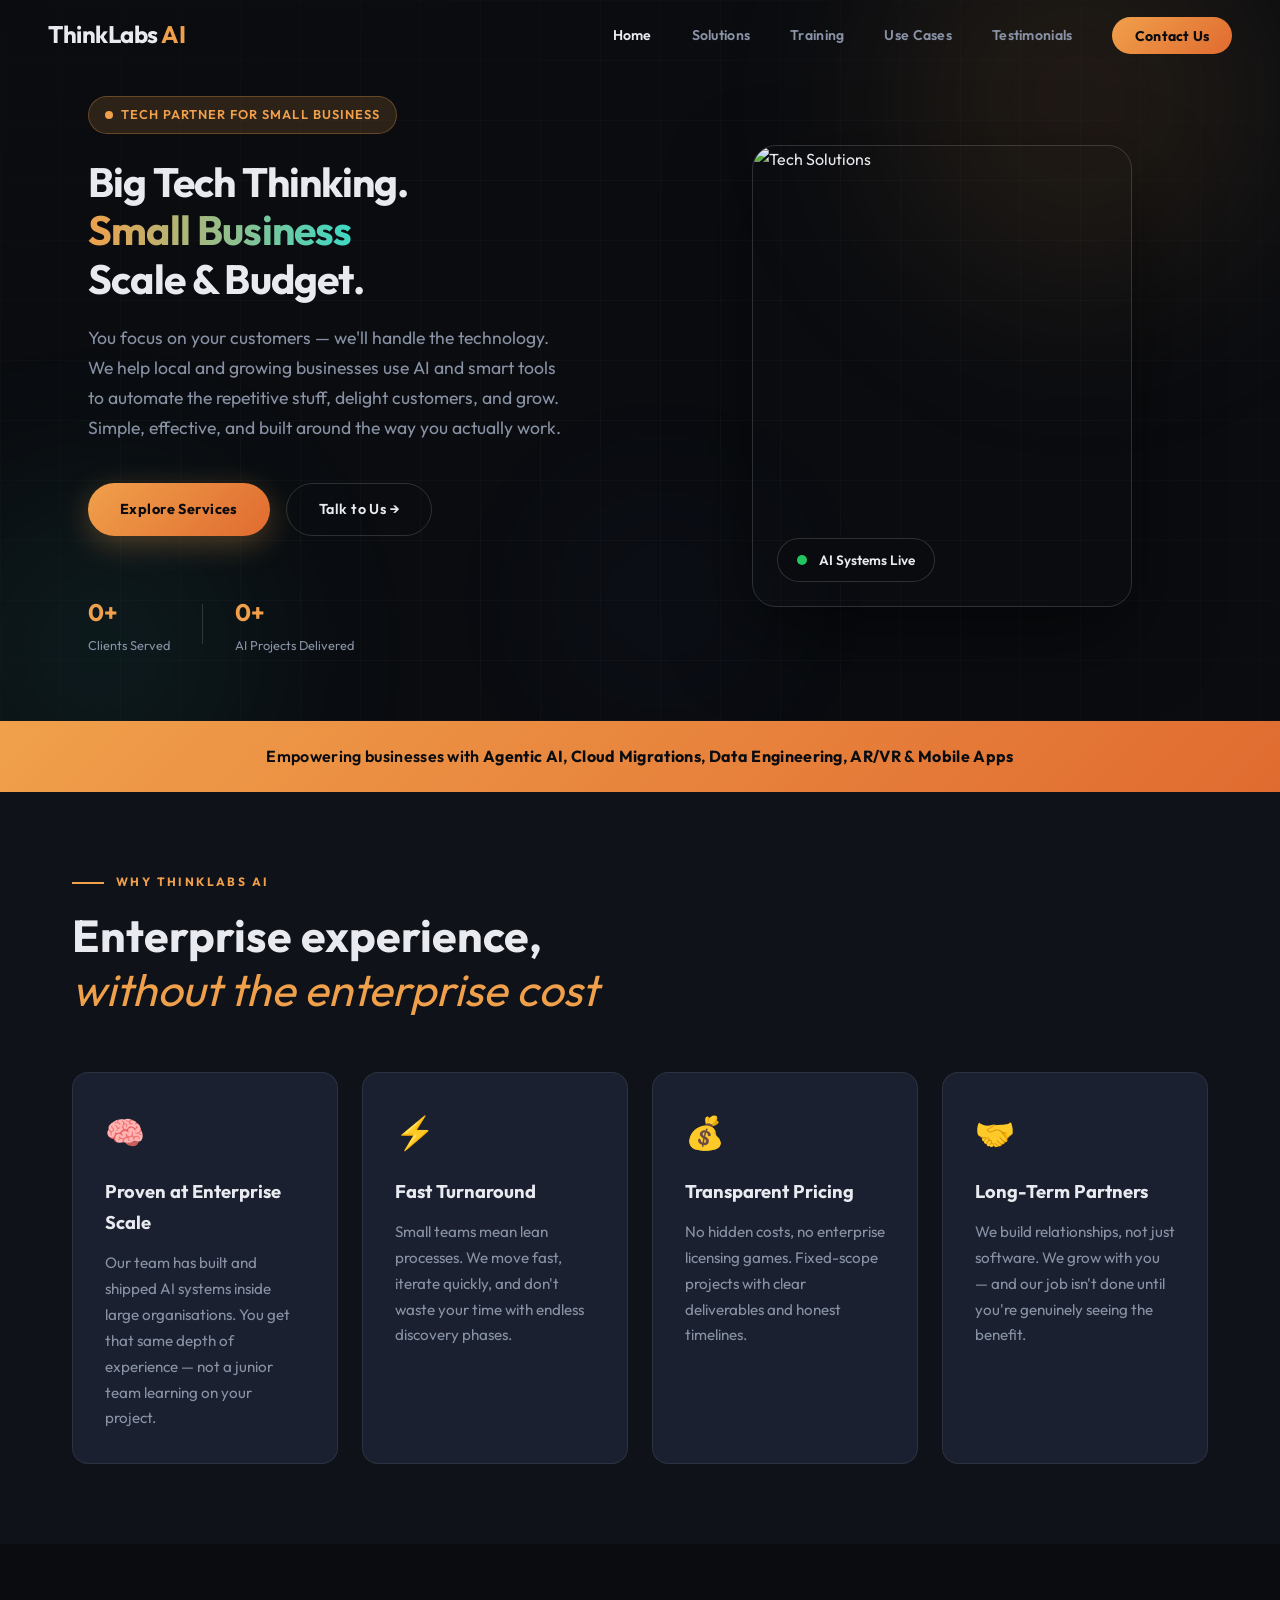
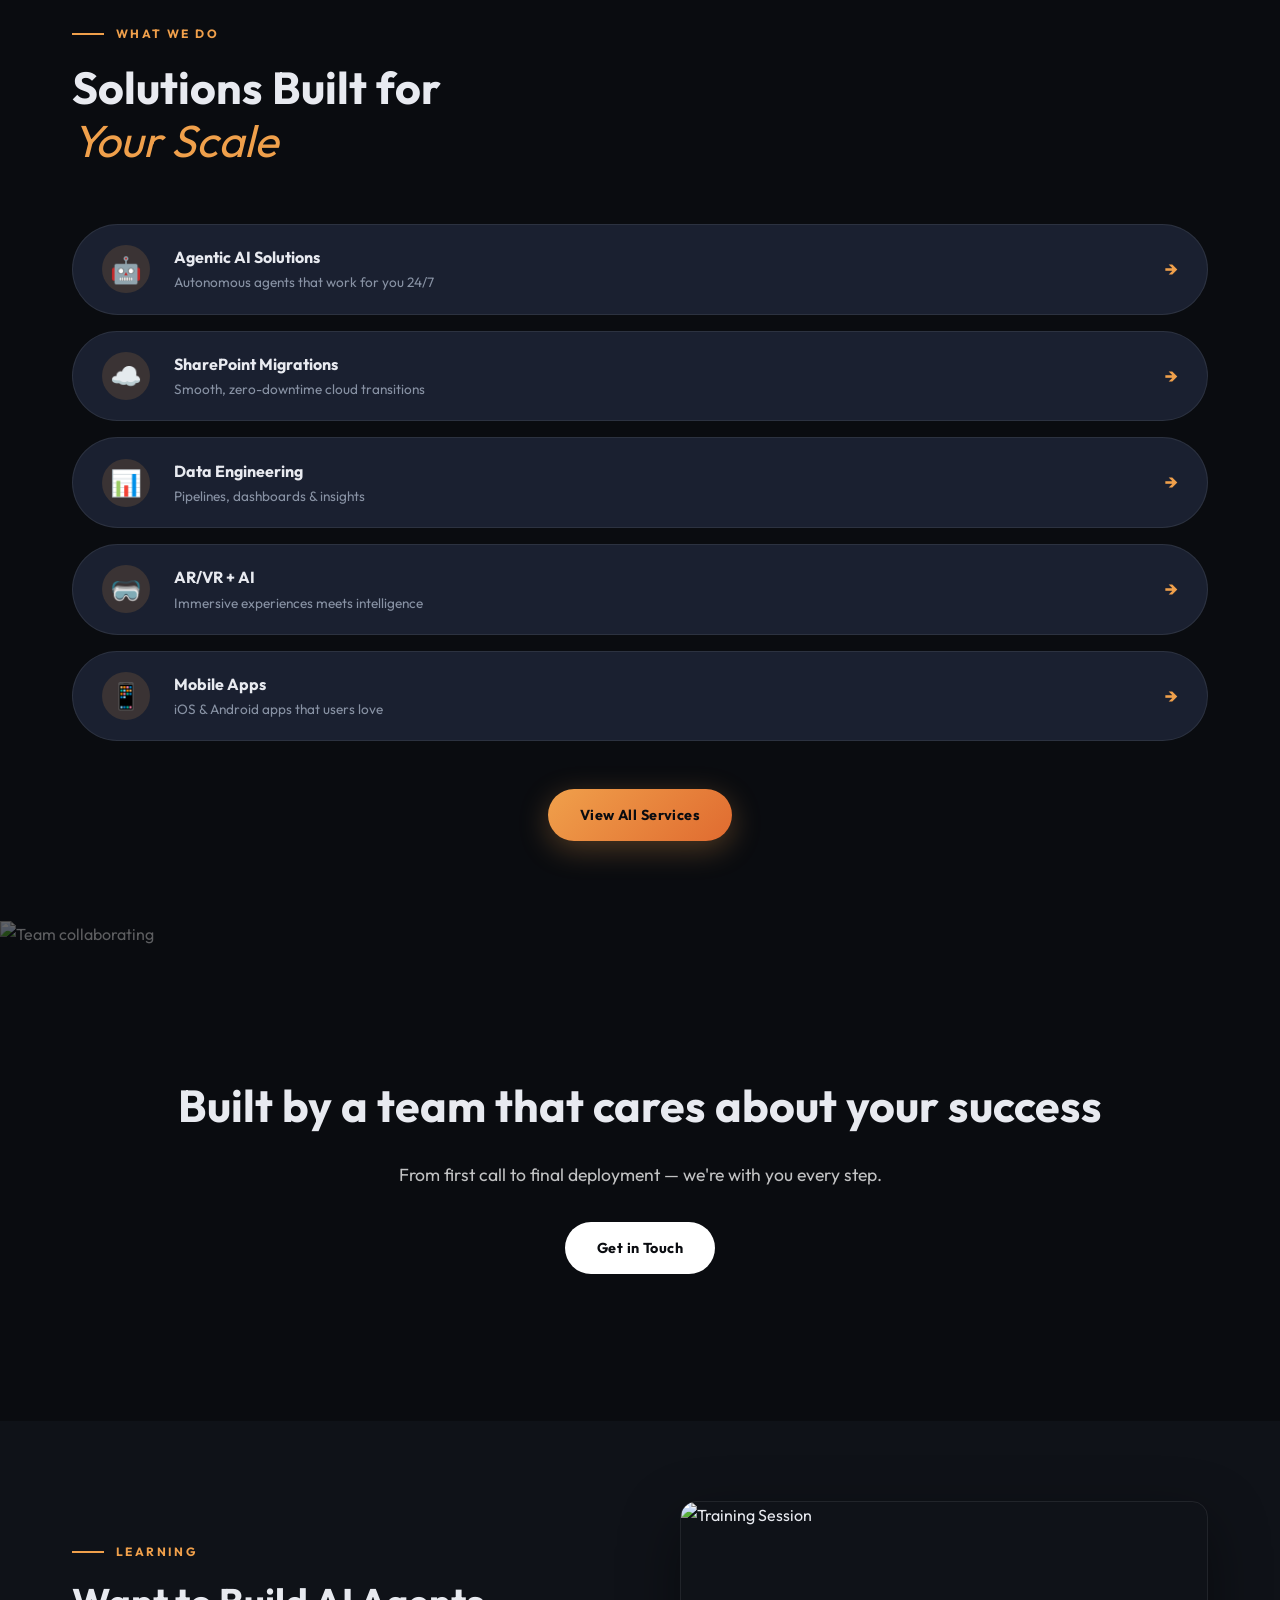
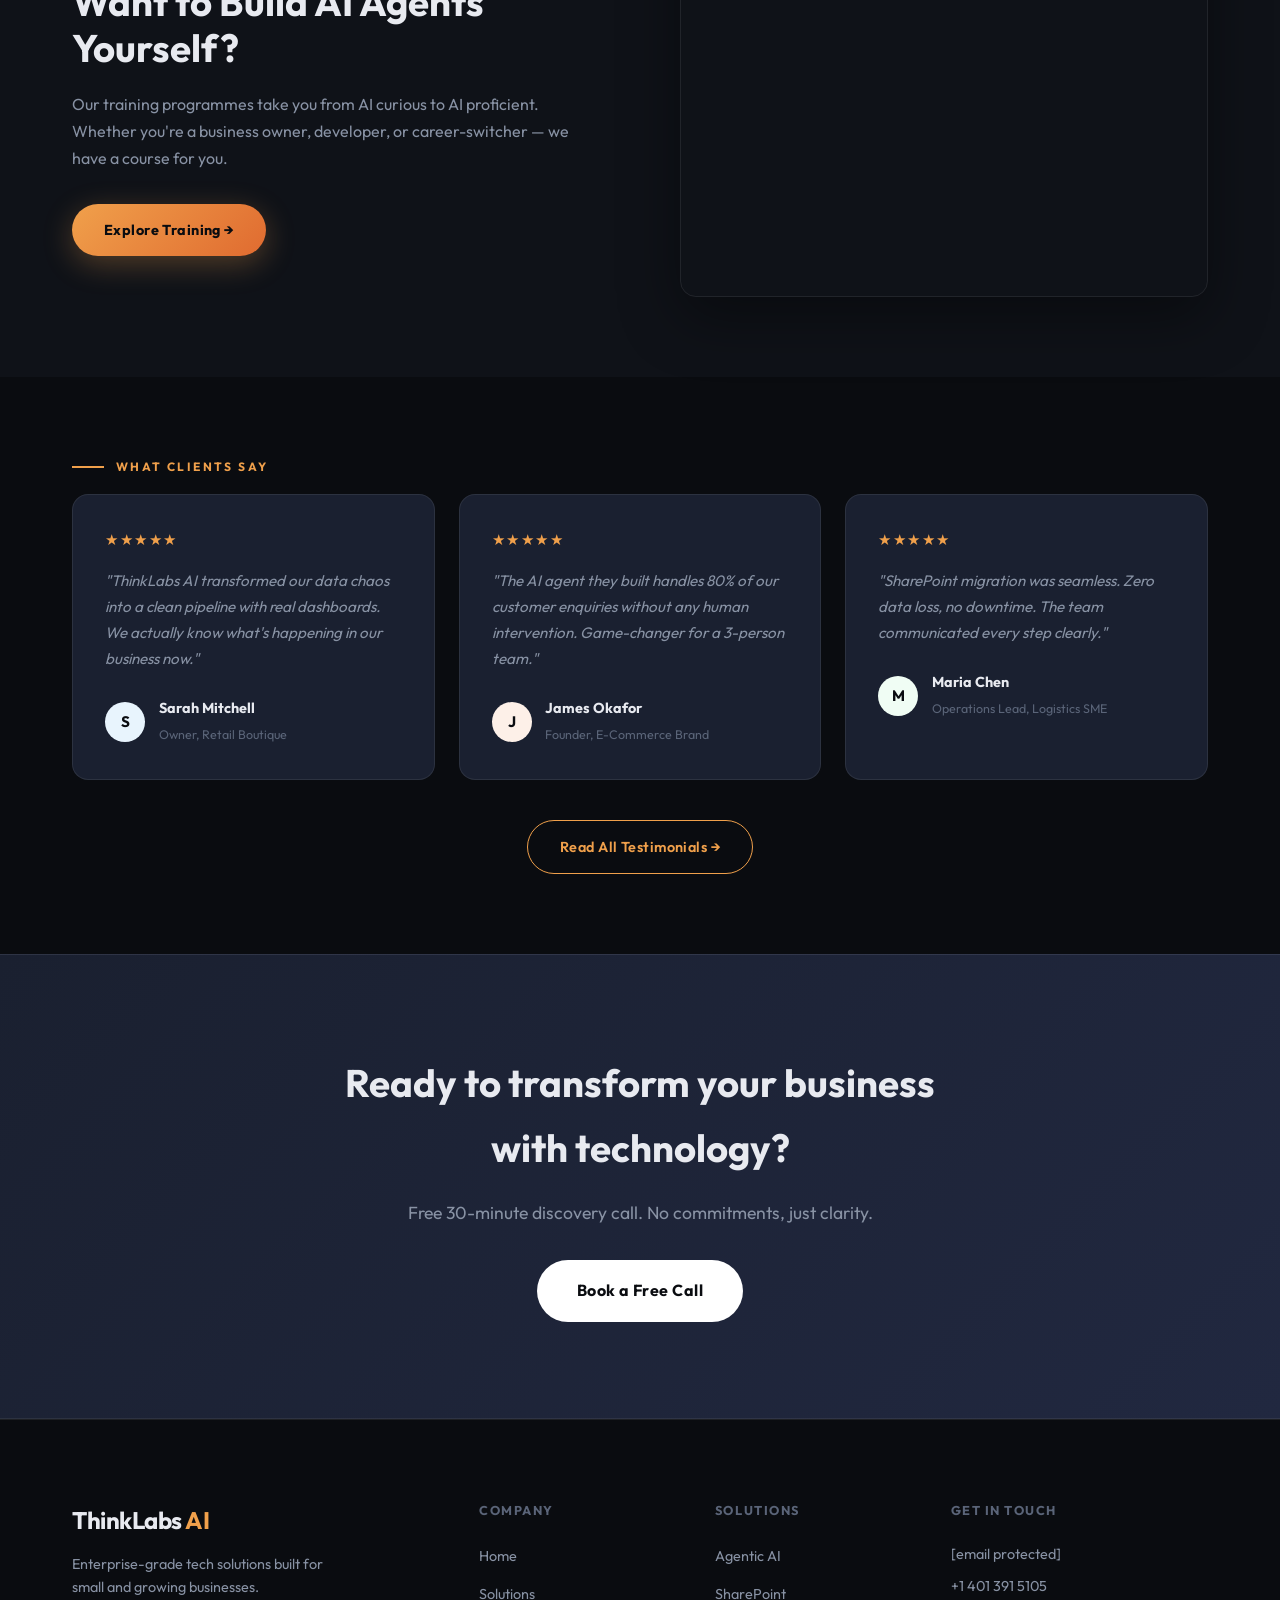
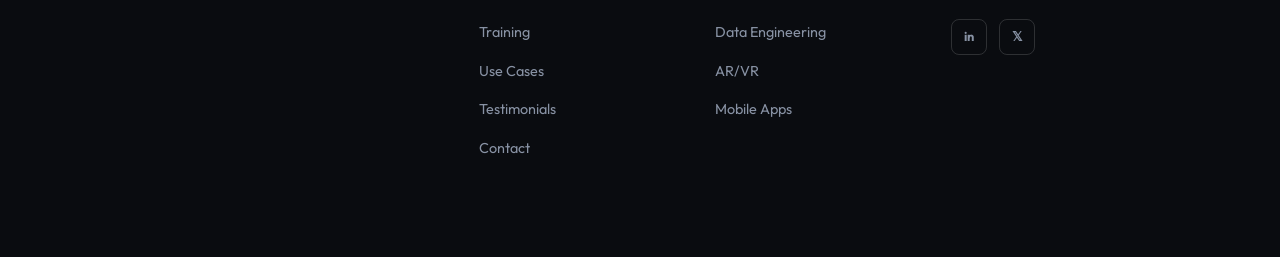
==== index.html @ 2f1c20bd "Add files via upload" ====
<!DOCTYPE html>
<html lang="en">
<head>
  <meta charset="UTF-8" />
  <meta name="viewport" content="width=device-width, initial-scale=1.0" />
  <title>ThinkLabs AI — Smart Solutions for Growing Businesses</title>
  <link rel="stylesheet" href="style.css" />
  
  
  <link rel="preconnect" href="https://fonts.googleapis.com">
  <link rel="preconnect" href="https://fonts.gstatic.com" crossorigin>
  <link href="https://fonts.googleapis.com/css2?family=Outfit:wght@300;400;500;600;700&display=swap" rel="stylesheet">
</head>
<body>

  <!-- NAV -->
  <nav class="nav" id="mainNav">
    <a href="index.html" class="nav-logo">ThinkLabs <span>AI</span></a>
    <button class="hamburger" id="hamburger" aria-label="Menu">
      <span></span><span></span><span></span>
    </button>
    <ul class="nav-links" id="navLinks">
      <li><a href="index.html" class="active">Home</a></li>
      <li><a href="services.html">Solutions</a></li>
      <li><a href="training.html">Training</a></li>
      <li><a href="usecases.html">Use Cases</a></li>
      <li><a href="testimonials.html">Testimonials</a></li>
      <li><a href="contact.html" class="nav-cta">Contact Us</a></li>
    </ul>
  </nav>

  <!-- HERO -->
  <section class="hero">
    <div class="hero-bg">
      <div class="orb orb-1"></div>
      <div class="orb orb-2"></div>
      <div class="orb orb-3"></div>
      <div class="grid-overlay"></div>
    </div>
    <div class="hero-content">
      <div class="hero-badge reveal">Tech Partner for Small Business</div>
      <h1 class="hero-title reveal delay-1">
        Big Tech Thinking.<br/>
        <span class="gradient-text">Small Business</span><br/>
        Scale & Budget.
      </h1>
      <p class="hero-subtitle reveal delay-2">
        You focus on your customers — we'll handle the technology. We help local and growing businesses use AI and smart tools to automate the repetitive stuff, delight customers, and grow. Simple, effective, and built around the way you actually work.
      </p>
      <div class="hero-actions reveal delay-3">
        <a href="services.html" class="btn btn-primary">Explore Services</a>
        <a href="contact.html" class="btn btn-ghost">Talk to Us →</a>
      </div>
      <div class="hero-stats reveal delay-4">
        <div class="stat"><span class="stat-num" data-target="120">0</span><span>+</span><p>Clients Served</p></div>
        <div class="stat-divider"></div>
        <div class="stat"><span class="stat-num" data-target="50">0</span><span>+</span><p>AI Projects Delivered</p></div>
      </div>
    </div>
    <div class="hero-visual reveal delay-2">
      <div class="hero-card floating">
        <img src="https://images.unsplash.com/photo-1518770660439-4636190af475?w=500&q=80" alt="Tech Solutions" />
        <div class="hero-card-overlay">
          <div class="pulse-dot"></div>
          <span>AI Systems Live</span>
        </div>
      </div>
    </div>
  </section>

  <!-- INTRO BAND -->
  <section class="intro-band">
    <div class="container">
      <p class="intro-band-text">Empowering businesses with <strong>Agentic AI</strong>, <strong>Cloud Migrations</strong>, <strong>Data Engineering</strong>, <strong>AR/VR</strong> & <strong>Mobile Apps</strong></p>
    </div>
  </section>

  <!-- WHY US -->
  <section class="why-us section">
    <div class="container">
      <div class="section-label reveal">Why ThinkLabs AI</div>
      <h2 class="section-title reveal delay-1">Enterprise experience,<br/><em>without the enterprise cost</em></h2>
      <div class="why-grid">
        <div class="why-card reveal delay-1">
          <div class="why-icon">🧠</div>
          <h3>Proven at Enterprise Scale</h3>
          <p>Our team has built and shipped AI systems inside large organisations. You get that same depth of experience — not a junior team learning on your project.</p>
        </div>
        <div class="why-card reveal delay-2">
          <div class="why-icon">⚡</div>
          <h3>Fast Turnaround</h3>
          <p>Small teams mean lean processes. We move fast, iterate quickly, and don't waste your time with endless discovery phases.</p>
        </div>
        <div class="why-card reveal delay-3">
          <div class="why-icon">💰</div>
          <h3>Transparent Pricing</h3>
          <p>No hidden costs, no enterprise licensing games. Fixed-scope projects with clear deliverables and honest timelines.</p>
        </div>
        <div class="why-card reveal delay-4">
          <div class="why-icon">🤝</div>
          <h3>Long-Term Partners</h3>
          <p>We build relationships, not just software. We grow with you — and our job isn't done until you're genuinely seeing the benefit.</p>
        </div>
      </div>
    </div>
  </section>

  <!-- SERVICES PREVIEW -->
  <section class="services-preview section">
    <div class="container">
      <div class="section-label reveal">What We Do</div>
      <h2 class="section-title reveal delay-1">Solutions Built for<br/><em>Your Scale</em></h2>
      <div class="services-scroll">
        <div class="service-pill reveal delay-1">
          <span class="pill-icon">🤖</span>
          <div>
            <strong>Agentic AI Solutions</strong>
            <p>Autonomous agents that work for you 24/7</p>
          </div>
          <a href="services.html#ai" class="pill-arrow">→</a>
        </div>
        <div class="service-pill reveal delay-2">
          <span class="pill-icon">☁️</span>
          <div>
            <strong>SharePoint Migrations</strong>
            <p>Smooth, zero-downtime cloud transitions</p>
          </div>
          <a href="services.html#sharepoint" class="pill-arrow">→</a>
        </div>
        <div class="service-pill reveal delay-3">
          <span class="pill-icon">📊</span>
          <div>
            <strong>Data Engineering</strong>
            <p>Pipelines, dashboards & insights</p>
          </div>
          <a href="services.html#data" class="pill-arrow">→</a>
        </div>
        <div class="service-pill reveal delay-4">
          <span class="pill-icon">🥽</span>
          <div>
            <strong>AR/VR + AI</strong>
            <p>Immersive experiences meets intelligence</p>
          </div>
          <a href="services.html#arvr" class="pill-arrow">→</a>
        </div>
        <div class="service-pill reveal delay-1">
          <span class="pill-icon">📱</span>
          <div>
            <strong>Mobile Apps</strong>
            <p>iOS & Android apps that users love</p>
          </div>
          <a href="services.html#mobile" class="pill-arrow">→</a>
        </div>
      </div>
      <div class="text-center reveal delay-3 section-cta">
        <a href="services.html" class="btn btn-primary">View All Services</a>
      </div>
    </div>
  </section>

  <!-- FEATURED IMAGE -->
  <section class="feature-image-section">
    <div class="feature-img-wrap">
      <img src="https://images.unsplash.com/photo-1531482615713-2afd69097998?w=1400&q=80" alt="Team collaborating" />
      <div class="feature-img-text">
        <h3>Built by a team that cares about your success</h3>
        <p>From first call to final deployment — we're with you every step.</p>
        <a href="contact.html" class="btn btn-white">Get in Touch</a>
      </div>
    </div>
  </section>

  <!-- TRAINING TEASER -->
  <section class="training-teaser section">
    <div class="container">
      <div class="training-teaser-inner reveal">
        <div class="training-teaser-content">
          <div class="section-label">Learning</div>
          <h2>Want to Build AI Agents<br/>Yourself?</h2>
          <p>Our training programmes take you from AI curious to AI proficient. Whether you're a business owner, developer, or career-switcher — we have a course for you.</p>
          <a href="training.html" class="btn btn-primary">Explore Training →</a>
        </div>
        <div class="training-teaser-image">
          <img src="https://images.unsplash.com/photo-1522202176988-66273c2fd55f?w=600&q=80" alt="Training Session" />
        </div>
      </div>
    </div>
  </section>

  <!-- TESTIMONIAL SNIPPET -->
  <section class="testimonial-snippet section">
    <div class="container">
      <div class="section-label reveal">What Clients Say</div>
      <div class="snippet-grid">
        <div class="snippet-card reveal delay-1">
          <div class="stars">★★★★★</div>
          <p>"ThinkLabs AI transformed our data chaos into a clean pipeline with real dashboards. We actually know what's happening in our business now."</p>
          <div class="snippet-author">
            <div class="author-avatar avatar-ice">S</div>
            <div><strong>Sarah Mitchell</strong><span>Owner, Retail Boutique</span></div>
          </div>
        </div>
        <div class="snippet-card reveal delay-2">
          <div class="stars">★★★★★</div>
          <p>"The AI agent they built handles 80% of our customer enquiries without any human intervention. Game-changer for a 3-person team."</p>
          <div class="snippet-author">
            <div class="author-avatar avatar-peach">J</div>
            <div><strong>James Okafor</strong><span>Founder, E-Commerce Brand</span></div>
          </div>
        </div>
        <div class="snippet-card reveal delay-3">
          <div class="stars">★★★★★</div>
          <p>"SharePoint migration was seamless. Zero data loss, no downtime. The team communicated every step clearly."</p>
          <div class="snippet-author">
            <div class="author-avatar avatar-sage">M</div>
            <div><strong>Maria Chen</strong><span>Operations Lead, Logistics SME</span></div>
          </div>
        </div>
      </div>
      <div class="text-center reveal delay-3 section-cta-sm">
        <a href="testimonials.html" class="btn btn-outline">Read All Testimonials →</a>
      </div>
    </div>
  </section>

  <!-- CTA BANNER -->
  <section class="cta-banner">
    <div class="container">
      <div class="cta-banner-inner reveal">
        <h2>Ready to transform your business with technology?</h2>
        <p>Free 30-minute discovery call. No commitments, just clarity.</p>
        <a href="contact.html" class="btn btn-white btn-lg">Book a Free Call</a>
      </div>
    </div>
  </section>

  <!-- FOOTER -->
  <footer class="footer">
    <div class="container">
      <div class="footer-grid">
        <div class="footer-brand">
          <a href="index.html" class="nav-logo">ThinkLabs <span>AI</span></a>
          <p>Enterprise-grade tech solutions built for small and growing businesses.</p>
        </div>
        <div class="footer-links">
          <h4>Company</h4>
          <ul>
            <li><a href="index.html">Home</a></li>
            <li><a href="services.html">Solutions</a></li>
            <li><a href="training.html">Training</a></li>
            <li><a href="usecases.html">Use Cases</a></li>
            <li><a href="testimonials.html">Testimonials</a></li>
            <li><a href="contact.html">Contact</a></li>
          </ul>
        </div>
        <div class="footer-links">
          <h4>Solutions</h4>
          <ul>
            <li><a href="services.html#ai">Agentic AI</a></li>
            <li><a href="services.html#sharepoint">SharePoint</a></li>
            <li><a href="services.html#data">Data Engineering</a></li>
            <li><a href="services.html#arvr">AR/VR</a></li>
            <li><a href="services.html#mobile">Mobile Apps</a></li>
          </ul>
        </div>
        <div class="footer-contact">
          <h4>Get In Touch</h4>
          <p><a href="/cdn-cgi/l/email-protection" class="__cf_email__" data-cfemail="7b2f13121510171a19084b4b423b1c161a121755181416">[email&#160;protected]</a></p>
          <p>+1 401 391 5105</p>
          <div class="social-links">
            <a href="#" aria-label="LinkedIn">in</a>
            <a href="#" aria-label="Twitter">𝕏</a>
            <a href="#" aria-
---- style.css ----
/* ============================================
   NEXGEN TECH — GLOBAL STYLES
   Aesthetic: Refined Dark Luxury with Warm Accents
   ============================================ */

:root {
  --bg: #0a0c10;
  --bg-2: #0f1218;
  --bg-3: #151a22;
  --surface: #1a2030;
  --surface-2: #212840;
  --border: rgba(255,255,255,0.08);
  --border-bright: rgba(255,255,255,0.15);
  --text: #e8eaf0;
  --text-muted: #8892a4;
  --text-dim: #5a6478;
  --accent: #f0a04b;
  --accent-2: #e06b30;
  --accent-glow: rgba(240,160,75,0.15);
  --teal: #3dd9c5;
  --teal-glow: rgba(61,217,197,0.12);
  --radius: 16px;
  --radius-sm: 8px;
  --transition: 0.35s cubic-bezier(0.4, 0, 0.2, 1);
  --font-display: 'Outfit', sans-serif;
  --font-body: 'Outfit', sans-serif;
  --max-w: 1200px;
}

*, *::before, *::after { box-sizing: border-box; margin: 0; padding: 0; }

html { scroll-behavior: smooth; }

body {
  background: var(--bg);
  color: var(--text);
  font-family: var(--font-body);
  font-size: 16px;
  line-height: 1.7;
  overflow-x: hidden;
}

img { max-width: 100%; display: block; }
a { color: inherit; text-decoration: none; }
ul { list-style: none; }

.container {
  max-width: var(--max-w);
  margin: 0 auto;
  padding: 0 2rem;
}

.section { padding: 5rem 0; }
.text-center { text-align: center; }

/* ============================================
   TYPOGRAPHY
   ============================================ */

.section-label {
  font-family: var(--font-display);
  font-size: 0.75rem;
  font-weight: 700;
  letter-spacing: 0.2em;
  text-transform: uppercase;
  color: var(--accent);
  margin-bottom: 1rem;
  display: flex;
  align-items: center;
  gap: 0.75rem;
}
.section-label::before {
  content: '';
  display: block;
  width: 2rem;
  height: 2px;
  background: var(--accent);
  flex-shrink: 0;
}

.section-title {
  font-family: var(--font-display);
  font-size: clamp(1.8rem, 3.5vw, 2.8rem);
  font-weight: 700;
  line-height: 1.2;
  margin-bottom: 3.5rem;
  color: var(--text);
}
.section-title em {
  font-style: italic;
  font-weight: 400;
  color: var(--accent);
}

.gradient-text {
  background: linear-gradient(90deg, var(--accent) 0%, var(--teal) 100%);
  -webkit-background-clip: text;
  -webkit-text-fill-color: transparent;
  background-clip: text;
  display: inline;
}

/* ============================================
   BUTTONS
   ============================================ */

.btn {
  display: inline-flex;
  align-items: center;
  gap: 0.5rem;
  padding: 0.85rem 2rem;
  border-radius: 50px;
  font-family: var(--font-display);
  font-size: 0.9rem;
  font-weight: 600;
  letter-spacing: 0.03em;
  cursor: pointer;
  border: none;
  transition: var(--transition);
  position: relative;
  overflow: hidden;
}
.btn::before {
  content: '';
  position: absolute;
  inset: 0;
  background: rgba(255,255,255,0);
  transition: background 0.3s;
}
.btn:hover::before { background: rgba(255,255,255,0.07); }

.btn-primary {
  background: linear-gradient(135deg, var(--accent), var(--accent-2));
  color: #0a0c10;
  font-weight: 700;
  box-shadow: 0 8px 30px rgba(240,160,75,0.3);
}
.btn-primary:hover {
  transform: translateY(-2px);
  box-shadow: 0 12px 40px rgba(240,160,75,0.45);
}

.btn-ghost {
  background: transparent;
  color: var(--text);
  border: 1.5px solid var(--border-bright);
}
.btn-ghost:hover {
  border-color: var(--accent);
  color: var(--accent);
  transform: translateY(-2px);
}

.btn-outline {
  background: transparent;
  color: var(--accent);
  border: 1.5px solid var(--accent);
}
.btn-outline:hover {
  background: var(--accent-glow);
  transform: translateY(-2px);
}

.btn-white {
  background: #fff;
  color: #0a0c10;
  font-weight: 700;
}
.btn-white:hover {
  background: var(--text);
  transform: translateY(-2px);
}

.btn-lg {
  padding: 1.1rem 2.5rem;
  font-size: 1rem;
}

/* ============================================
   NAVIGATION
   ============================================ */

.nav {
  position: fixed;
  top: 0; left: 0; right: 0;
  z-index: 1000;
  display: flex;
  align-items: center;
  justify-content: space-between;
  padding: 0.9rem 3rem;
  transition: var(--transition);
}
.nav.scrolled {
  background: rgba(10,12,16,0.92);
  backdrop-filter: blur(20px);
  border-bottom: 1px solid var(--border);
  padding: 0.65rem 3rem;
}

.nav-logo {
  font-family: var(--font-display);
  font-size: 1.5rem;
  font-weight: 700;
  color: var(--text);
  letter-spacing: -0.02em;
}
.nav-logo span { color: var(--accent); }

.nav-links {
  display: flex;
  align-items: center;
  gap: 2.5rem;
}
.nav-links li a {
  font-family: var(--font-display);
  font-size: 0.88rem;
  font-weight: 600;
  color: var(--text-muted);
  letter-spacing: 0.02em;
  transition: color 0.25s;
}
.nav-links li a:hover,
.nav-links li a.active { color: var(--text); }

.nav-cta {
  background: linear-gradient(135deg, var(--accent), var(--accent-2)) !important;
  color: #0a0c10 !important;
  padding: 0.6rem 1.4rem;
  border-radius: 50px;
  font-weight: 700 !important;
  transition: transform 0.25s, box-shadow 0.25s !important;
}
.nav-cta:hover {
  transform: translateY(-1px);
  box-shadow: 0 6px 20px rgba(240,160,75,0.35);
}

.hamburger {
  display: none;
  flex-direction: column;
  gap: 5px;
  background: none;
  border: none;
  cursor: pointer;
  padding: 0.5rem;
}
.hamburger span {
  display: block;
  width: 24px;
  height: 2px;
  background: var(--text);
  border-radius: 2px;
  transition: var(--transition);
}

/* ============================================
   HERO
   ============================================ */

.hero {
  min-height: auto;
  display: flex;
  align-items: center;
  padding: 6rem 3rem 4rem;
  position: relative;
  overflow: hidden;
  max-width: var(--max-w);
  margin: 0 auto;
  gap: 4rem;
}

.hero-bg {
  position: fixed;
  inset: 0;
  z-index: -1;
  pointer-events: none;
}

.orb {
  position: absolute;
  border-radius: 50%;
  filter: blur(80px);
  opacity: 0.35;
  animation: orbFloat 10s ease-in-out infinite;
}
.orb-1 {
  width: 600px; height: 600px;
  background: radial-gradient(circle, rgba(240,160,75,0.4), transparent 70%);
  top: -200px; right: -100px;
  animation-delay: 0s;
}
.orb-2 {
  width: 500px; height: 500px;
  background: radial-gradient(circle, rgba(61,217,197,0.3), transparent 70%);
  bottom: 0; left: -150px;
  animation-delay: -4s;
}
.orb-3 {
  width: 300px; height: 300px;
  background: radial-gradient(circle, rgba(100,130,230,0.2), transparent 70%);
  top: 50%; left: 40%;
  animation-delay: -7s;
}

@keyframes orbFloat {
  0%, 100% { transform: translate(0, 0) scale(1); }
  33% { transform: translate(30px, -30px) scale(1.05); }
  66% { transform: translate(-20px, 20px) scale(0.95); }
}

.grid-overlay {
  position: absolute;
  inset: 0;
  background-image:
    linear-gradient(rgba(255,255,255,0.025) 1px, transparent 1px),
    linear-gradient(90deg, rgba(255,255,255,0.025) 1px, transparent 1px);
  background-size: 60px 60px;
  mask-image: radial-gradient(ellipse 80% 80% at 50% 50%, black 40%, transparent 100%);
}

.hero-content {
  flex: 1;
  max-width: 600px;
}

.hero-badge {
  display: inline-flex;
  align-items: center;
  gap: 0.5rem;
  background: var(--accent-glow);
  border: 1px solid rgba(240,160,75,0.3);
  color: var(--accent);
  font-size: 0.8rem;
  font-weight: 600;
  letter-spacing: 0.08em;
  text-transform: uppercase;
  padding: 0.45rem 1rem;
  border-radius: 50px;
  margin-bottom: 1.5rem;
}
.hero-badge::before {
  content: '';
  display: block;
  width: 8px; height: 8px;
  border-radius: 50%;
  background: var(--accent);
  animation: pulse 2s infinite;
}

@keyframes pulse {
  0%, 100% { opacity: 1; transform: scale(1); }
  50% { opacity: 0.5; transform: scale(0.85); }
}

.hero-title {
  font-family: var(--font-display);
  font-size: clamp(1.8rem, 3.2vw, 3rem);
  font-weight: 700;
  line-height: 1.18;
  margin-bottom: 1.25rem;
  letter-spacing: -0.02em;
}

.hero-subtitle {
  font-size: 1.1rem;
  color: var(--text-muted);
  line-height: 1.7;
  margin-bottom: 2.5rem;
  max-width: 480px;
}

.hero-actions {
  display: flex;
  gap: 1rem;
  flex-wrap: wrap;
  margin-bottom: 3.5rem;
}

.hero-stats {
  display: flex;
  align-items: center;
  gap: 2rem;
  flex-wrap: wrap;
}
.stat-divider {
  width: 1px; height: 2.5rem;
  background: var(--border-bright);
}
.stat { text-align: left; }
.stat-num {
  font-family: var(--font-display);
  font-size: 2rem;
  font-weight: 700;
  color: var(--text);
}
.stat span { color: var(--accent); font-size: 1.5rem; font-weight: 700; }
.stat p {
  font-size: 0.8rem;
  color: var(--text-muted);
  margin-top: 0.1rem;
}

.hero-visual {
  flex: 0 0 380px;
}

.hero-card {
  position: relative;
  border-radius: 24px;
  overflow: hidden;
  border: 1px solid var(--border-bright);
  box-shadow: 0 30px 80px rgba(0,0,0,0.5);
}
.hero-card img {
  width: 100%;
  height: 460px;
  object-fit: cover;
}
.hero-card-overlay {
  position: absolute;
  bottom: 1.5rem; left: 1.5rem;
  display: flex;
  align-items: center;
  gap: 0.75rem;
  background: rgba(10,12,16,0.85);
  backdrop-filter: blur(10px);
  border: 1px solid var(--border-bright);
  border-radius: 50px;
  padding: 0.6rem 1.2rem;
  font-size: 0.85rem;
  font-weight: 600;
}
.pulse-dot {
  width: 10px; height: 10px;
  border-radius: 50%;
  background: #22c55e;
  animation: pulse 2s infinite;
}

.floating {
  animation: floatCard 6s ease-in-out infinite;
}
@keyframes floatCard {
  0%, 100% { transform: translateY(0); }
  50% { transform: translateY(-16px); }
}

/* ============================================
   INTRO BAND
   ============================================ */

.intro-band {
  background: linear-gradient(135deg, var(--accent), var(--accent-2));
  padding: 1.4rem 0;
  overflow: hidden;
}
.intro-band-text {
  font-family: var(--font-display);
  font-size: 1rem;
  font-weight: 600;
  color: #0a0c10;
  text-align: center;
  letter-spacing: 0.02em;
}
.intro-band-text strong {
  font-weight: 700;
}

/* ============================================
   WHY US
   ============================================ */

.why-us { background: var(--bg-2); }

.why-grid {
  display: grid;
  grid-template-columns: repeat(auto-fit, minmax(250px, 1fr));
  gap: 1.5rem;
}

.why-card {
  background: var(--surface);
  border: 1px solid var(--border);
  border-radius: var(--radius);
  padding: 2rem;
  transition: var(--transition);
  position: relative;
  overflow: hidden;
}
.why-card::before {
  content: '';
  position: absolute;
  top: 0; left: 0; right: 0;
  height: 3px;
  background: linear-gradient(90deg, var(--accent), var(--teal));
  transform: scaleX(0);
  transform-origin: left;
  transition: transform 0.4s ease;
}
.why-card:hover::before { transform: scaleX(1); }
.why-card:hover {
  border-color: var(--border-bright);
  transform: translateY(-4px);
  box-shadow: 0 20px 60px rgba(0,0,0,0.35);
}
.why-icon {
  font-size: 2rem;
  margin-bottom: 1rem;
}
.why-card h3 {
  font-family: var(--font-display);
  font-size: 1.15rem;
  font-weight: 700;
  margin-bottom: 0.75rem;
}
.why-card p { color: var(--text-muted); font-size: 0.95rem; }

/* ============================================
   SERVICES PREVIEW
   ============================================ */

.services-preview { background: var(--bg); }

.services-scroll {
  display: flex;
  flex-direction: column;
  gap: 1rem;
}

.service-pill {
  display: flex;
  align-items: center;
  gap: 1.5rem;
  background: var(--surface);
  border: 1px solid var(--border);
  border-radius: 80px;
  padding: 1.2rem 1.8rem;
  transition: var(--transition);
  cursor: pointer;
}
.service-pill:hover {
  background: var(--surface-2);
  border-color: var(--accent);
  transform: translateX(8px);
}
.pill-icon {
  font-size: 1.6rem;
  flex-shrink: 0;
  width: 48px;
  height: 48px;
  display: flex;
  align-items: center;
  justify-content: center;
  background: var(--accent-glow);
  border-radius: 50%;
}
.service-pill > div { flex: 1; }
.service-pill strong {
  display: block;
  font-family: var(--font-display);
  font-weight: 700;
  font-size: 1rem;
}
.service-pill p {
  font-size: 0.85rem;
  color: var(--text-muted);
  margin: 0;
}
.pill-arrow {
  font-size: 1.2rem;
  color: var(--accent);
  font-weight: 700;
  flex-shrink: 0;
  transition: transform 0.25s;
}
.service-pill:hover .pill-arrow { transform: translateX(4px); }

/* ============================================
   FEATURE IMAGE
   ============================================ */

.feature-image-section {
  position: relative;
  overflow: hidden;
}
.feature-img-wrap {
  position: relative;
  height: 500px;
}
.feature-img-wrap img {
  width: 100%;
  height: 100%;
  object-fit: cover;
  filter: brightness(0.4);
}
.feature-img-text {
  position: absolute;
  inset: 0;
  display: flex;
  flex-direction: column;
  align-items: center;
  justify-content: center;
  text-align: center;
  padding: 2rem;
}
.feature-img-text h3 {
  font-family: var(--font-display);
  font-size: clamp(1.8rem, 3.5vw, 2.8rem);
  font-weight: 700;
  margin-bottom: 1rem;
}
.feature-img-text p {
  color: rgba(255,255,255,0.75);
  font-size: 1.1rem;
  margin-bottom: 2rem;
}

/* ============================================
   TRAINING TEASER
   ============================================ */

.training-teaser { background: var(--bg-2); }
.training-teaser-inner {
  display: grid;
  grid-template-columns: 1fr 1fr;
  gap: 5rem;
  align-items: center;
}
.training-teaser-content .section-label { margin-bottom: 1rem; }
.training-teaser-content h2 {
  font-family: var(--font-display);
  font-size: clamp(1.8rem, 3vw, 2.8rem);
  font-weight: 700;
  line-height: 1.2;
  margin-bottom: 1.25rem;
}
.training-teaser-content p {
  color: var(--text-muted);
  font-size: 1rem;
  margin-bottom: 2rem;
}
.training-teaser-image {
  position: relative;
}
.training-teaser-image img {
  border-radius: var(--radius);
  width: 100%;
  aspect-ratio: 4/3;
  object-fit: cover;
  border: 1px solid var(--border);
  box-shadow: 0 20px 60px rgba(0,0,0,0.4);
}

/* ============================================
   TESTIMONIAL SNIPPET
   ============================================ */

.testimonial-snippet { background: var(--bg); }
.snippet-grid {
  display: grid;
  grid-template-columns: repeat(auto-fit, minmax(280px, 1fr));
  gap: 1.5rem;
}
.snippet-card {
  background: var(--surface);
  border: 1px solid var(--border);
  border-radius: var(--radius);
  padding: 2rem;
  transition: var(--transition);
}
.snippet-card:hover {
  border-color: var(--border-bright);
  transform: translateY(-4px);
  box-shadow: 0 15px 45px rgba(0,0,0,0.3);
}
.stars {
  color: var(--accent);
  font-size: 0.95rem;
  letter-spacing: 0.1em;
  margin-bottom: 1rem;
}
.snippet-card > p {
  font-size: 0.95rem;
  color: var(--text-muted);
  font-style: italic;
  line-height: 1.7;
  margin-bottom: 1.5rem;
}
.snippet-author {
  display: flex;
  align-items: center;
  gap: 0.85rem;
}
.author-avatar {
  width: 40px; height: 40px;
  border-radius: 50%;
  display: flex;
  align-items: center;
  justify-content: center;
  font-weight: 700;
  color: #0a0c10;
  font-size: 0.95rem;
  flex-shrink: 0;
}
.snippet-author strong {
  display: block;
  font-size: 0.9rem;
  font-weight: 700;
}
.snippet-author span {
  font-size: 0.78rem;
  color: var(--text-dim);
}

/* ============================================
   CTA BANNER
   ============================================ */

.cta-banner {
  background: linear-gradient(135deg, #1a2030, #212840);
  border-top: 1px solid var(--border);
  border-bottom: 1px solid var(--border);
  padding: 6rem 0;
}
.cta-banner-inner {
  text-align: center;
  max-width: 600px;
  margin: 0 auto;
}
.cta-banner-inner h2 {
  font-family: var(--font-display);
  font-size: clamp(1.8rem, 3vw, 2.8rem);
  font-weight: 700;
  margin-bottom: 1rem;
}
.cta-banner-inner p {
  color: var(--text-muted);
  font-size: 1.1rem;
  margin-bottom: 2rem;
}

/* ============================================
   FOOTER
   ============================================ */

.footer {
  background: var(--bg);
  border-top: 1px solid var(--border);
  padding: 5rem 0 2rem;
}
.footer-grid {
  display: grid;
  grid-template-columns: 2fr 1fr 1fr 1.5fr;
  gap: 4rem;
  margin-bottom: 4rem;
}
.footer-brand p {
  color: var(--text-muted);
  font-size: 0.9rem;
  margin-top: 0.75rem;
  max-width: 260px;
  line-height: 1.6;
}
.footer-links h4, .footer-contact h4 {
  font-family: var(--font-display);
  font-size: 0.8rem;
  font-weight: 700;
  text-transform: uppercase;
  letter-spacing: 0.12em;
  color: var(--text-dim);
  margin-bottom: 1.25rem;
}
.footer-links ul { display: flex; flex-direction: column; gap: 0.7rem; }
.footer-links li a {
  font-size: 0.9rem;
  color: var(--text-muted);
  transition: color 0.2s;
}
.footer-links li a:hover { color: var(--accent); }
.footer-contact p {
  font-size: 0.9rem;
  color: var(--text-muted);
  margin-bottom: 0.5rem;
}
.social-links {
  display: flex;
  gap: 0.75rem;
  margin-top: 1.25rem;
}
.social-links a {
  width: 36px; height: 36px;
  border: 1px solid var(--border-bright);
  border-radius: 8px;
  display: flex;
  align-items: center;
  justify-content: center;
  font-size: 0.8rem;
  font-weight: 700;
  color: var(--text-muted);
  transition: var(--transition);
}
.social-links a:hover {
  border-color: var(--accent);
  color: var(--accent);
  background: var(--accent-glow);
}
.footer-bottom {
  border-top: 1px solid var(--border);
  padding-top: 2rem;
  text-align: center;
}
.footer-bottom p {
  font-size: 0.85rem;
  color: var(--text-dim);
}

/* ============================================
   PAGE HERO (inner pages)
   ============================================ */

.page-hero {
  padding: 6rem 2rem 3rem;
  text-align: center;
  position: relative;
  overflow: hidden;
}
.page-hero::before {
  content: '';
  position: absolute;
  inset: 0;
  background: radial-gradient(ellipse 60% 50% at 50% 100%, rgba(240,160,75,0.1), transparent);
}
.page-hero .section-label { justify-content: center; }
.page-hero-title {
  font-family: var(--font-display);
  font-size: clamp(1.8rem, 3.5vw, 2.8rem);
  font-weight: 700;
  line-height: 1.15;
  max-width: 700px;
  margin: 0 auto 1rem;
  letter-spacing: -0.02em;
}
.page-hero-subtitle {
  font-size: 1rem;
  color: var(--text-muted);
  max-width: 560px;
  margin: 0 auto;
  line-height: 1.7;
}

/* ============================================
   SERVICES PAGE
   ============================================ */

.services-grid {
  display: grid;
  grid-template-columns: repeat(auto-fit, minmax(340px, 1fr));
  gap: 2rem;
  padding: 5rem 0;
}

.service-card {
  background: var(--surface);
  border: 1px solid var(--border);
  border-radius: var(--radius);
  overflow: hidden;
  transition: var(--transition);
}
.service-card:hover {
  border-color: var(--border-bright);
  transform: translateY(-6px);
  box-shadow: 0 25px 70px rgba(0,0,0,0.4);
}
.service-card-image {
  position: relative;
  height: 220px;
  overflow: hidden;
}
.service-card-image img {
  width: 100%;
  height: 100%;
  object-fit: cover;
  transition: transform 0.6s ease;
}
.service-card:hover .service-card-image img {
  transform: scale(1.05);
}
.service-card-badge {
  position: absolute;
  top: 1rem; left: 1rem;
  background: rgba(10,12,16,0.85);
  backdrop-filter: blur(10px);
  border: 1px solid var(--border-bright);
  border-radius: 50px;
  padding: 0.35rem 0.9rem;
  font-size: 0.75rem;
  font-weight: 600;
  font-family: var(--font-display);
  color: var(--accent);
  letter-spacing: 0.05em;
}
.service-card-body {
  padding: 2rem;
}
.service-card-icon {
  font-size: 2rem;
  margin-bottom: 0.75rem;
}
.service-card-body h3 {
  font-family: var(--font-display);
  font-size: 1.25rem;
  font-weight: 700;
  margin-bottom: 0.75rem;
}
.service-card-body p {
  font-size: 0.93rem;
  color: var(--text-muted);
  line-height: 1.7;
  margin-bottom: 1.5rem;
}
.service-features {
  display: flex;
  flex-wrap: wrap;
  gap: 0.5rem;
}
.feature-tag {
  background: var(--bg-3);
  border: 1px solid var(--border);
  border-radius: 50px;
  padding: 0.3rem 0.85rem;
  font-size: 0.78rem;
  font-weight: 500;
  color: var(--text-muted);
}

/* ============================================
   TRAINING PAGE
   ============================================ */

.training-grid {
  display: grid;
  grid-template-columns: repeat(auto-fit, minmax(320px, 1fr));
  gap: 2rem;
  padding: 5rem 0;
}

.training-card {
  background: var(--surface);
  border: 1px solid var(--border);
  border-radius: var(--radius);
  padding: 2.5rem;
  transition: var(--transition);
  position: relative;
  overflow: hidden;
}
.training-card::after {
  content: '';
  position: absolute;
  bottom: 0; left: 0; right: 0;
  height: 3px;
  background: linear-gradient(90deg, var(--accent), var(--teal));
  transform: scaleX(0);
  transform-origin: left;
  transition: transform 0.5s ease;
}
.training-card:hover::after { transform: scaleX(1); }
.training-card:hover {
  border-color: var(--border-bright);
  transform: translateY(-5px);
  box-shadow: 0 20px 60px rgba(0,0,0,0.35);
}
.training-card.featured {
  border-color: rgba(240,160,75,0.3);
  background: linear-gradient(160deg, var(--surface), rgba(240,160,75,0.05));
}
.training-badge {
  display: inline-block;
  background: var(--accent);
  color: #0a0c10;
  font-size: 0.7rem;
  font-weight: 700;
  letter-spacing: 0.1em;
  text-transform: uppercase;
  padding: 0.3rem 0.8rem;
  border-radius: 50px;
  margin-bottom: 1.25rem;
  font-family: var(--font-display);
}
.training-card .level-badge {
  background: var(--teal-glow);
  color: var(--teal);
  border: 1px solid rgba(61,217,197,0.3);
}
.training-icon { font-size: 2.5rem; margin-bottom: 1rem; }
.training-card h3 {
  font-family: var(--font-display);
  font-size: 1.3rem;
  font-weight: 700;
  margin-bottom: 0.75rem;
  line-height: 1.3;
}
.training-card p {
  font-size: 0.93rem;
  color: var(--text-muted);
  line-height: 1.7;
  margin-bottom: 1.5rem;
}
.training-meta {
  display: flex;
  gap: 1rem;
  flex-wrap: wrap;
  margin-bottom: 1.5rem;
}
.meta-item {
  display: flex;
  align-items: center;
  gap: 0.4rem;
  font-size: 0.82rem;
  color: var(--text-dim);
  font-weight: 500;
}

/* ============================================
   TESTIMONIALS PAGE
   ============================================ */

.testimonials-grid {
  display: grid;
  grid-template-columns: repeat(auto-fit, minmax(320px, 1fr));
  gap: 2rem;
  padding: 5rem 0;
}

.testimonial-card {
  background: var(--surface);
  border: 1px solid var(--border);
  border-radius: var(--radius);
  padding: 2.5rem;
  transition: var(--transition);
  position: relative;
}
.testimonial-card::before {
  content: '"';
  position: absolute;
  top: -0.5rem; left: 1.5rem;
  font-family: Georgia, serif;
  font-size: 6rem;
  color: var(--accent);
  opacity: 0.2;
  line-height: 1;
}
.testimonial-card:hover {
  border-color: var(--border-bright);
  transform: translateY(-4px);
  box-shadow: 0 15px 50px rgba(0,0,0,0.35);
}
.testimonial-card .stars {
  margin-bottom: 1rem;
}
.testimonial-card blockquote {
  font-size: 0.98rem;
  color: var(--text-muted);
  font-style: italic;
  line-height: 1.8;
  margin-bottom: 1.75rem;
}
.testimonial-author {
  display: flex;
  align-items: center;
  gap: 1rem;
}
.author-img {
  width: 48px; height: 48px;
  border-radius: 50%;
  object-fit: cover;
  border: 2px solid var(--border-bright);
  flex-shrink: 0;
}
.author-info strong {
  display: block;
  font-size: 0.95rem;
  font-weight: 700;
}
.author-info span {
  font-size: 0.82rem;
  color: var(--text-dim);
}
.author-avatar-letter {
  width: 48px; height: 48px;
  border-radius: 50%;
  display: flex;
  align-items: center;
  justify-content: center;
  font-weight: 700;
  font-size: 1.1rem;
  color: #0a0c10;
  flex-shrink: 0;
}

/* ============================================
   CONTACT PAGE
   ============================================ */

.contact-section {
  padding: 5rem 0 7rem;
}
.contact-grid {
  display: grid;
  grid-template-columns: 1fr 1.6fr;
  gap: 5rem;
  align-items: start;
}
.contact-info h2 {
  font-family: var(--font-display);
  font-size: 2rem;
  font-weight: 700;
  margin-bottom: 1rem;
}
.contact-info p {
  color: var(--text-muted);
  font-size: 0.98rem;
  margin-bottom: 2.5rem;
  line-height: 1.7;
}
.contact-detail {
  display: flex;
  align-items: flex-start;
  gap: 1rem;
  margin-bottom: 1.5rem;
}
.contact-detail-icon {
  width: 44px; height: 44px;
  background: var(--accent-glow);
  border: 1px solid rgba(240,160,75,0.25);
  border-radius: 10px;
  display: flex;
  align-items: center;
  justify-content: center;
  font-size: 1.2rem;
  flex-shrink: 0;
}
.contact-detail strong {
  display: block;
  font-size: 0.88rem;
  font-weight: 700;
  text-transform: uppercase;
  letter-spacing: 0.08em;
  color: var(--text-dim);
  margin-bottom: 0.25rem;
}
.contact-detail span {
  font-size: 0.95rem;
  color: var(--text);
}

.contact-form {
  background: var(--surface);
  border: 1px solid var(--border);
  border-radius: var(--radius);
  padding: 3rem;
}
.form-row {
  display: grid;
  grid-template-columns: 1fr 1fr;
  gap: 1.25rem;
}
.form-group {
  margin-bottom: 1.5rem;
}
.form-group label {
  display: block;
  font-size: 0.82rem;
  font-weight: 600;
  text-transform: uppercase;
  letter-spacing: 0.08em;
  color: var(--text-muted);
  margin-bottom: 0.5rem;
  font-family: var(--font-display);
}
.form-group input,
.form-group select,
.form-group textarea {
  width: 100%;
  background: var(--bg-3);
  border: 1px solid var(--border-bright);
  border-radius: var(--radius-sm);
  padding: 0.9rem 1.1rem;
  font-family: var(--font-body);
  font-size: 0.95rem;
  color: var(--text);
  transition: border-color 0.25s, box-shadow 0.25s;
  outline: none;
}
.form-group input:focus,
.form-group select:focus,
.form-group textarea:focus {
  border-color: var(--accent);
  box-shadow: 0 0 0 3px var(--accent-glow);
}
.form-group textarea { min-height: 130px; resize: vertical; }
.form-group select option { background: var(--bg-3); }

.form-success {
  display: none;
  text-align: center;
  padding: 3rem;
}
.form-success .success-icon {
  font-size: 3rem;
  margin-bottom: 1rem;
}
.form-success h3 {
  font-family: var(--font-display);
  font-size: 1.5rem;
  font-weight: 700;
  margin-bottom: 0.5rem;
  color: #22c55e;
}
.form-success p { color: var(--text-muted); }

/* ============================================
   ANIMATIONS
   ============================================ */

.reveal {
  opacity: 1;
  transform: none;
}
.js-ready .reveal {
  opacity: 0;
  transform: translateY(24px);
  transition: opacity 0.65s ease, transform 0.65s ease;
}
.js-ready .reveal.visible {
  opacity: 1;
  transform: none;
}
.delay-1 { transition-delay: 0.1s; }
.delay-2 { transition-delay: 0.2s; }
.delay-3 { transition-delay: 0.3s; }
.delay-4 { transition-delay: 0.4s; }
.delay-5 { transition-delay: 0.5s; }

/* ============================================
   RESPONSIVE
   ============================================ */

@media (max-width: 1024px) {
  .hero { flex-direction: column; text-align: center; padding: 8rem 2rem 4rem; }
  .hero-content { max-width: 100%; }
  .hero-subtitle { margin: 0 auto 2.5rem; }
  .hero-actions { justify-content: center; }
  .hero-stats { justify-content: center; }
  .hero-visual { flex: none; width: 100%; max-width: 400px; }
  .training-teaser-inner { grid-template-columns: 1fr; gap: 3rem; }
  .contact-grid { grid-template-columns: 1fr; }
  .footer-grid { grid-template-columns: 1fr 1fr; gap: 3rem; }
}

@media (max-width: 768px) {
  .nav { padding: 1rem 1.5rem; }
  .nav.scrolled { padding: 0.7rem 1.5rem; }
  .nav-links { display: none; flex-direction: column; position: fixed; top: 0; left: 0; right: 0; bottom: 0; background: var(--bg); align-items: center; justify-content: center; gap: 2.5rem; z-index: 999; }
  .nav-links.open { display: flex; }
  .nav-links li a { font-size: 1.2rem; }
  .hamburger { display: flex; z-index: 1001; }
  .hamburger.active span:nth-child(1) { transform: rotate(45deg) translate(5px, 5px); }
  .hamburger.active span:nth-child(2) { opacity: 0; }
  .hamburger.active span:nth-child(3) { transform: rotate(-45deg) translate(5px, -5px); }

  .section { padding: 5rem 0; }
  .form-row { grid-template-columns: 1fr; }
  .footer-grid { grid-template-columns: 1fr; }
  .contact-form { padding: 2rem; }
  .services-grid { grid-template-columns: 1fr; }
}
/* append to style.css */

/* ============================================
   PROCESS STEPS
   ============================================ */

.process-steps {
  display: flex;
  align-items: flex-start;
  gap: 0;
  flex-wrap: wrap;
}
.process-step {
  flex: 1;
  min-width: 200px;
  background: var(--surface);
  border: 1px solid var(--border);
  border-radius: var(--radius);
  padding: 2rem;
  transition: var(--transition);
}
.process-step:hover {
  border-color: var(--accent);
  transform: translateY(-4px);
  box-shadow: 0 15px 40px rgba(0,0,0,0.3);
}
.process-num {
  font-family: var(--font-display);
  font-size: 2.5rem;
  font-weight: 700;
  color: var(--accent);
  opacity: 0.3;
  margin-bottom: 0.75rem;
  line-height: 1;
}
.process-step h3 {
  font-family: var(--font-display);
  font-size: 1.1rem;
  font-weight: 700;
  margin-bottom: 0.6rem;
}
.process-step p {
  font-size: 0.9rem;
  color: var(--text-muted);
  line-height: 1.6;
}
.process-arrow {
  display: flex;
  align-items: center;
  padding: 0 0.5rem;
  font-size: 1.5rem;
  color: var(--accent);
  opacity: 0.5;
  padding-top: 2.5rem;
  flex-shrink: 0;
}

@media (max-width: 768px) {
  .process-steps { flex-direction: column; }
  .process-arrow { transform: rotate(90deg); align-self: center; padding: 0; }
}

/* ============================================
   FEATURED TESTIMONIAL
   ============================================ */

.featured-testimonial {
  max-width: 860px;
  margin: 0 auto;
  text-align: center;
  padding: 3rem 2rem;
  position: relative;
}
.featured-quote {
  font-family: Georgia, serif;
  font-size: 8rem;
  line-height: 0.5;
  color: var(--accent);
  opacity: 0.2;
  margin-bottom: 2rem;
}
.featured-testimonial blockquote {
  font-family: var(--font-display);
  font-size: clamp(1.1rem, 2.5vw, 1.5rem);
  font-weight: 600;
  line-height: 1.6;
  color: var(--text);
  font-style: italic;
  margin-bottom: 2.5rem;
}
.featured-author {
  display: flex;
  align-items: center;
  gap: 1.25rem;
  justify-content: center;
}
.featured-author strong {
  display: block;
  font-size: 1rem;
  font-weight: 700;
}
.featured-author span {
  font-size: 0.85rem;
  color: var(--text-dim);
}

/* ============================================
   FAQ
   ============================================ */

.faq-list {
  max-width: 760px;
  margin: 0 auto;
  display: flex;
  flex-direction: column;
  gap: 0.75rem;
}
.faq-item {
  background: var(--surface);
  border: 1px solid var(--border);
  border-radius: var(--radius-sm);
  overflow: hidden;
  transition: border-color 0.25s;
}
.faq-item.open {
  border-color: var(--accent);
}
.faq-q {
  width: 100%;
  background: none;
  border: none;
  color: var(--text);
  font-family: var(--font-display);
  font-size: 1rem;
  font-weight: 600;
  text-align: left;
  padding: 1.25rem 1.5rem;
  cursor: pointer;
  display: flex;
  justify-content: space-between;
  align-items: center;
  gap: 1rem;
  transition: color 0.25s;
}
.faq-q span {
  flex-shrink: 0;
  font-size: 1.3rem;
  color: var(--accent);
  font-weight: 300;
  transition: transform 0.3s;
}
.faq-item.open .faq-q span {
  transform: rotate(45deg);
}
.faq-a {
  display: none;
  padding: 0 1.5rem 1.25rem;
  font-size: 0.95rem;
  color: var(--text-muted);
  line-height: 1.7;
  border-top: 1px solid var(--border);
  padding-top: 1rem;
}
.faq-item.open .faq-a {
  display: block;
}

/* ============================================
   CONTACT GUARANTEE
   ============================================ */

.contact-guarantee {
  display: flex;
  align-items: flex-start;
  gap: 0.85rem;
  background: var(--surface);
  border: 1px solid var(--border);
  border-radius: var(--radius-sm);
  padding: 1.25rem;
  margin-top: 2.5rem;
}
.guarantee-icon { font-size: 1.3rem; flex-shrink: 0; }
.contact-guarantee p {
  font-size: 0.85rem;
  color: var(--text-muted) !important;
  margin: 0 !important;
  line-height: 1.6;
}

/* ============================================
   UTILITY CLASSES (replaces all inline styles)
   ============================================ */

/* Section background variants */
.section-dark   { background: var(--bg); }
.section-darker { background: var(--bg-2); }

/* Section CTA spacing */
.section-cta { margin-top: 3rem; }
.section-cta-sm { margin-top: 2.5rem; }

/* Avatar colour variants */
.avatar-blue   { background: #dbeafe; }
.avatar-yellow { background: #fef3c7; }
.avatar-green  { background: #d1fae5; }
.avatar-pink   { background: #fce7f3; }
.avatar-purple { background: #ede9fe; }
.avatar-lime   { background: #fef9c3; }
.avatar-red    { background: #fee2e2; }
.avatar-mint   { background: #ecfdf5; }
.avatar-sky    { background: #e0f2fe; }
.avatar-peach  { background: #fdf0e8; }
.avatar-ice    { background: #e8f4fd; }
.avatar-sage   { background: #f0fdf4; }
.avatar-featured {
  background: linear-gradient(135deg, var(--accent), var(--accent-2));
  width: 60px;
  height: 60px;
  font-size: 1.3rem;
}

/* Testimonials page hero stats */
.hero-stats-centered {
  justify-content: center;
  margin-top: 2.5rem;
}

/* Featured author stars */
.featured-stars {
  margin-top: 0.25rem;
  font-size: 0.85rem;
}

/* Training card service features spacing */
.training-features {
  margin-bottom: 1.5rem;
}

/* Contact social links spacing */
.contact-social {
  margin-top: 2rem;
}

/* Consent checkbox row */
.form-consent-row {
  display: flex;
  align-items: flex-start;
  gap: 0.75rem;
  margin-bottom: 2rem;
}
.form-consent-row input[type="checkbox"] {
  width: auto;
  margin-top: 3px;
  flex-shrink: 0;
}
.form-consent-row label {
  font-size: 0.82rem;
  color: var(--text-muted);
  text-transform: none;
  letter-spacing: 0;
  font-weight: 400;
}

/* Full-width submit button */
.btn-full {
  width: 100%;
  justify-content: center;
}

/* ============================================
   MOTTO BLOCK
   ============================================ */

.motto-block {
  max-width: 780px;
  margin: 0 auto;
  text-align: center;
  padding: 2rem 0;
}
.motto-label {
  font-family: var(--font-display);
  font-size: 0.75rem;
  font-weight: 700;
  letter-spacing: 0.2em;
  text-transform: uppercase;
  color: var(--accent);
  margin-bottom: 1.25rem;
}
.motto-heading {
  font-family: var(--font-display);
  font-size: clamp(2rem, 4vw, 3rem);
  font-weight: 700;
  line-height: 1.2;
  margin-bottom: 1.75rem;
}
.motto-body {
  font-size: 1.05rem;
  color: var(--text-muted);
  line-height: 1.8;
  margin-bottom: 1.25rem;
  max-width: 660px;
  margin-left: auto;
  margin-right: auto;
}
.motto-body:last-of-type {
  margin-bottom: 2.5rem;
}

/* ============================================
   MVP BANNER
   ============================================ */

.mvp-banner {
  background: linear-gradient(135deg, var(--surface), var(--surface-2));
  border-top: 1px solid var(--border);
  border-bottom: 1px solid var(--border);
  padding: 3.5rem 0;
}
.mvp-banner-inner {
  display: flex;
  flex-direction: column;
  align-items: center;
  gap: 2.5rem;
}
.mvp-steps {
  display: flex;
  align-items: flex-start;
  gap: 0;
  flex-wrap: wrap;
  justify-content: center;
  width: 100%;
  max-width: 900px;
}
.mvp-step {
  flex: 1;
  min-width: 200px;
  text-align: center;
  padding: 0 1.5rem;
}
.mvp-day {
  display: inline-block;
  font-family: var(--font-display);
  font-size: 0.75rem;
  font-weight: 700;
  letter-spacing: 0.12em;
  text-transform: uppercase;
  color: var(--accent);
  background: var(--accent-glow);
  border: 1px solid rgba(240,160,75,0.25);
  border-radius: 50px;
  padding: 0.3rem 0.9rem;
  margin-bottom: 0.75rem;
}
.mvp-step p {
  font-size: 0.92rem;
  color: var(--text-muted);
  line-height: 1.6;
}
.mvp-arrow {
  font-size: 1.5rem;
  color: var(--accent);
  opacity: 0.4;
  padding-top: 0.5rem;
  flex-shrink: 0;
}
.mvp-cta { text-align: center; }

/* ============================================
   USE CASE BLOCKS
   ============================================ */

.usecase-block {
  margin-bottom: 5rem;
  padding-bottom: 5rem;
  border-bottom: 1px solid var(--border);
}
.usecase-block:last-child {
  border-bottom: none;
  margin-bottom: 0;
  padding-bottom: 0;
}
.usecase-header {
  display: flex;
  align-items: flex-start;
  gap: 1.5rem;
  margin-bottom: 2.5rem;
}
.usecase-icon {
  font-size: 2.5rem;
  width: 64px;
  height: 64px;
  background: var(--accent-glow);
  border: 1px solid rgba(240,160,75,0.2);
  border-radius: var(--radius);
  display: flex;
  align-items: center;
  justify-content: center;
  flex-shrink: 0;
}
.usecase-header h3 {
  font-family: var(--font-display);
  font-size: 1.7rem;
  font-weight: 700;
  margin-bottom: 0.35rem;
}
.usecase-tagline {
  font-size: 0.98rem;
  color: var(--text-muted);
  margin: 0;
}
.usecase-grid {
  display: grid;
  grid-template-columns: repeat(auto-fit, minmax(280px, 1fr));
  gap: 1.5rem;
}
.usecase-card {
  background: var(--surface);
  border: 1px solid var(--border);
  border-radius: var(--radius);
  padding: 1.75rem;
  display: flex;
  flex-direction: column;
  gap: 0.75rem;
  transition: var(--transition);
}
.usecase-card:hover {
  border-color: var(--border-bright);
  transform: translateY(-4px);
  box-shadow: 0 16px 48px rgba(0,0,0,0.35);
}
.usecase-card-top {
  display: flex;
  flex-direction: column;
  gap: 0.5rem;
}
.uc-tag {
  display: inline-block;
  font-size: 0.7rem;
  font-weight: 700;
  letter-spacing: 0.1em;
  text-transform: uppercase;
  font-family: var(--font-display);
  color: var(--teal);
  background: var(--teal-glow);
  border: 1px solid rgba(61,217,197,0.2);
  border-radius: 50px;
  padding: 0.25rem 0.75rem;
  width: fit-content;
}
.usecase-card h4 {
  font-family: var(--font-display);
  font-size: 1.05rem;
  font-weight: 700;
}
.usecase-card p {
  font-size: 0.91rem;
  color: var(--text-muted);
  line-height: 1.7;
  flex: 1;
}
.usecase-outcome {
  margin-top: 0.5rem;
  padding-top: 1rem;
  border-top: 1px solid var(--border);
  display: flex;
  flex-direction: column;
  gap: 0.2rem;
}
.outcome-label {
  font-size: 0.72rem;
  font-weight: 700;
  letter-spacing: 0.08em;
  text-transform: uppercase;
  color: var(--text-dim);
  font-family: var(--font-display);
}
.usecase-outcome span:last-child {
  font-size: 0.88rem;
  color: var(--accent);
  font-weight: 600;
}

/* ============================================
   RAG EXPLAINER
   ============================================ */

.rag-explainer {
  display: grid;
  grid-template-columns: 1fr auto;
  gap: 3rem;
  align-items: center;
  background: var(--surface);
  border: 1px solid var(--border);
  border-radius: var(--radius);
  padding: 2.5rem;
  margin-bottom: 2rem;
}
.rag-explainer-text h4 {
  font-family: var(--font-display);
  font-size: 1.15rem;
  font-weight: 700;
  margin-bottom: 0.75rem;
  color: var(--accent);
}
.rag-explainer-text p {
  font-size: 0.95rem;
  color: var(--text-muted);
  line-height: 1.75;
  margin-bottom: 0.75rem;
}
.rag-explainer-text em { color: var(--text); font-style: normal; font-weight: 600; }
.rag-explainer-diagram {
  display: flex;
  flex-direction: column;
  align-items: center;
  gap: 0.5rem;
  min-width: 200px;
}
.rag-step {
  background: var(--bg-3);
  border: 1px solid var(--border-bright);
  border-radius: var(--radius-sm);
  padding: 0.85rem 1.25rem;
  text-align: center;
  width: 100%;
  display: flex;
  flex-direction: column;
  align-items: center;
  gap: 0.2rem;
}
.rag-step-accent {
  border-color: rgba(240,160,75,0.4);
  background: var(--accent-glow);
}
.rag-step-icon { font-size: 1.3rem; }
.rag-step span {
  font-size: 0.85rem;
  font-weight: 600;
  font-family: var(--font-display);
}
.rag-step small {
  font-size: 0.72rem;
  color: var(--text-dim);
}
.rag-arrow-down {
  font-size: 1.2rem;
  color: var(--accent);
  opacity: 0.5;
}

/* ============================================
   TECH STACK GRID
   ============================================ */

.tech-grid {
  display: flex;
  flex-wrap: wrap;
  gap: 0.75rem;
}
.tech-pill {
  background: var(--surface);
  border: 1px solid var(--border-bright);
  border-radius: 50px;
  padding: 0.55rem 1.25rem;
  font-size: 0.88rem;
  font-weight: 500;
  color: var(--text-muted);
  transition: var(--transition);
}
.tech-pill:hover {
  border-color: var(--accent);
  color: var(--accent);
  background: var(--accent-glow);
}

@media (max-width: 768px) {
  .mvp-steps { flex-direction: column; align-items: center; }
  .mvp-arrow { transform: rotate(90deg); }
  .rag-explainer { grid-template-columns: 1fr; }
  .usecase-header { flex-direction: column; }
}

/* ============================================
   TESTIMONIALS MARQUEE
   ============================================ */

.testimonials-marquee-section { overflow: hidden; padding-bottom: 5rem; }
.testimonials-marquee-section .container { margin-bottom: 3rem; }

.marquee-wrapper {
  overflow: hidden;
  position: relative;
  width: 100%;
  /* Fade edges */
  -webkit-mask-image: linear-gradient(90deg, transparent 0%, black 8%, black 92%, transparent 100%);
  mask-image: linear-gradient(90deg, transparent 0%, black 8%, black 92%, transparent 100%);
}

.marquee-track {
  display: flex;
  gap: 1.5rem;
  width: max-content;
}

.marquee-left {
  animation: scrollLeft 35s linear infinite;
}
.marquee-right {
  animation: scrollRight 40s linear infinite;
}

/* Pause on hover */
.marquee-wrapper:hover .marquee-track {
  animation-play-state: paused;
}

@keyframes scrollLeft {
  0%   { transform: translateX(0); }
  100% { transform: translateX(-50%); }
}
@keyframes scrollRight {
  0%   { transform: translateX(-50%); }
  100% { transform: translateX(0); }
}

.marquee-card {
  background: var(--surface);
  border: 1px solid var(--border);
  border-radius: var(--radius);
  padding: 1.75rem;
  width: 320px;
  flex-shrink: 0;
  display: flex;
  flex-direction: column;
  gap: 0.75rem;
  transition: border-color 0.3s, box-shadow 0.3s;
}
.marquee-card:hover {
  border-color: var(--accent);
  box-shadow: 0 12px 40px rgba(0,0,0,0.35);
}
.marquee-card .stars {
  color: var(--accent);
  font-size: 0.9rem;
  letter-spacing: 0.08em;
}
.marquee-card p {
  font-size: 0.93rem;
  color: var(--text-muted);
  font-style: italic;
  line-height: 1.7;
  flex: 1;
}
.marquee-author {
  display: flex;
  align-items: center;
  gap: 0.75rem;
  padding-top: 0.75rem;
  border-top: 1px solid var(--border);
}
.marquee-author .author-avatar-letter {
  width: 36px;
  height: 36px;
  font-size: 0.85rem;
  flex-shrink: 0;
}
.marquee-author strong {
  display: block;
  font-size: 0.88rem;
  font-weight: 700;
}
.marquee-author span {
  font-size: 0.75rem;
  color: var(--text-dim);
}
.marquee-row-2 { margin-top: 1.5rem; }
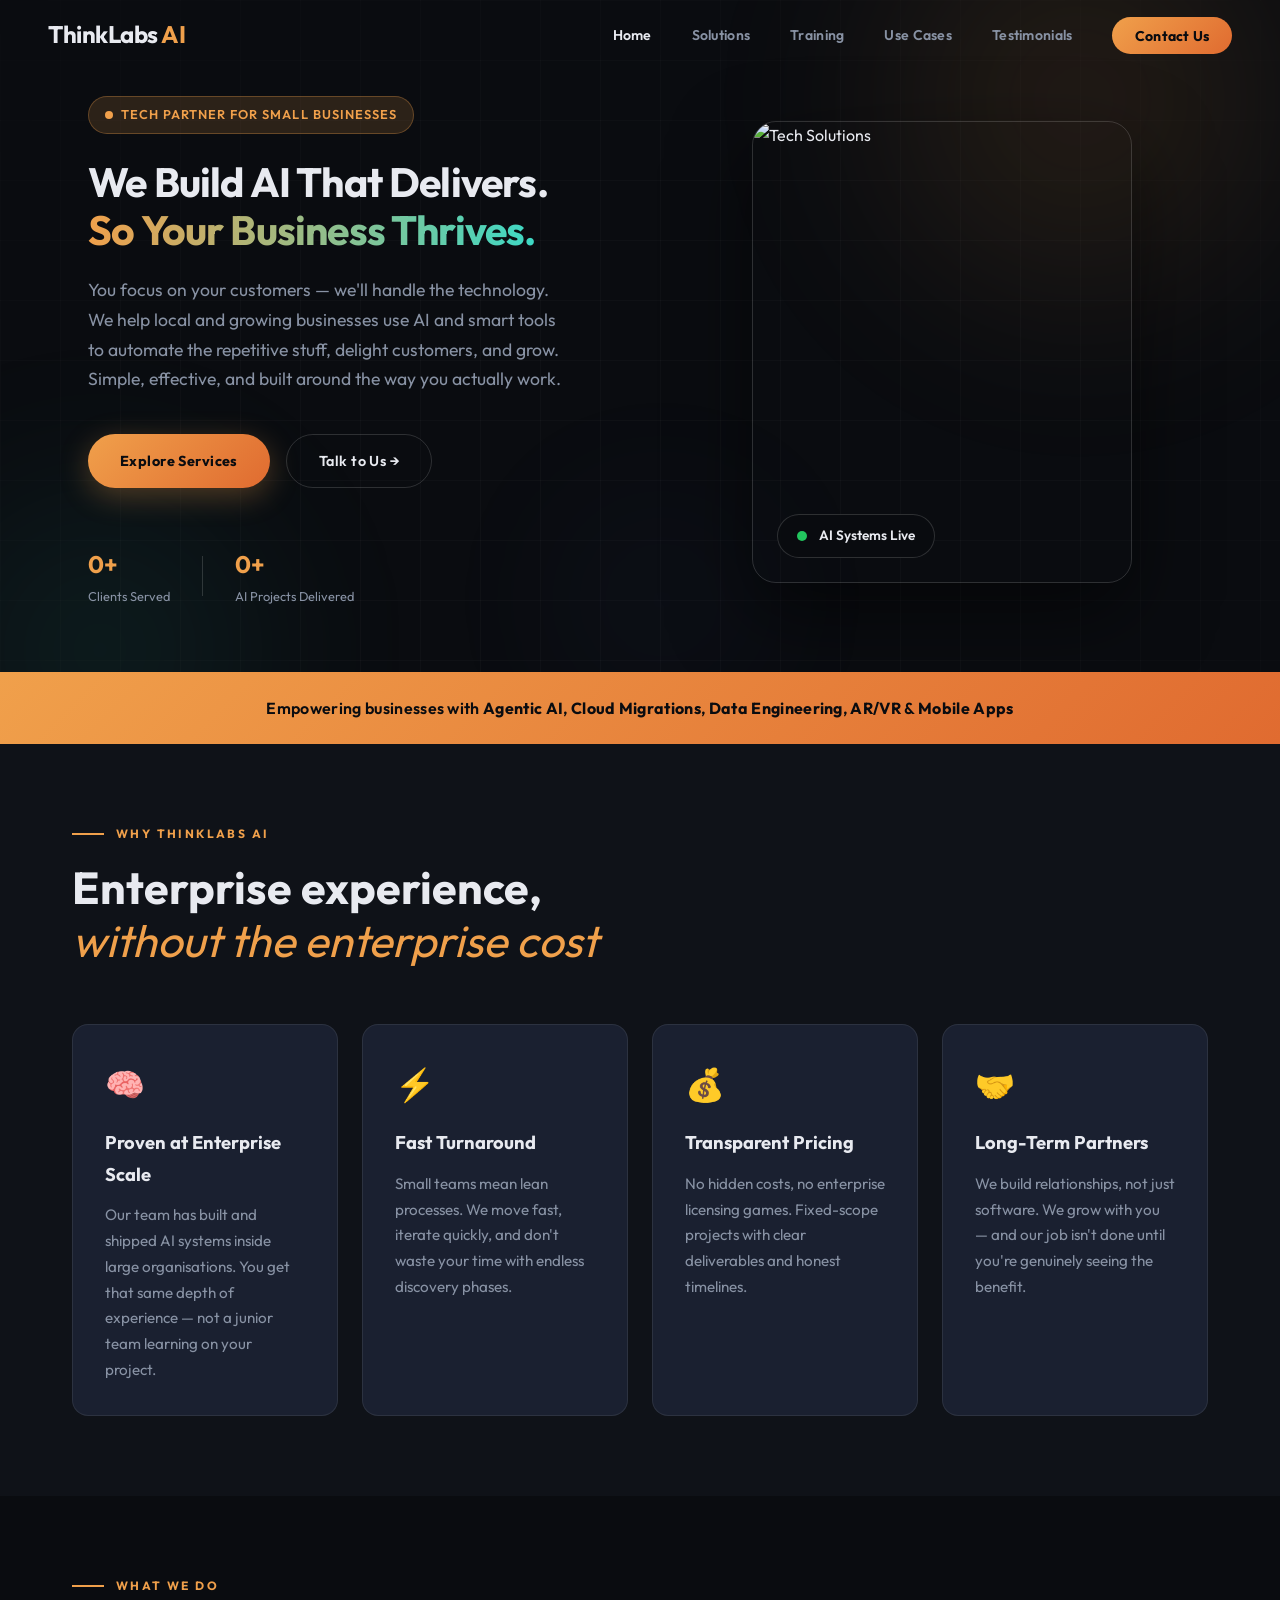
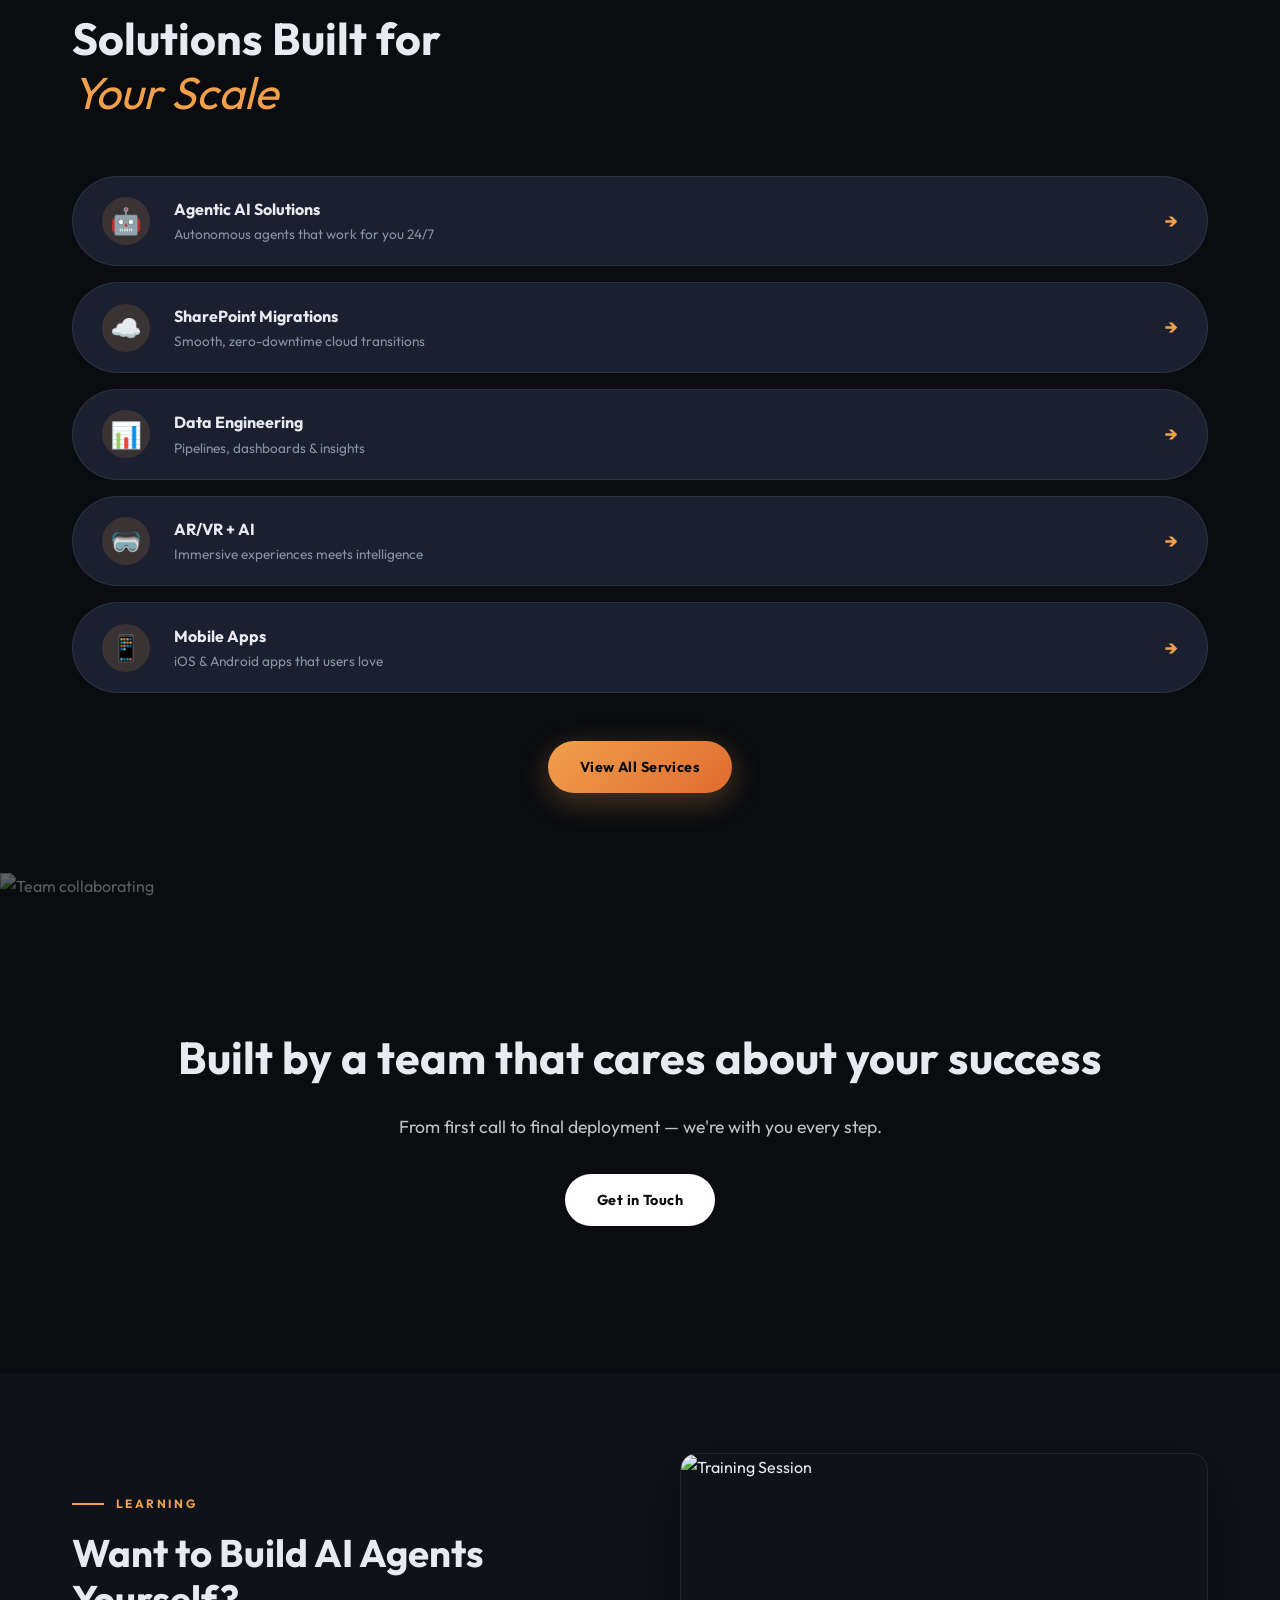
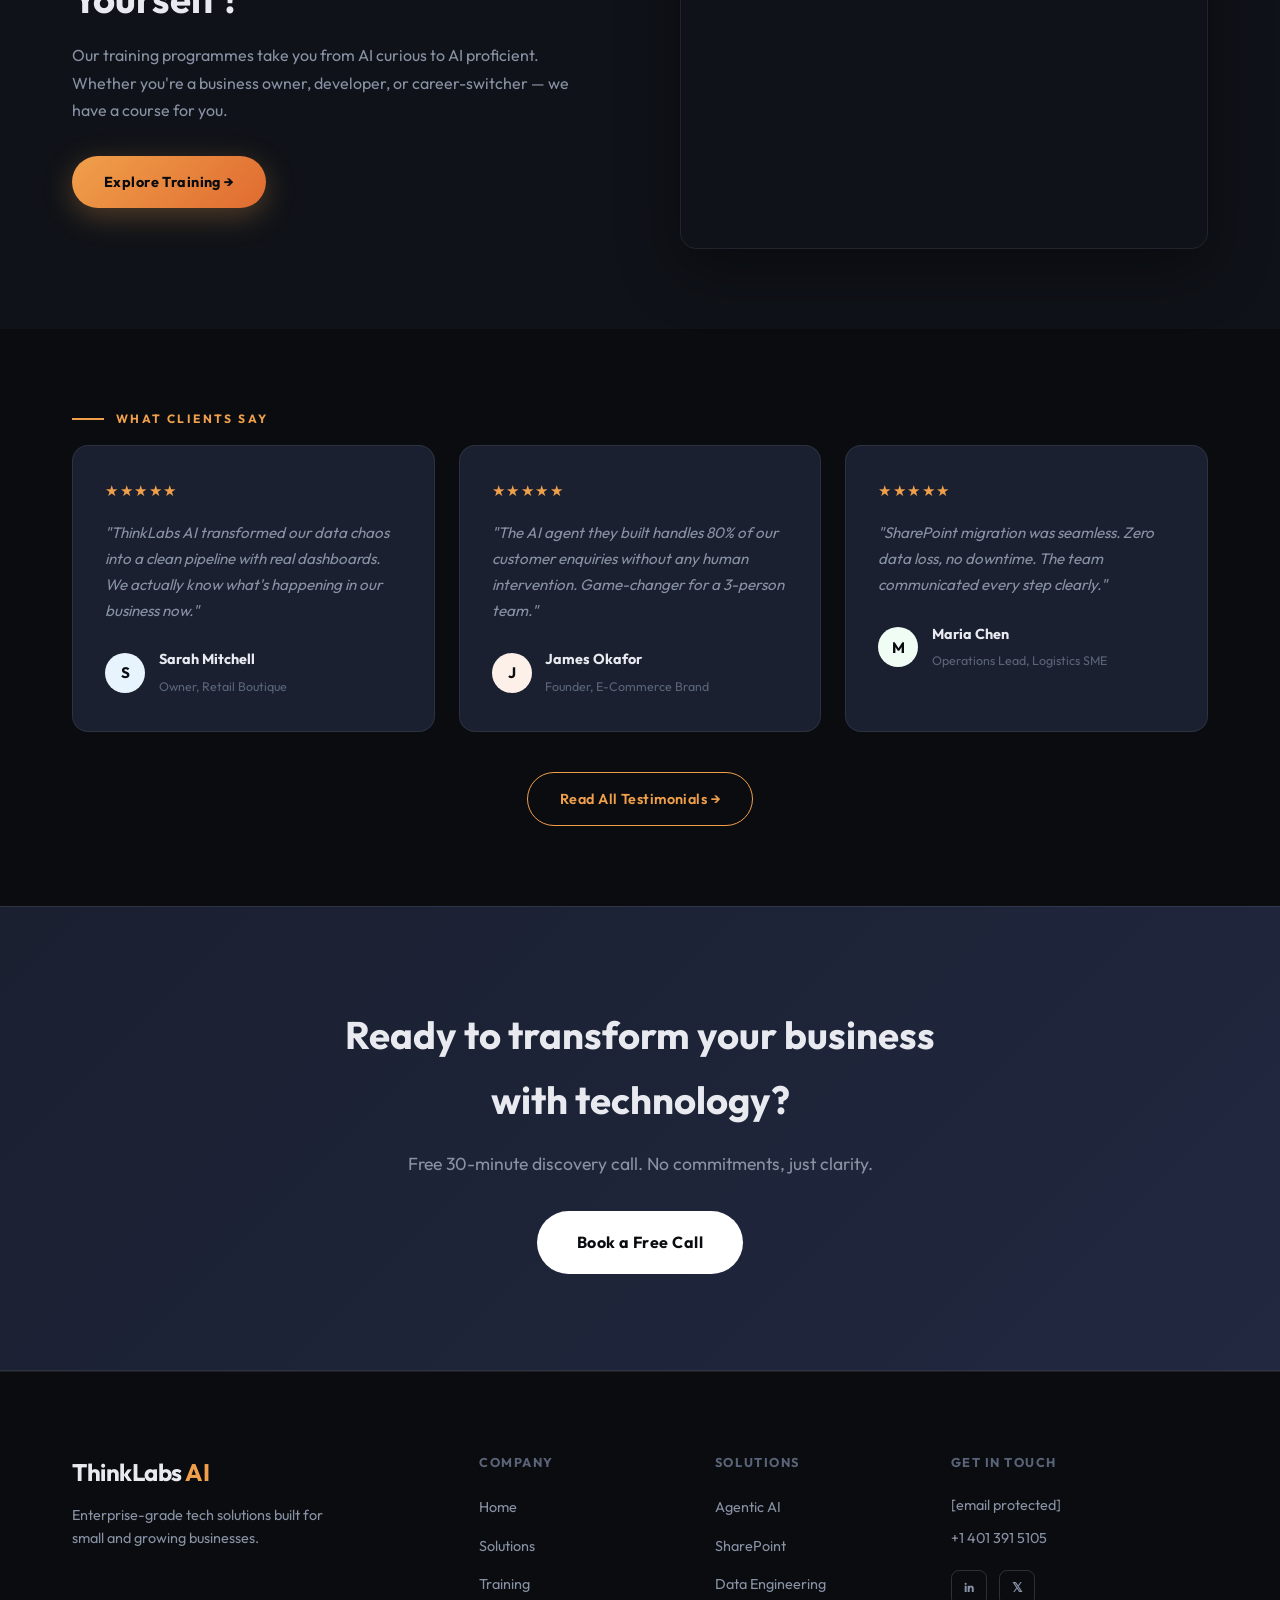
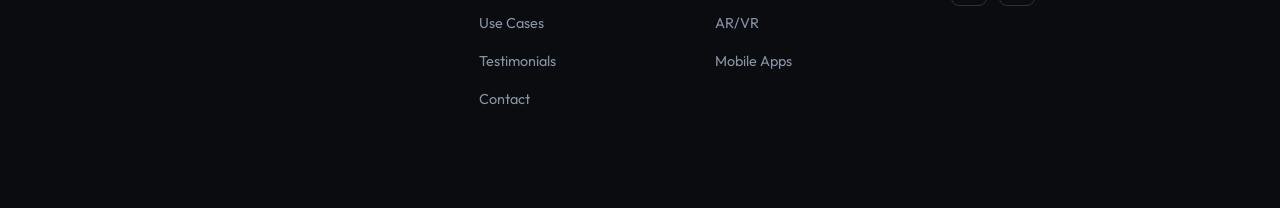
==== commit adf68d90: "Add files via upload" ====
--- a/index.html
+++ b/index.html
@@ -38,11 +38,10 @@
       <div class="grid-overlay"></div>
     </div>
     <div class="hero-content">
-      <div class="hero-badge reveal">Tech Partner for Small Business</div>
+      <div class="hero-badge reveal">Tech Partner for Small Businesses</div>
       <h1 class="hero-title reveal delay-1">
-        Big Tech Thinking.<br/>
-        <span class="gradient-text">Small Business</span><br/>
-        Scale & Budget.
+        We Build AI That Delivers.<br/>
+        <span class="gradient-text">So Your Business Thrives.</span>
       </h1>
       <p class="hero-subtitle reveal delay-2">
         You focus on your customers — we'll handle the technology. We help local and growing businesses use AI and smart tools to automate the repetitive stuff, delight customers, and grow. Simple, effective, and built around the way you actually work.
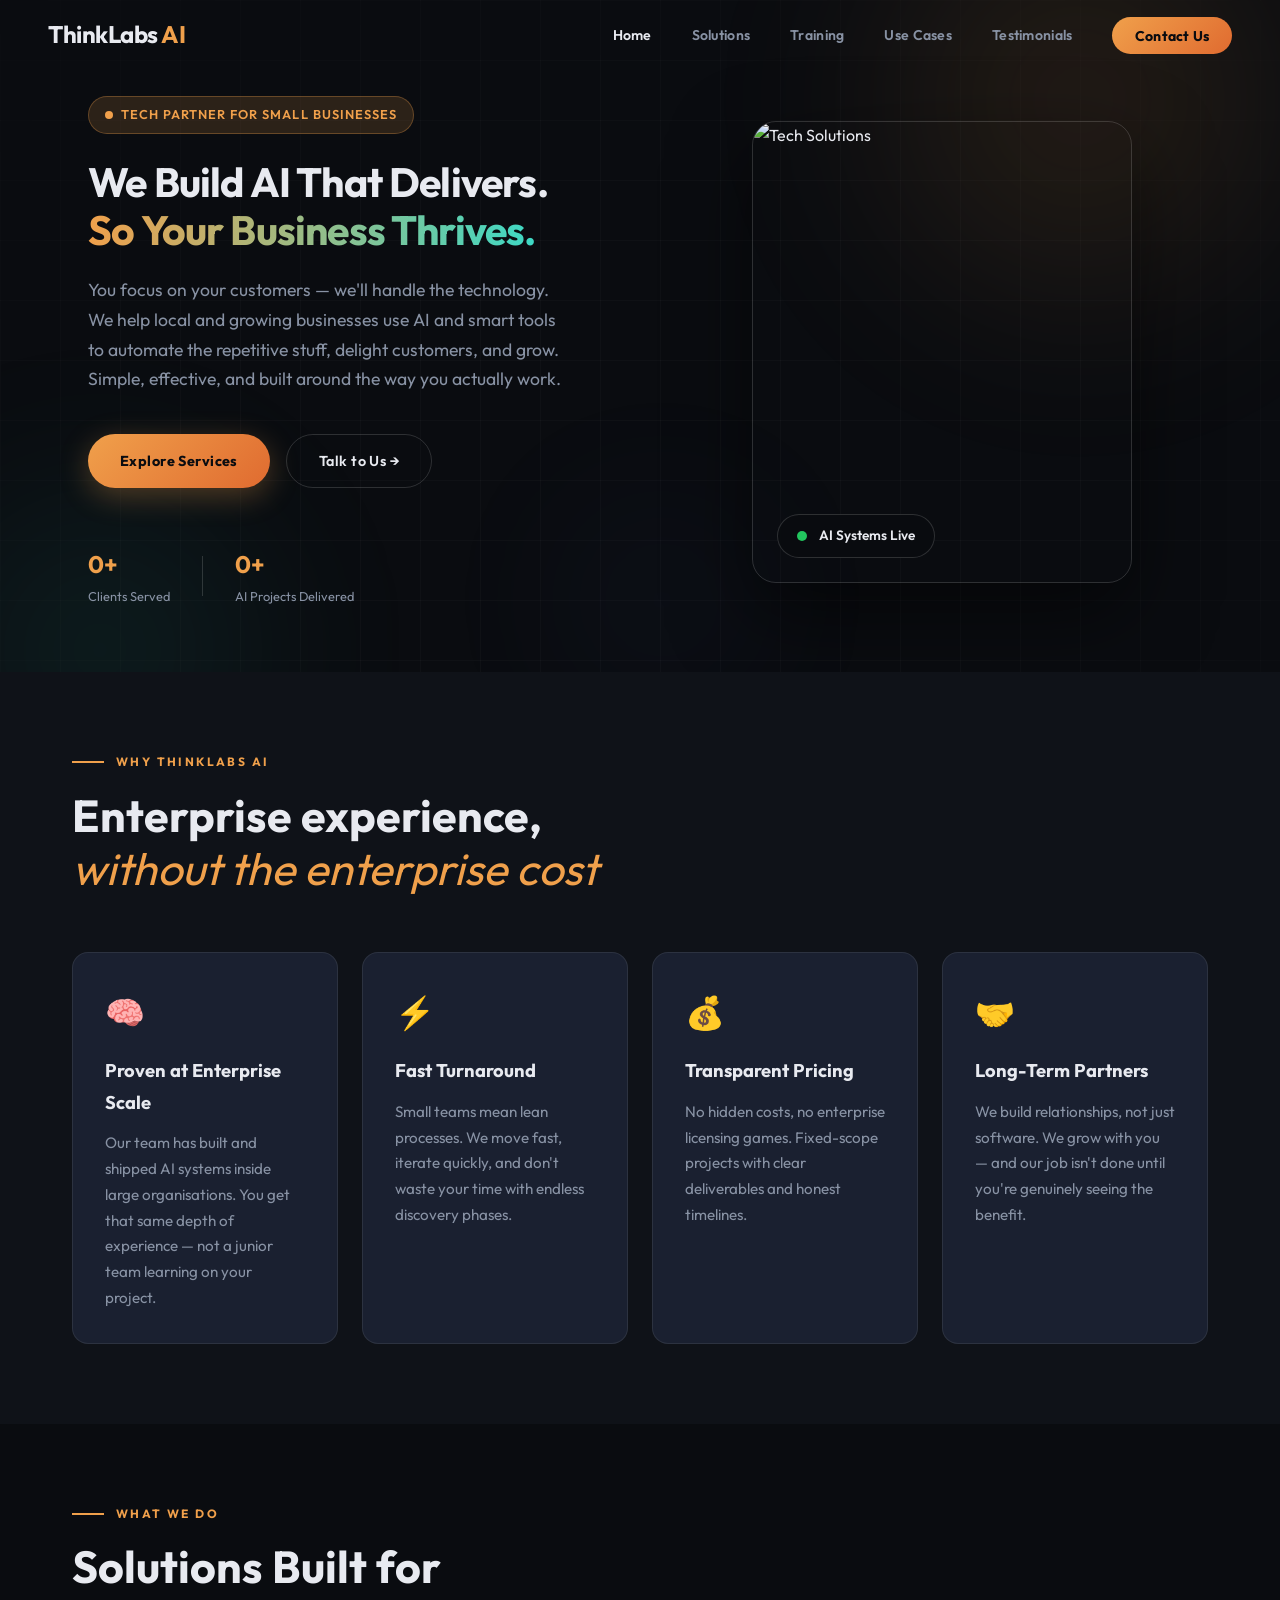
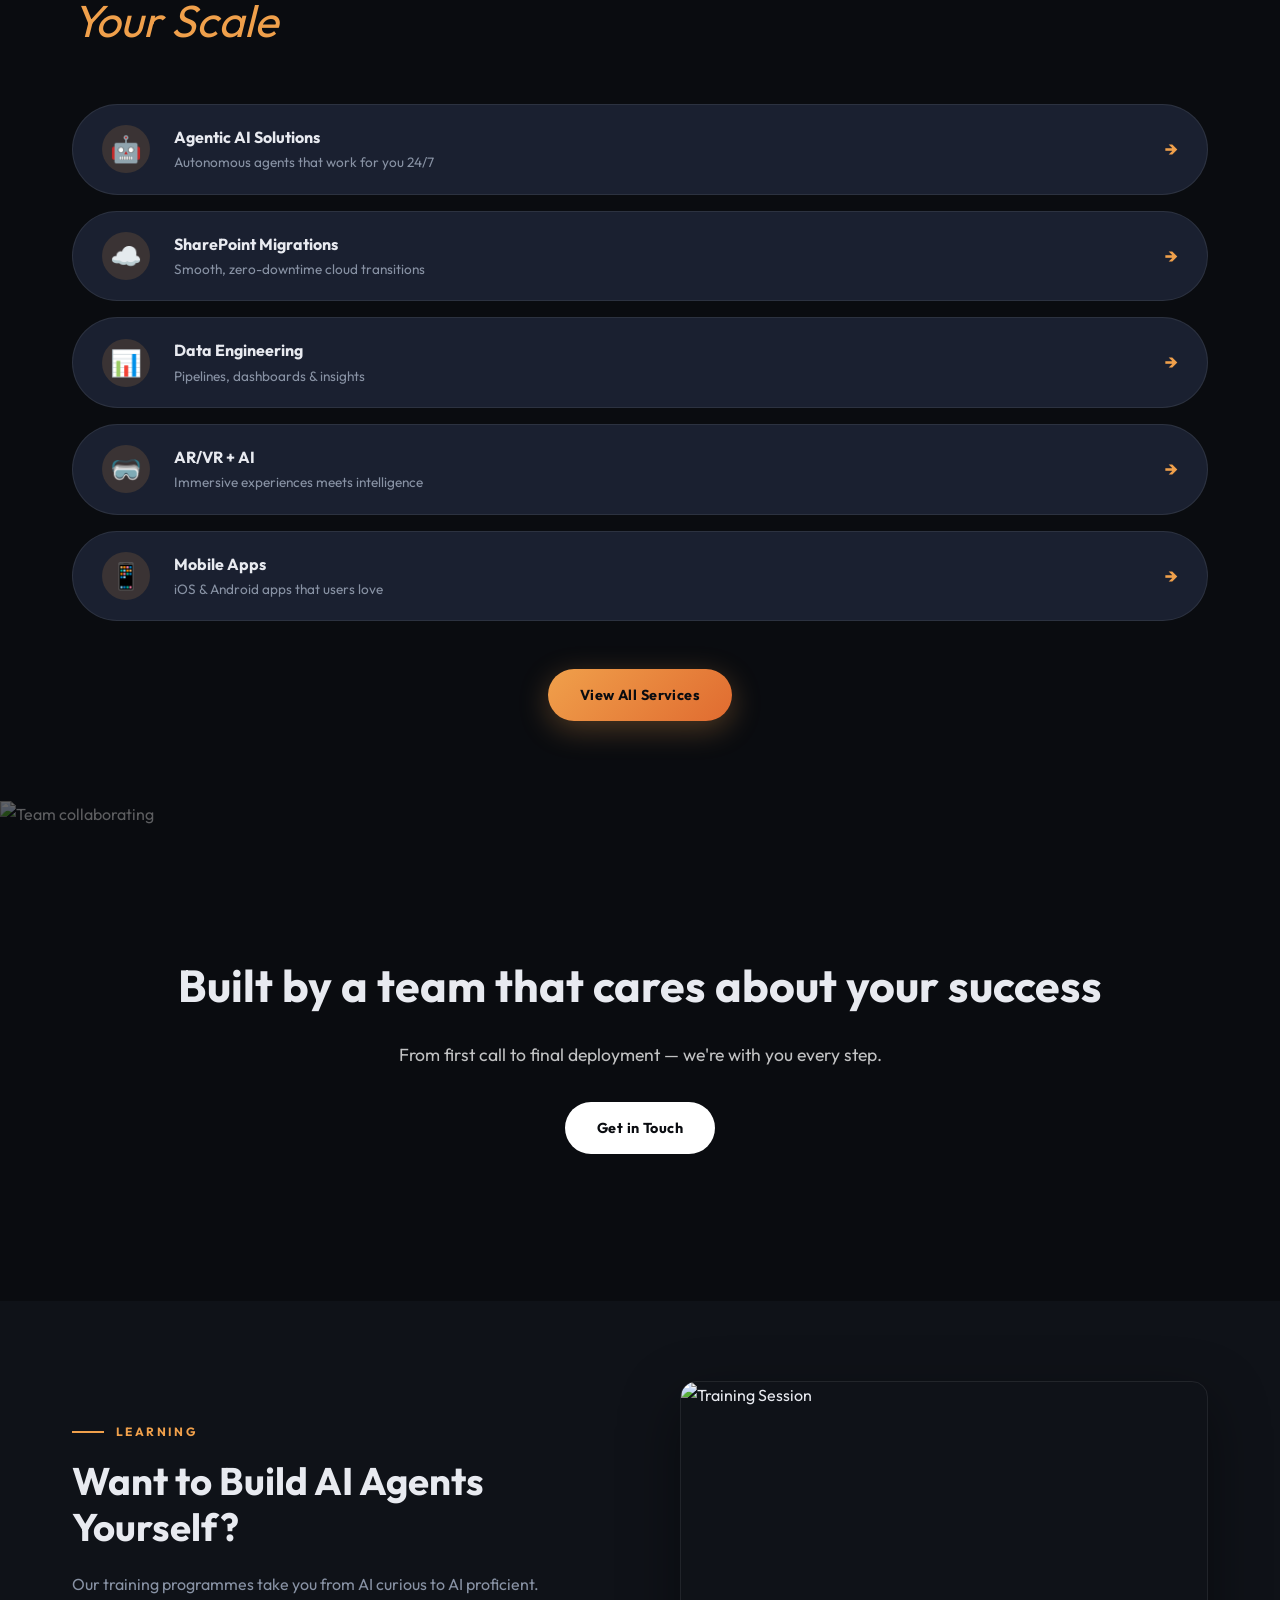
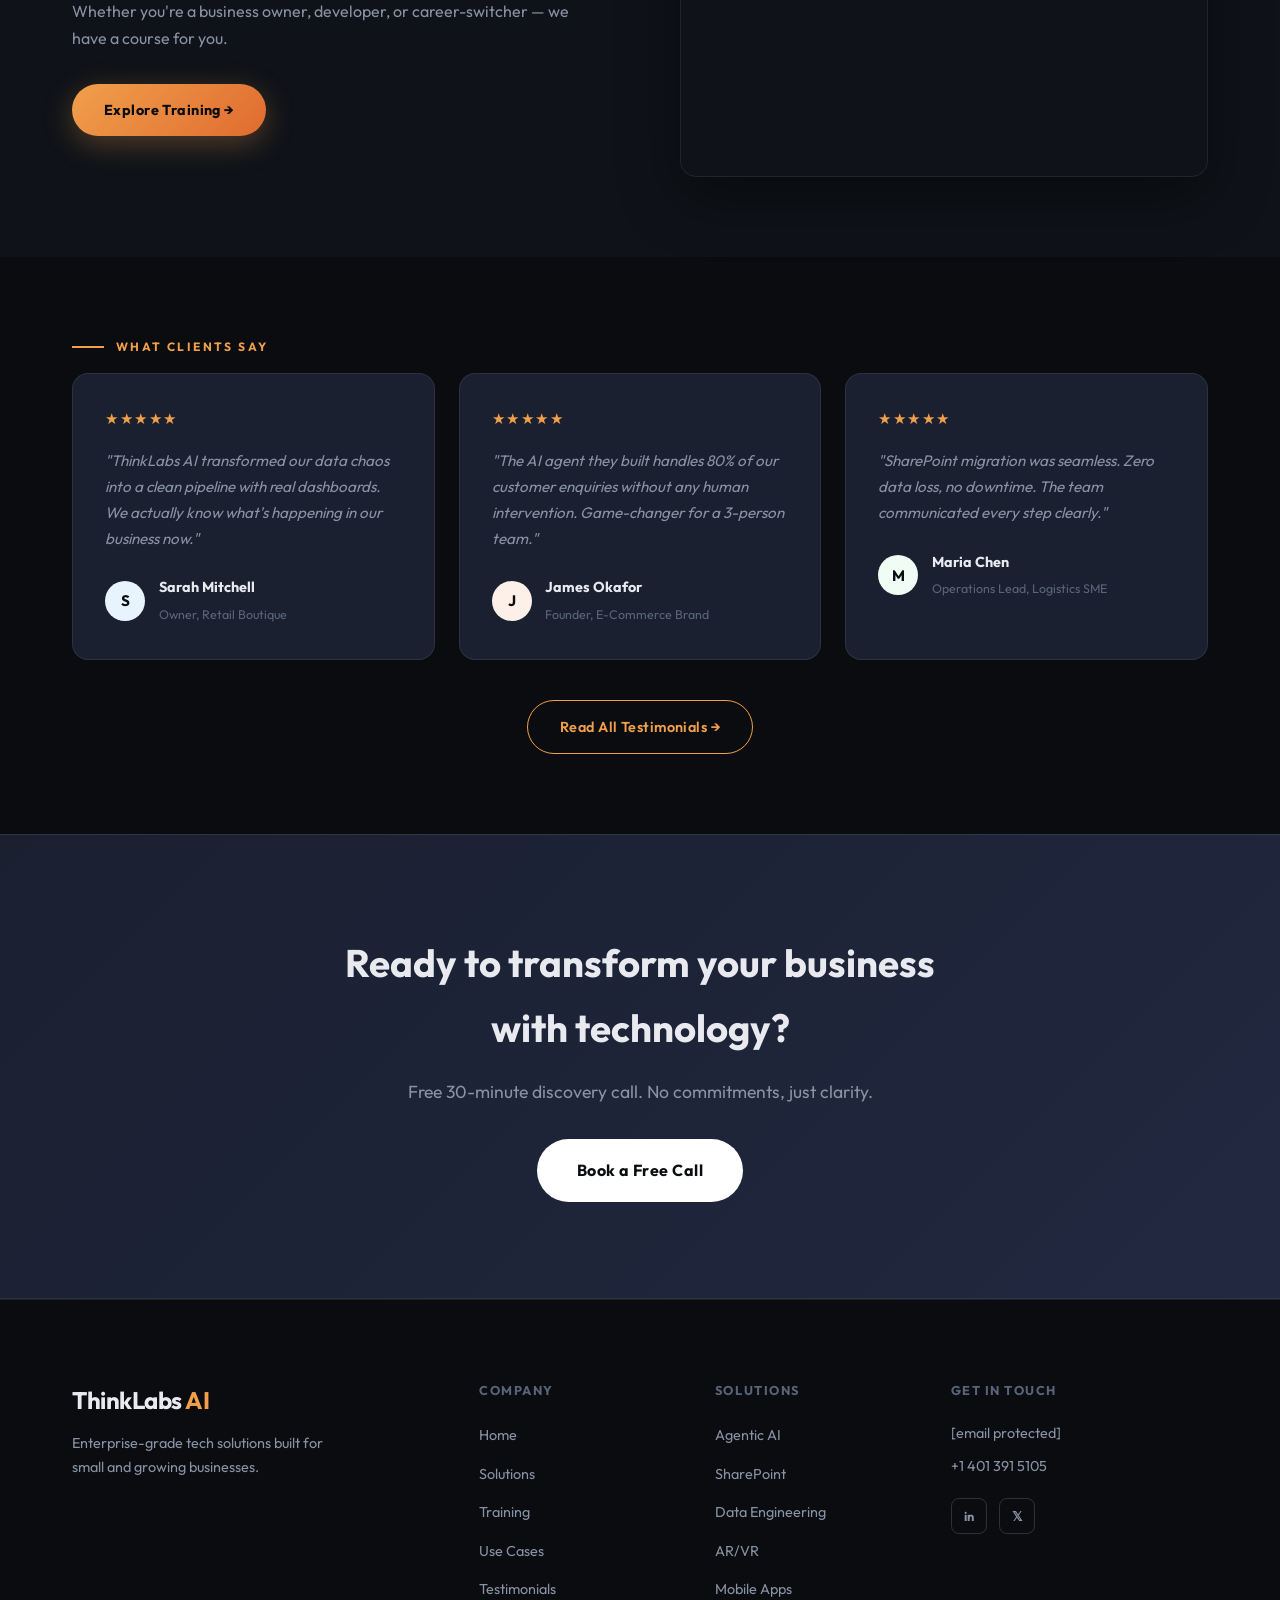
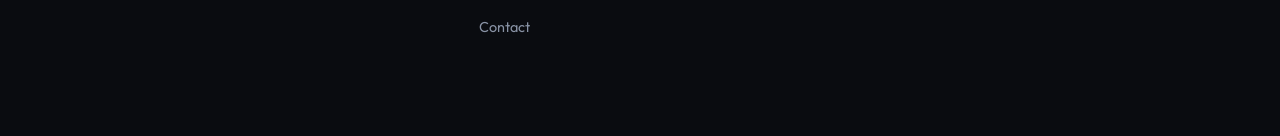
==== commit 8fe49490: "Comment out INTRO BAND section Commented out the 'INTRO BAND' section in index.html." ====
--- a/index.html
+++ b/index.html
@@ -67,12 +67,12 @@
     </div>
   </section>
 
-  <!-- INTRO BAND -->
+  <!-- INTRO BAND
   <section class="intro-band">
     <div class="container">
       <p class="intro-band-text">Empowering businesses with <strong>Agentic AI</strong>, <strong>Cloud Migrations</strong>, <strong>Data Engineering</strong>, <strong>AR/VR</strong> & <strong>Mobile Apps</strong></p>
     </div>
-  </section>
+  </section> -->
 
   <!-- WHY US -->
   <section class="why-us section">
@@ -269,4 +269,4 @@
           <div class="social-links">
             <a href="#" aria-label="LinkedIn">in</a>
             <a href="#" aria-label="Twitter">𝕏</a>
-            <a href="#" aria-+            <a href="#" aria-
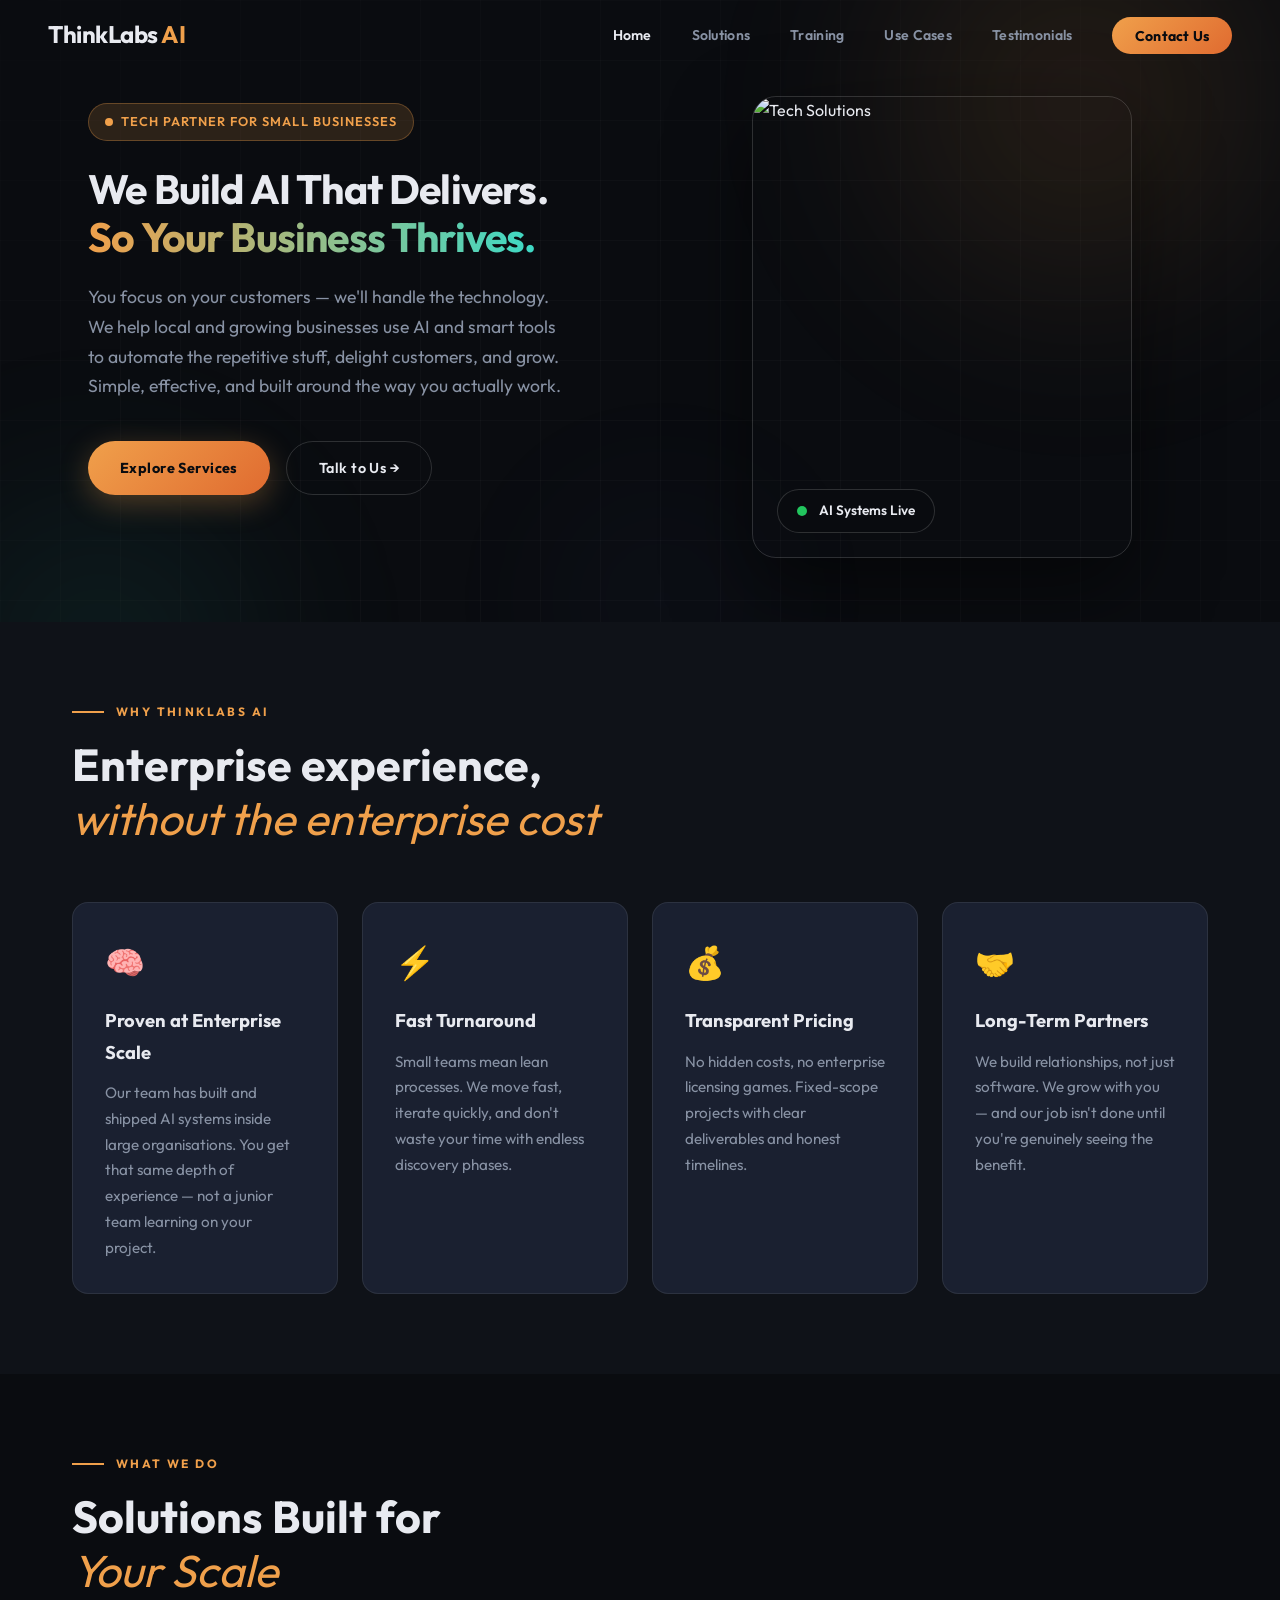
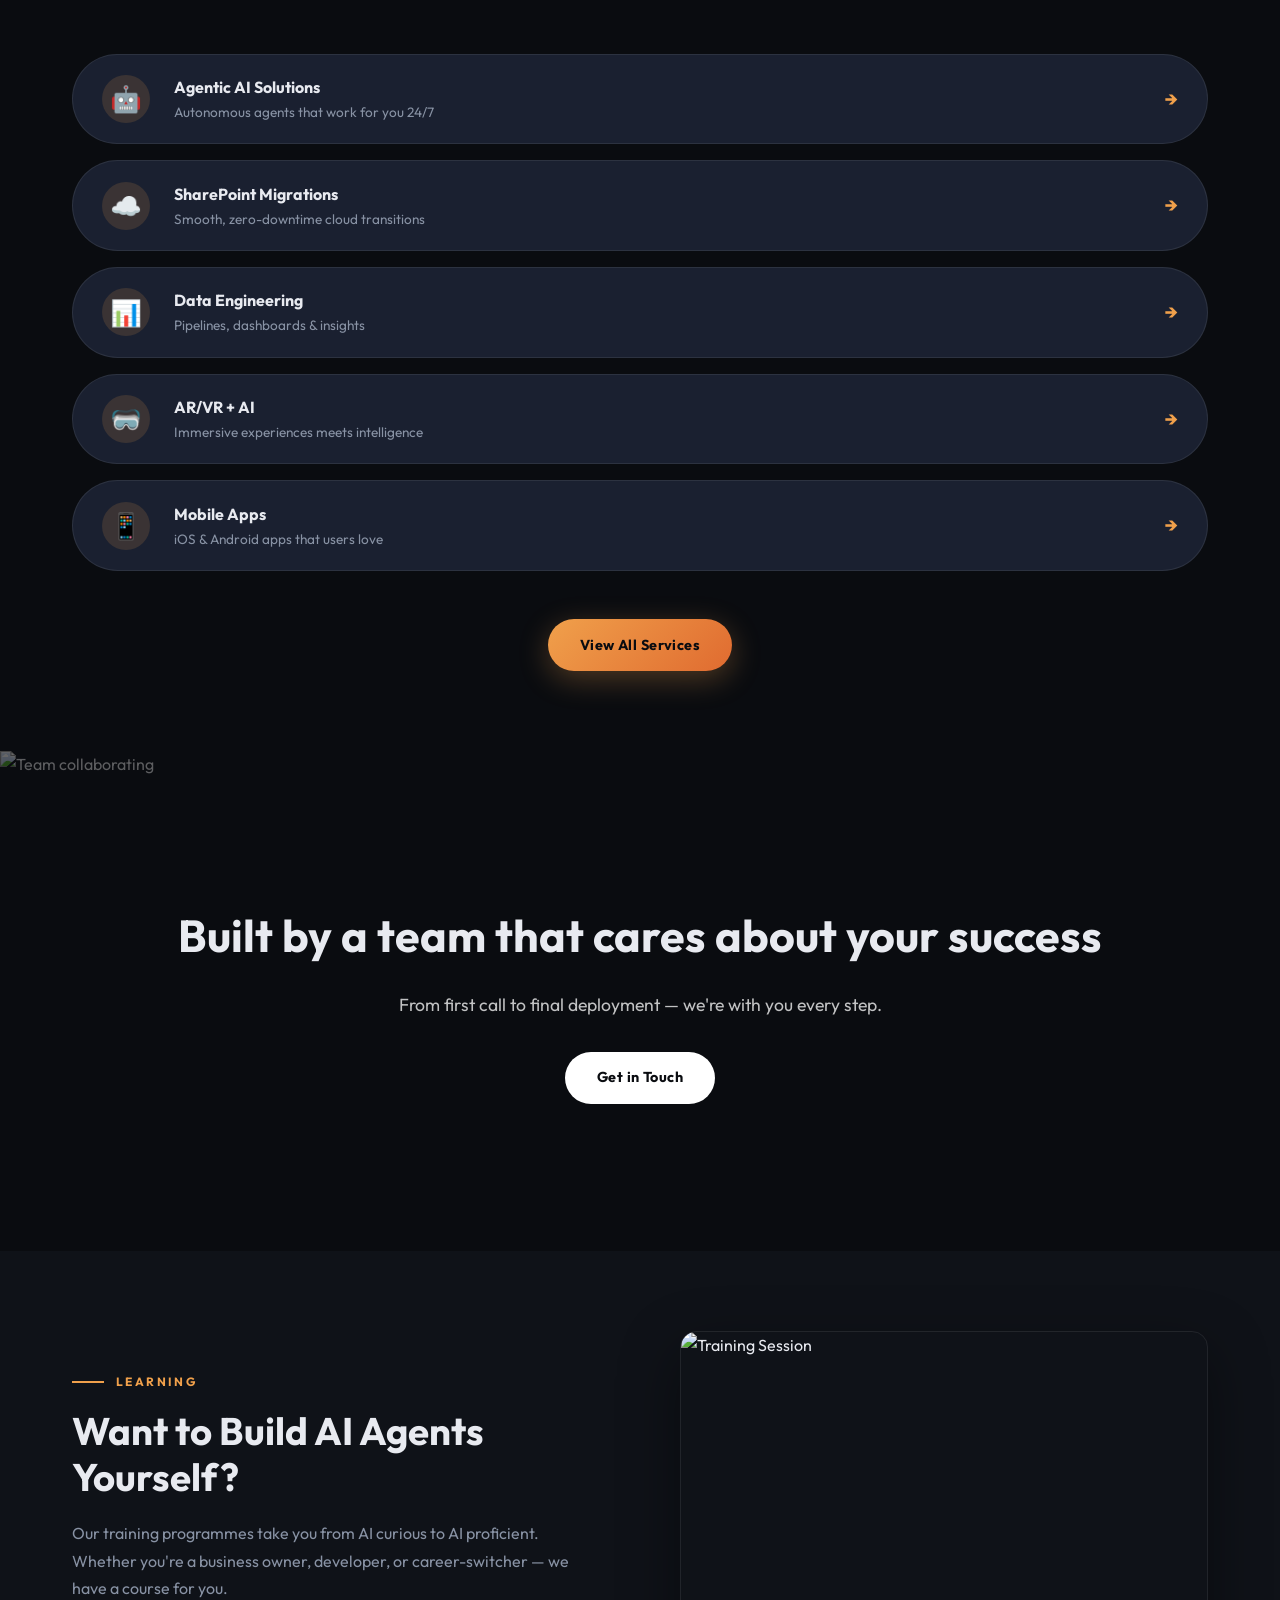
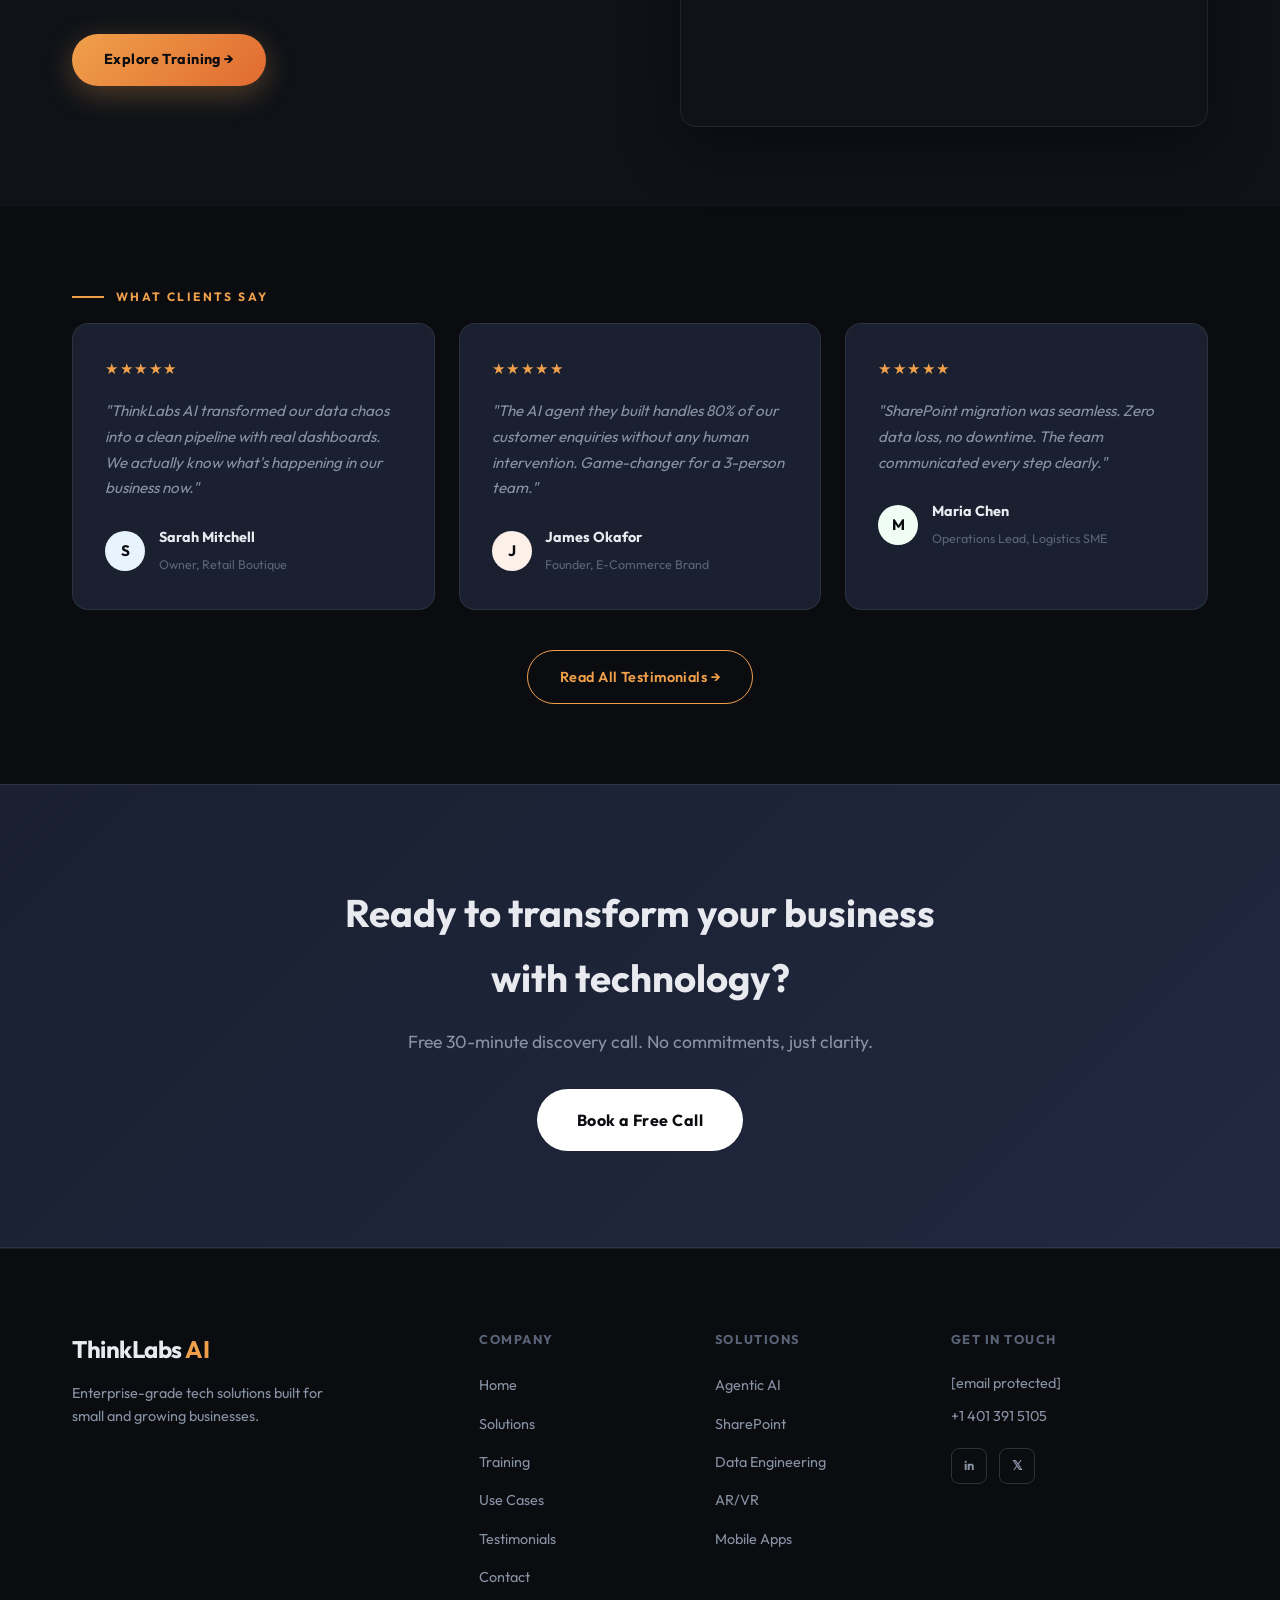
==== commit 01090ce3: "Remove hero stats section from index.html Removed the hero stats section that displayed client and p" ====
--- a/index.html
+++ b/index.html
@@ -50,11 +50,7 @@
         <a href="services.html" class="btn btn-primary">Explore Services</a>
         <a href="contact.html" class="btn btn-ghost">Talk to Us →</a>
       </div>
-      <div class="hero-stats reveal delay-4">
-        <div class="stat"><span class="stat-num" data-target="120">0</span><span>+</span><p>Clients Served</p></div>
-        <div class="stat-divider"></div>
-        <div class="stat"><span class="stat-num" data-target="50">0</span><span>+</span><p>AI Projects Delivered</p></div>
-      </div>
+     
     </div>
     <div class="hero-visual reveal delay-2">
       <div class="hero-card floating">
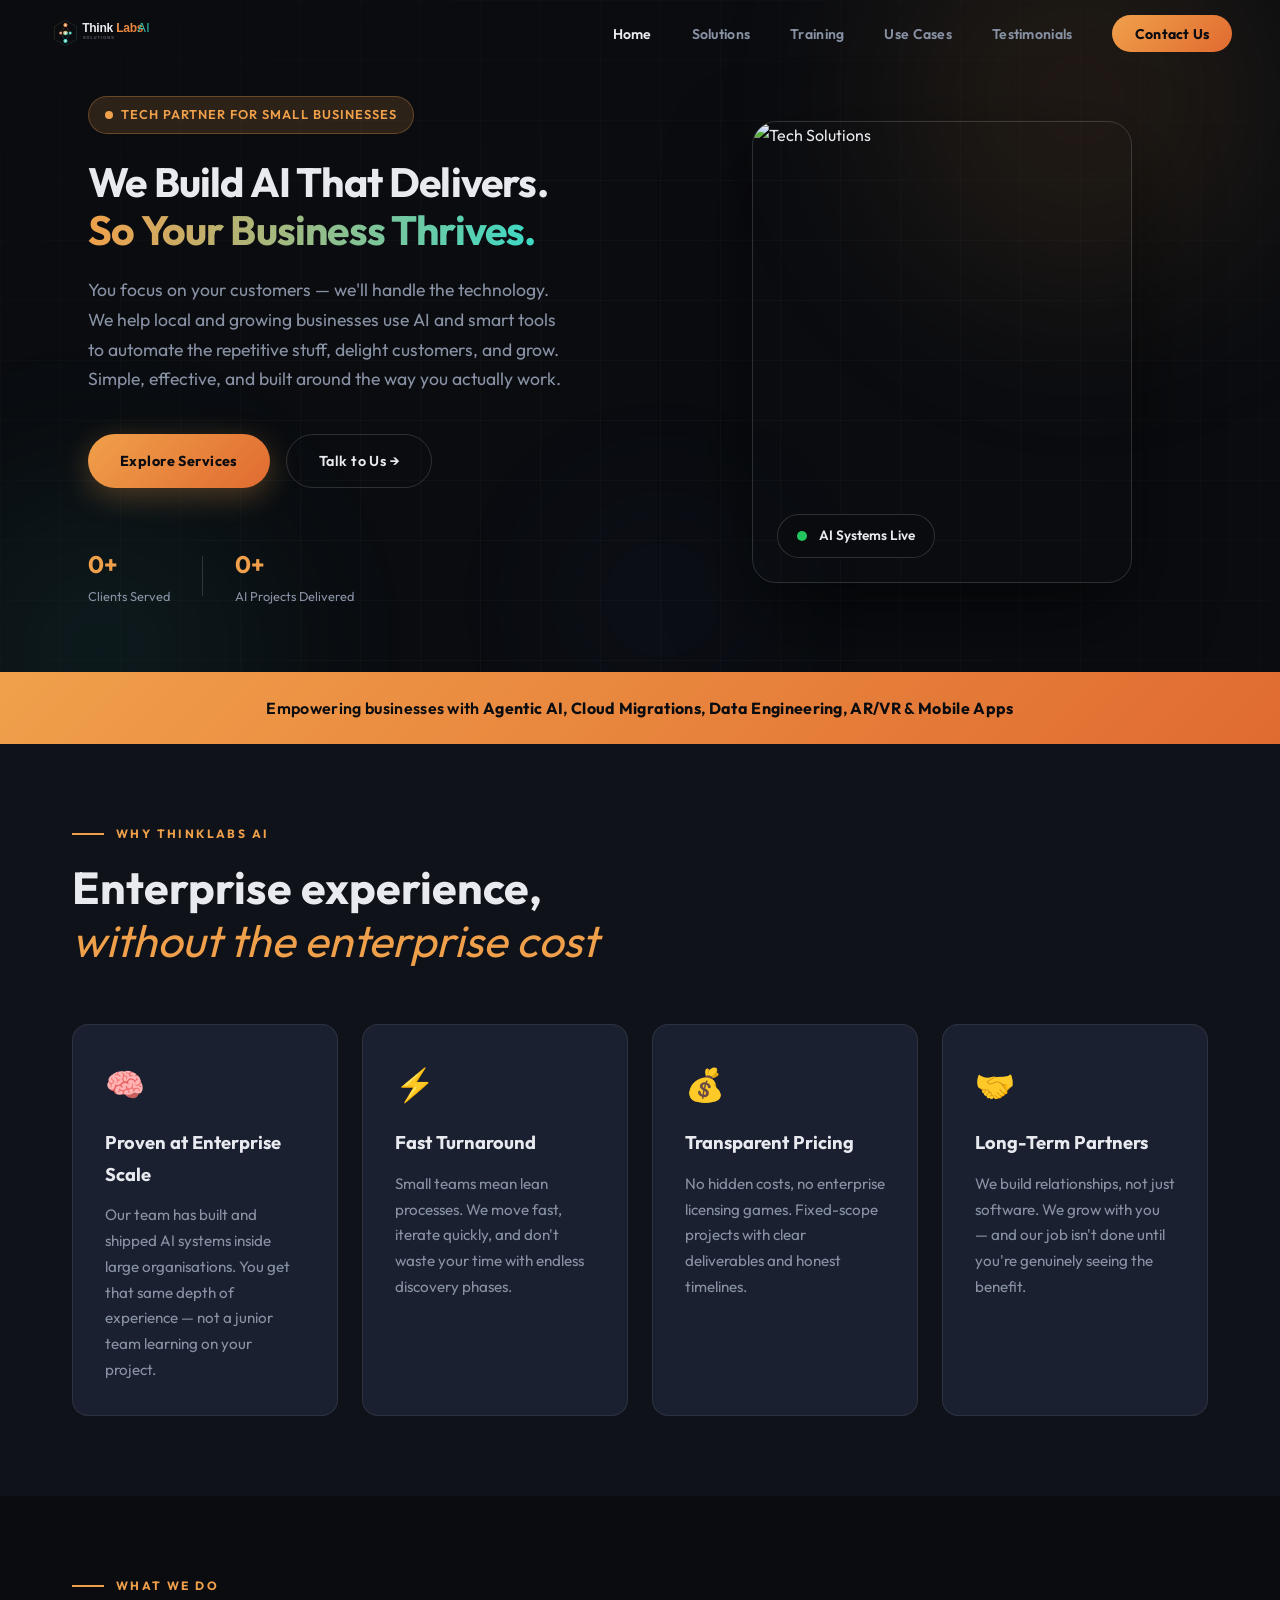
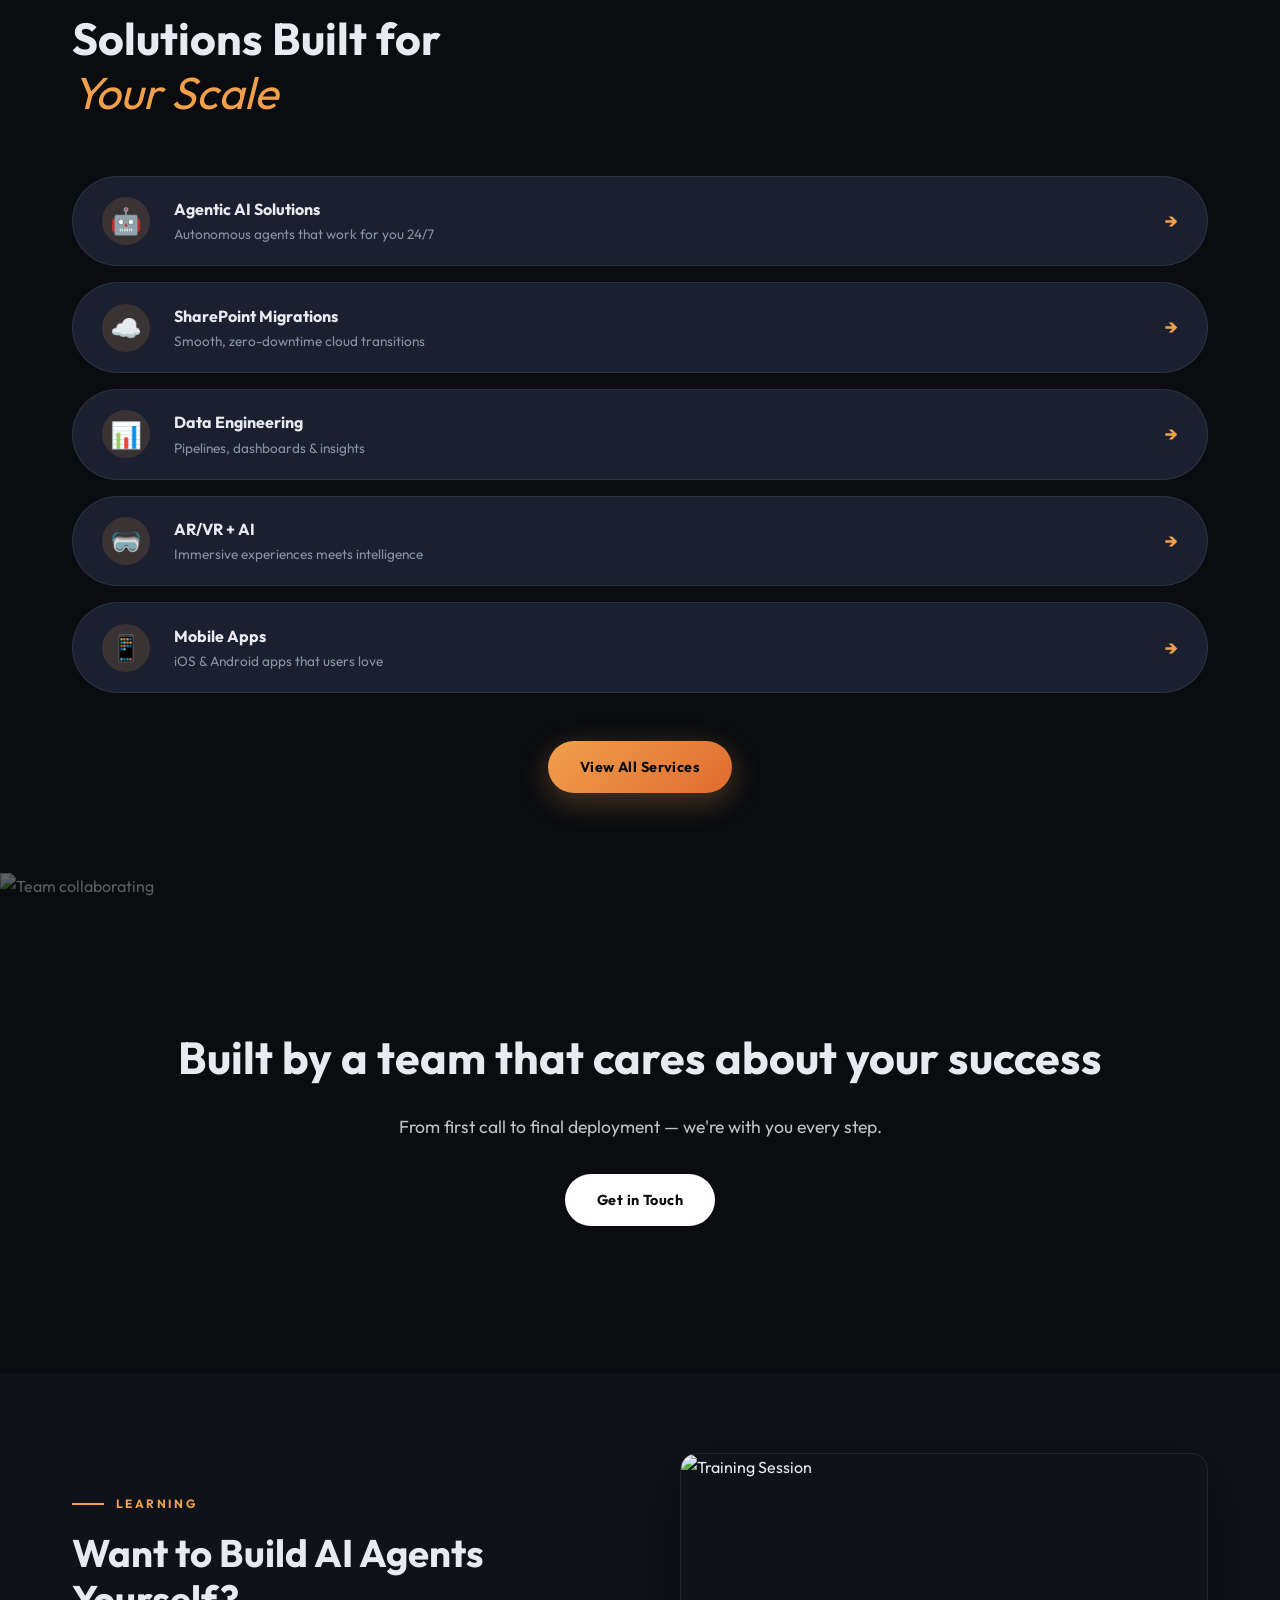
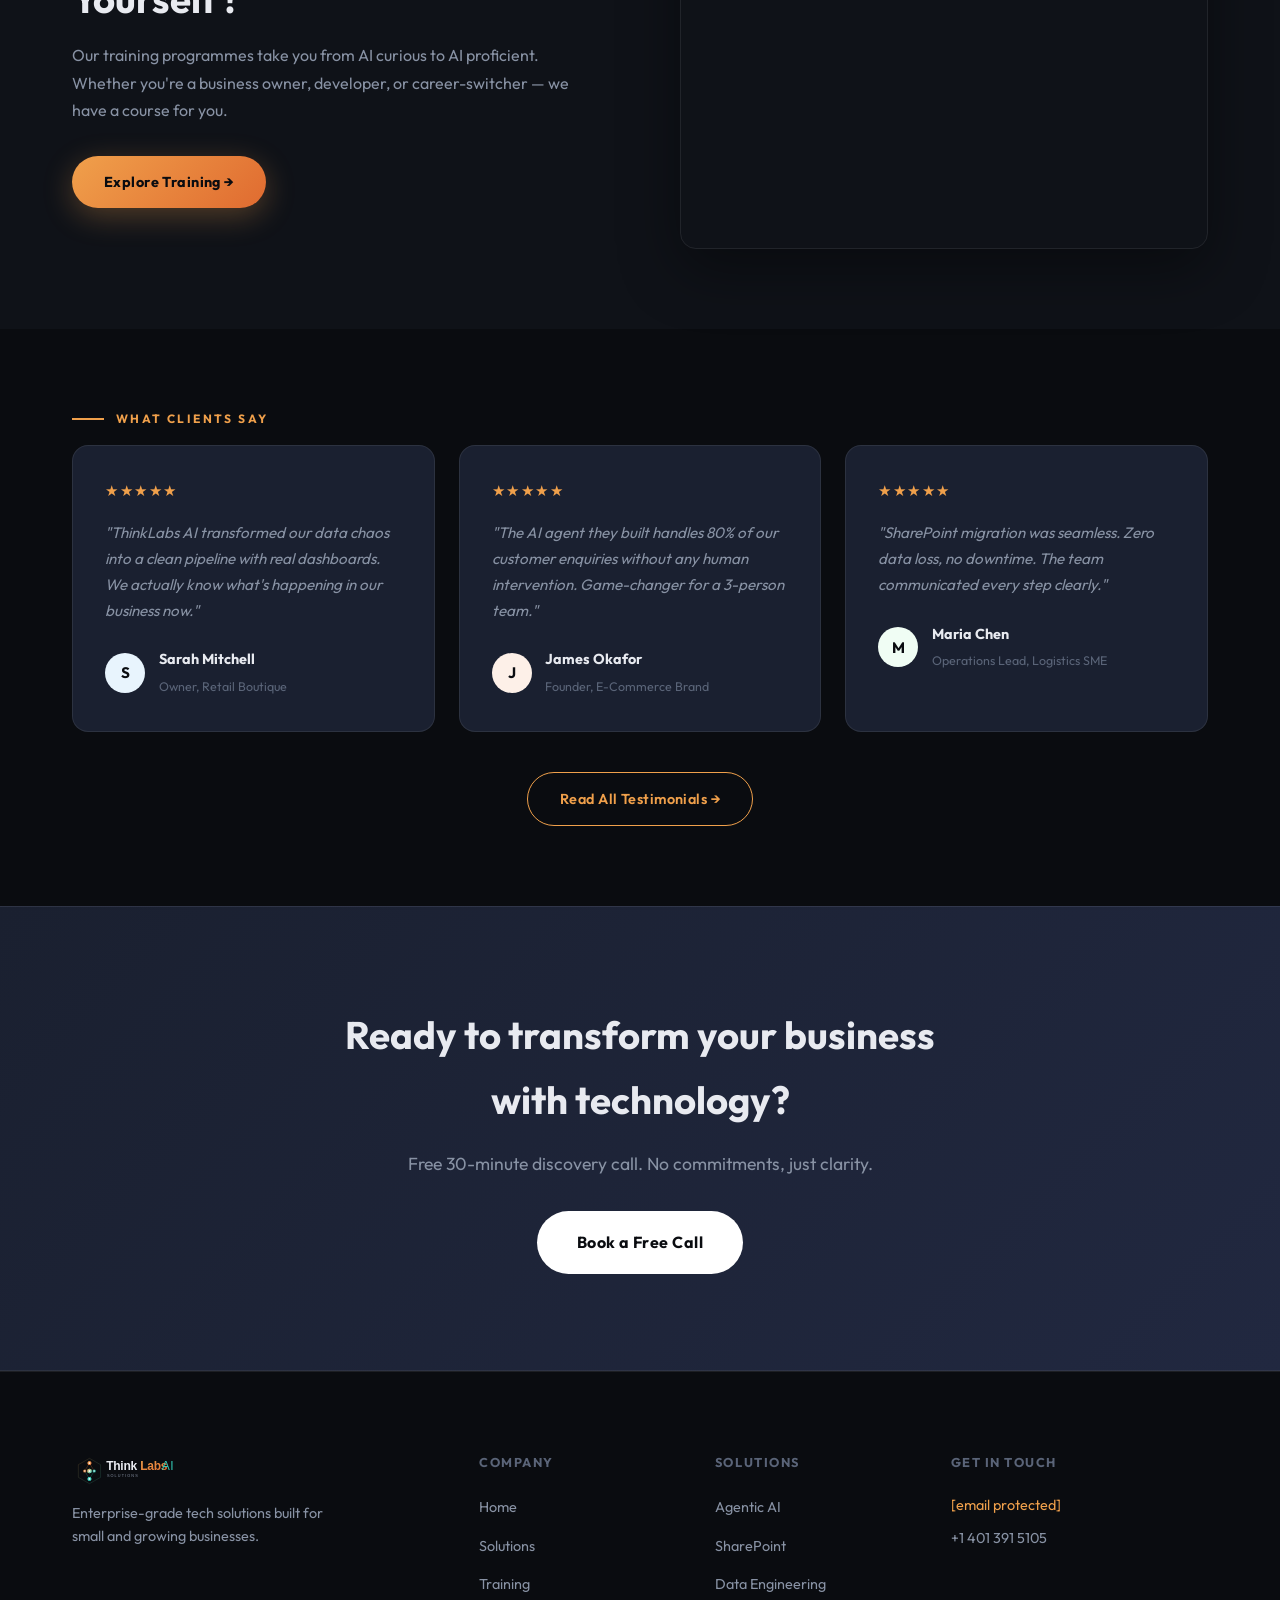
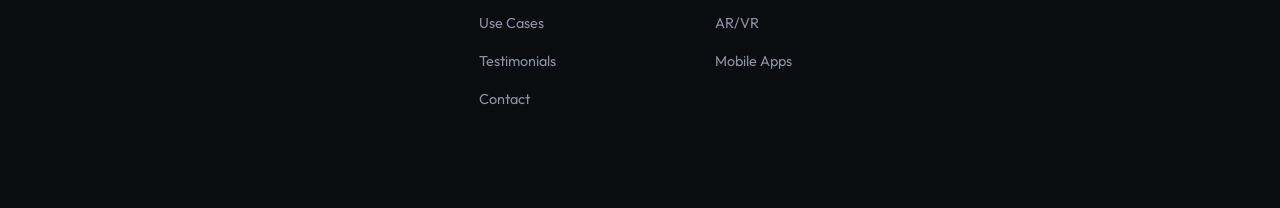
==== commit b609e11c: "Add files via upload" ====
--- a/index.html
+++ b/index.html
@@ -5,6 +5,7 @@
   <meta name="viewport" content="width=device-width, initial-scale=1.0" />
   <title>ThinkLabs AI — Smart Solutions for Growing Businesses</title>
   <link rel="stylesheet" href="style.css" />
+  <link rel="icon" type="image/svg+xml" href="favicon.svg" />
   
   
   <link rel="preconnect" href="https://fonts.googleapis.com">
@@ -15,7 +16,7 @@
 
   <!-- NAV -->
   <nav class="nav" id="mainNav">
-    <a href="index.html" class="nav-logo">ThinkLabs <span>AI</span></a>
+    <a href="index.html" class="nav-logo"><img src="logo.svg" alt="ThinkLabs AI Solutions" class="nav-logo-img" /></a>
     <button class="hamburger" id="hamburger" aria-label="Menu">
       <span></span><span></span><span></span>
     </button>
@@ -50,7 +51,11 @@
         <a href="services.html" class="btn btn-primary">Explore Services</a>
         <a href="contact.html" class="btn btn-ghost">Talk to Us →</a>
       </div>
-     
+      <div class="hero-stats reveal delay-4">
+        <div class="stat"><span class="stat-num" data-target="120">0</span><span>+</span><p>Clients Served</p></div>
+        <div class="stat-divider"></div>
+        <div class="stat"><span class="stat-num" data-target="50">0</span><span>+</span><p>AI Projects Delivered</p></div>
+      </div>
     </div>
     <div class="hero-visual reveal delay-2">
       <div class="hero-card floating">
@@ -63,12 +68,12 @@
     </div>
   </section>
 
-  <!-- INTRO BAND
+  <!-- INTRO BAND -->
   <section class="intro-band">
     <div class="container">
       <p class="intro-band-text">Empowering businesses with <strong>Agentic AI</strong>, <strong>Cloud Migrations</strong>, <strong>Data Engineering</strong>, <strong>AR/VR</strong> & <strong>Mobile Apps</strong></p>
     </div>
-  </section> -->
+  </section>
 
   <!-- WHY US -->
   <section class="why-us section">
@@ -234,7 +239,7 @@
     <div class="container">
       <div class="footer-grid">
         <div class="footer-brand">
-          <a href="index.html" class="nav-logo">ThinkLabs <span>AI</span></a>
+          <a href="index.html" class="nav-logo"><img src="logo.svg" alt="ThinkLabs AI Solutions" class="nav-logo-img" /></a>
           <p>Enterprise-grade tech solutions built for small and growing businesses.</p>
         </div>
         <div class="footer-links">
@@ -260,9 +265,6 @@
         </div>
         <div class="footer-contact">
           <h4>Get In Touch</h4>
-          <p><a href="/cdn-cgi/l/email-protection" class="__cf_email__" data-cfemail="7b2f13121510171a19084b4b423b1c161a121755181416">[email&#160;protected]</a></p>
+          <p><a href="/cdn-cgi/l/email-protection#fe9d91908a9f9d8a8b8dbe8a96979095929f9c8d9f978d91928b8a9791908dd09d9193" class="email-link"><span class="__cf_email__" data-cfemail="5a3935342e3b392e2f291a2e32333431363b38293b332935362f2e3335342974393537">[email&#160;protected]</span></a></p>
           <p>+1 401 391 5105</p>
-          <div class="social-links">
-            <a href="#" aria-label="LinkedIn">in</a>
-            <a href="#" aria-label="Twitter">𝕏</a>
-            <a href="#" aria-
+        
--- a/style.css
+++ b/style.css
@@ -1260,8 +1260,26 @@
 @media (max-width: 768px) {
   .nav { padding: 1rem 1.5rem; }
   .nav.scrolled { padding: 0.7rem 1.5rem; }
-  .nav-links { display: none; flex-direction: column; position: fixed; top: 0; left: 0; right: 0; bottom: 0; background: var(--bg); align-items: center; justify-content: center; gap: 2.5rem; z-index: 999; }
-  .nav-links.open { display: flex; }
+  .nav-links {
+    display: flex;
+    flex-direction: column;
+    position: fixed;
+    top: 0; left: 0; right: 0; bottom: 0;
+    background: var(--bg);
+    align-items: center;
+    justify-content: center;
+    gap: 2.5rem;
+    z-index: 999;
+    opacity: 0;
+    pointer-events: none;
+    transform: translateY(-10px);
+    transition: opacity 0.3s ease, transform 0.3s ease;
+  }
+  .nav-links.open {
+    opacity: 1;
+    pointer-events: all;
+    transform: translateY(0);
+  }
   .nav-links li a { font-size: 1.2rem; }
   .hamburger { display: flex; z-index: 1001; }
   .hamburger.active span:nth-child(1) { transform: rotate(45deg) translate(5px, 5px); }
@@ -1950,3 +1968,21 @@
   color: var(--text-dim);
 }
 .marquee-row-2 { margin-top: 1.5rem; }
+
+/* Email link */
+.email-link {
+  color: var(--accent);
+  text-decoration: none;
+  transition: opacity 0.2s;
+}
+.email-link:hover {
+  opacity: 0.8;
+  text-decoration: underline;
+}
+
+/* Nav logo image */
+.nav-logo-img {
+  height: 38px;
+  width: auto;
+  display: block;
+}
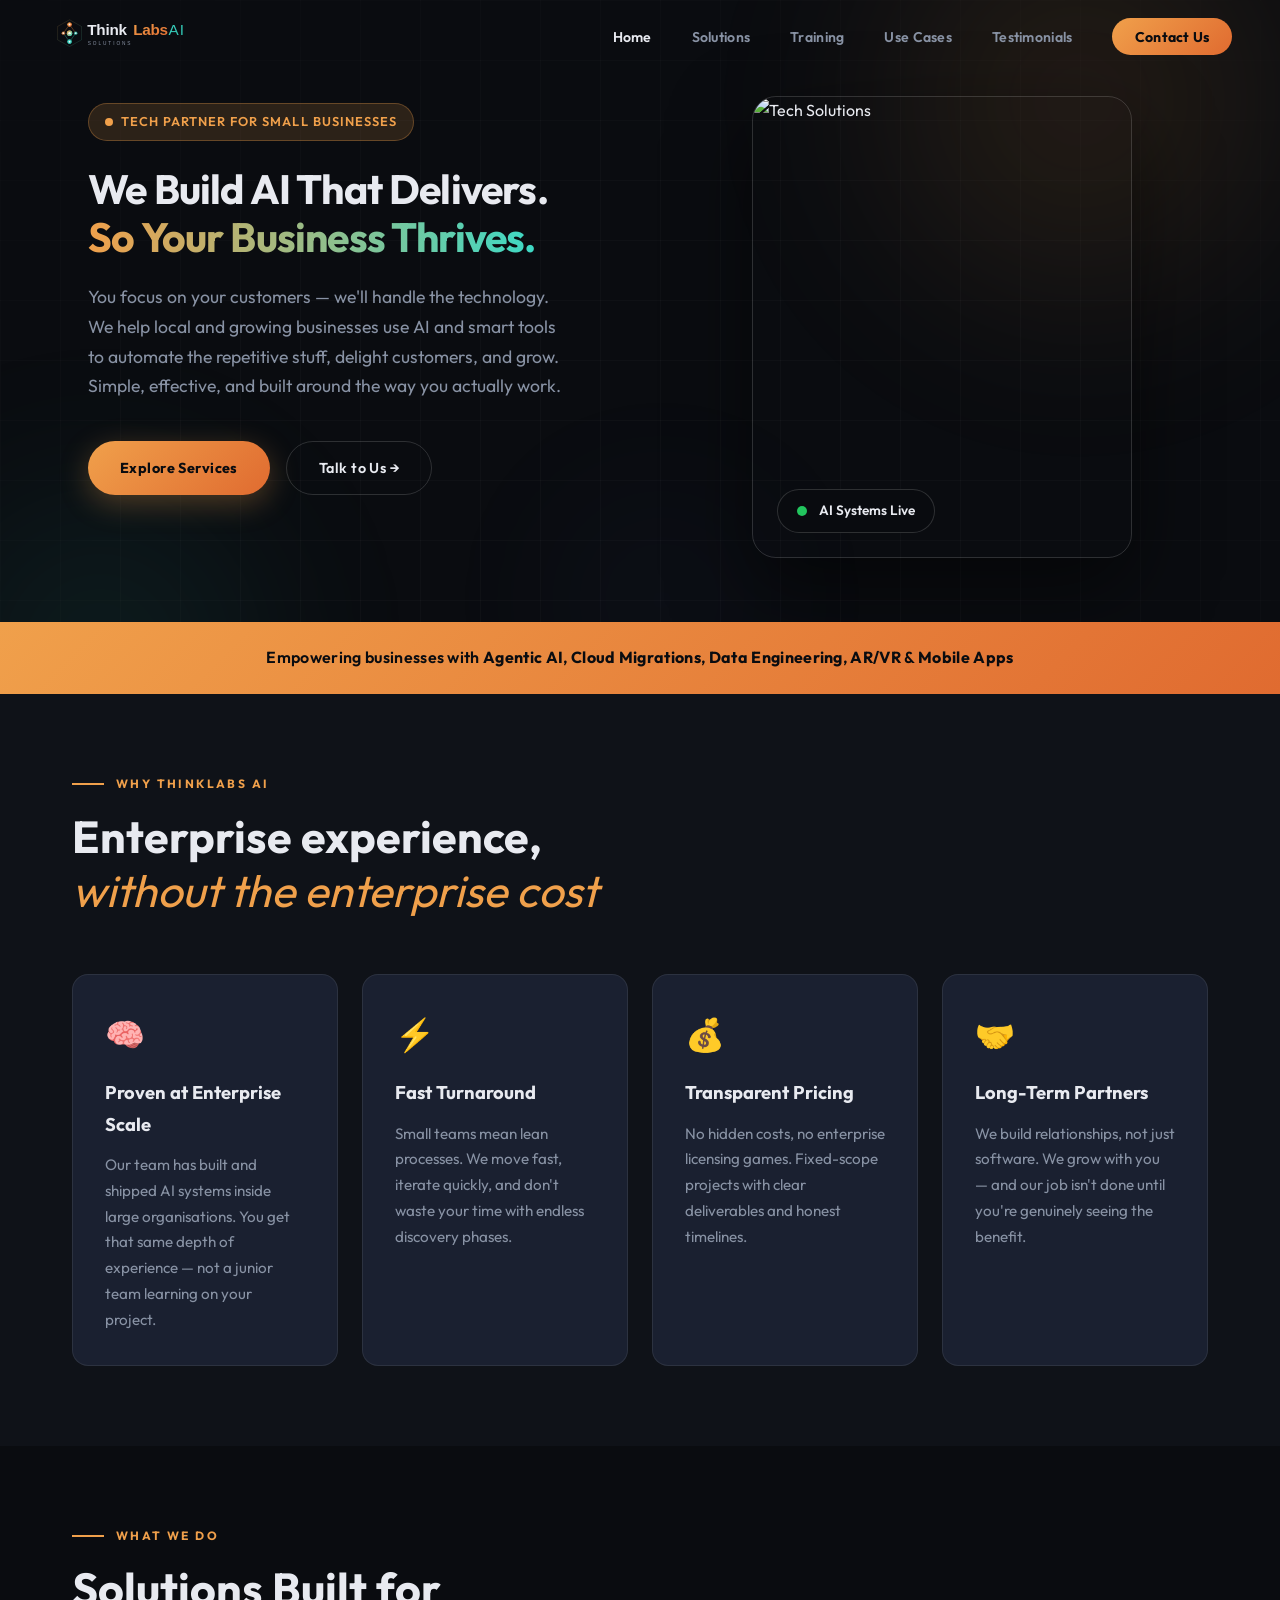
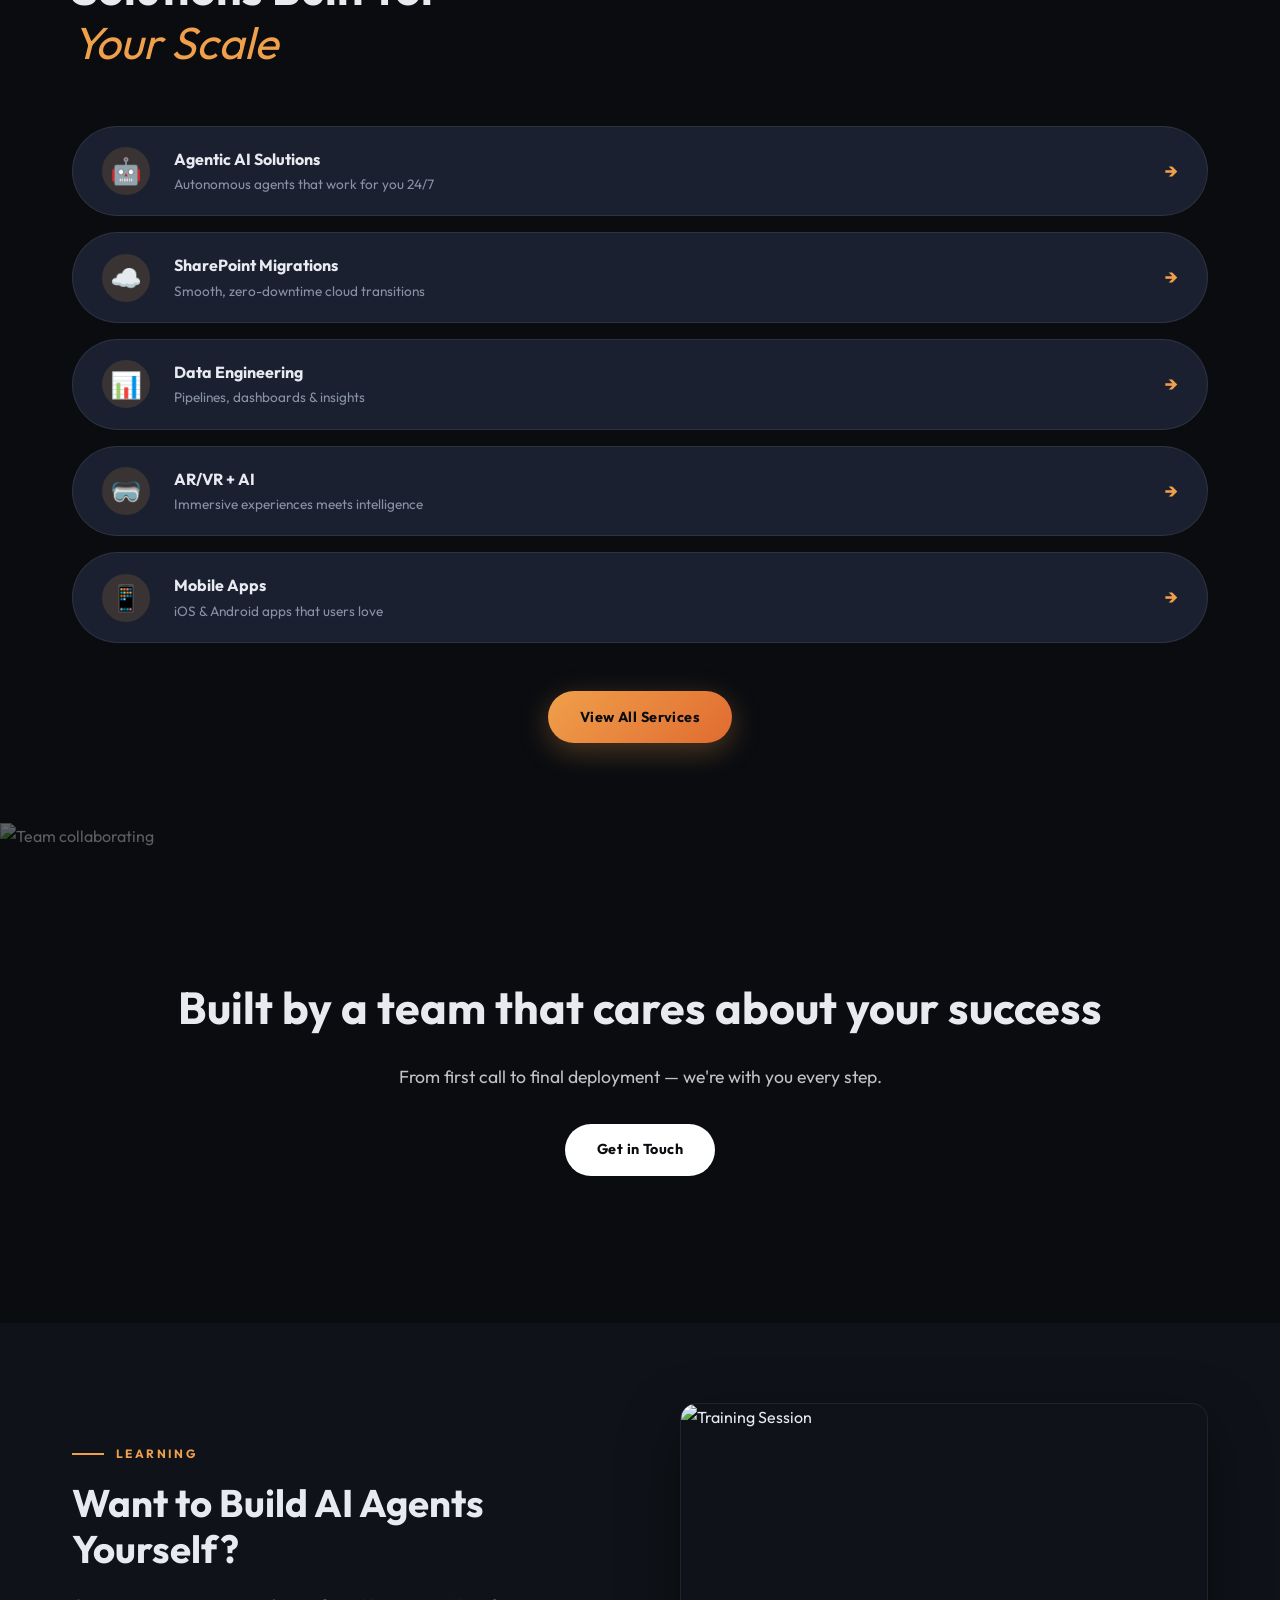
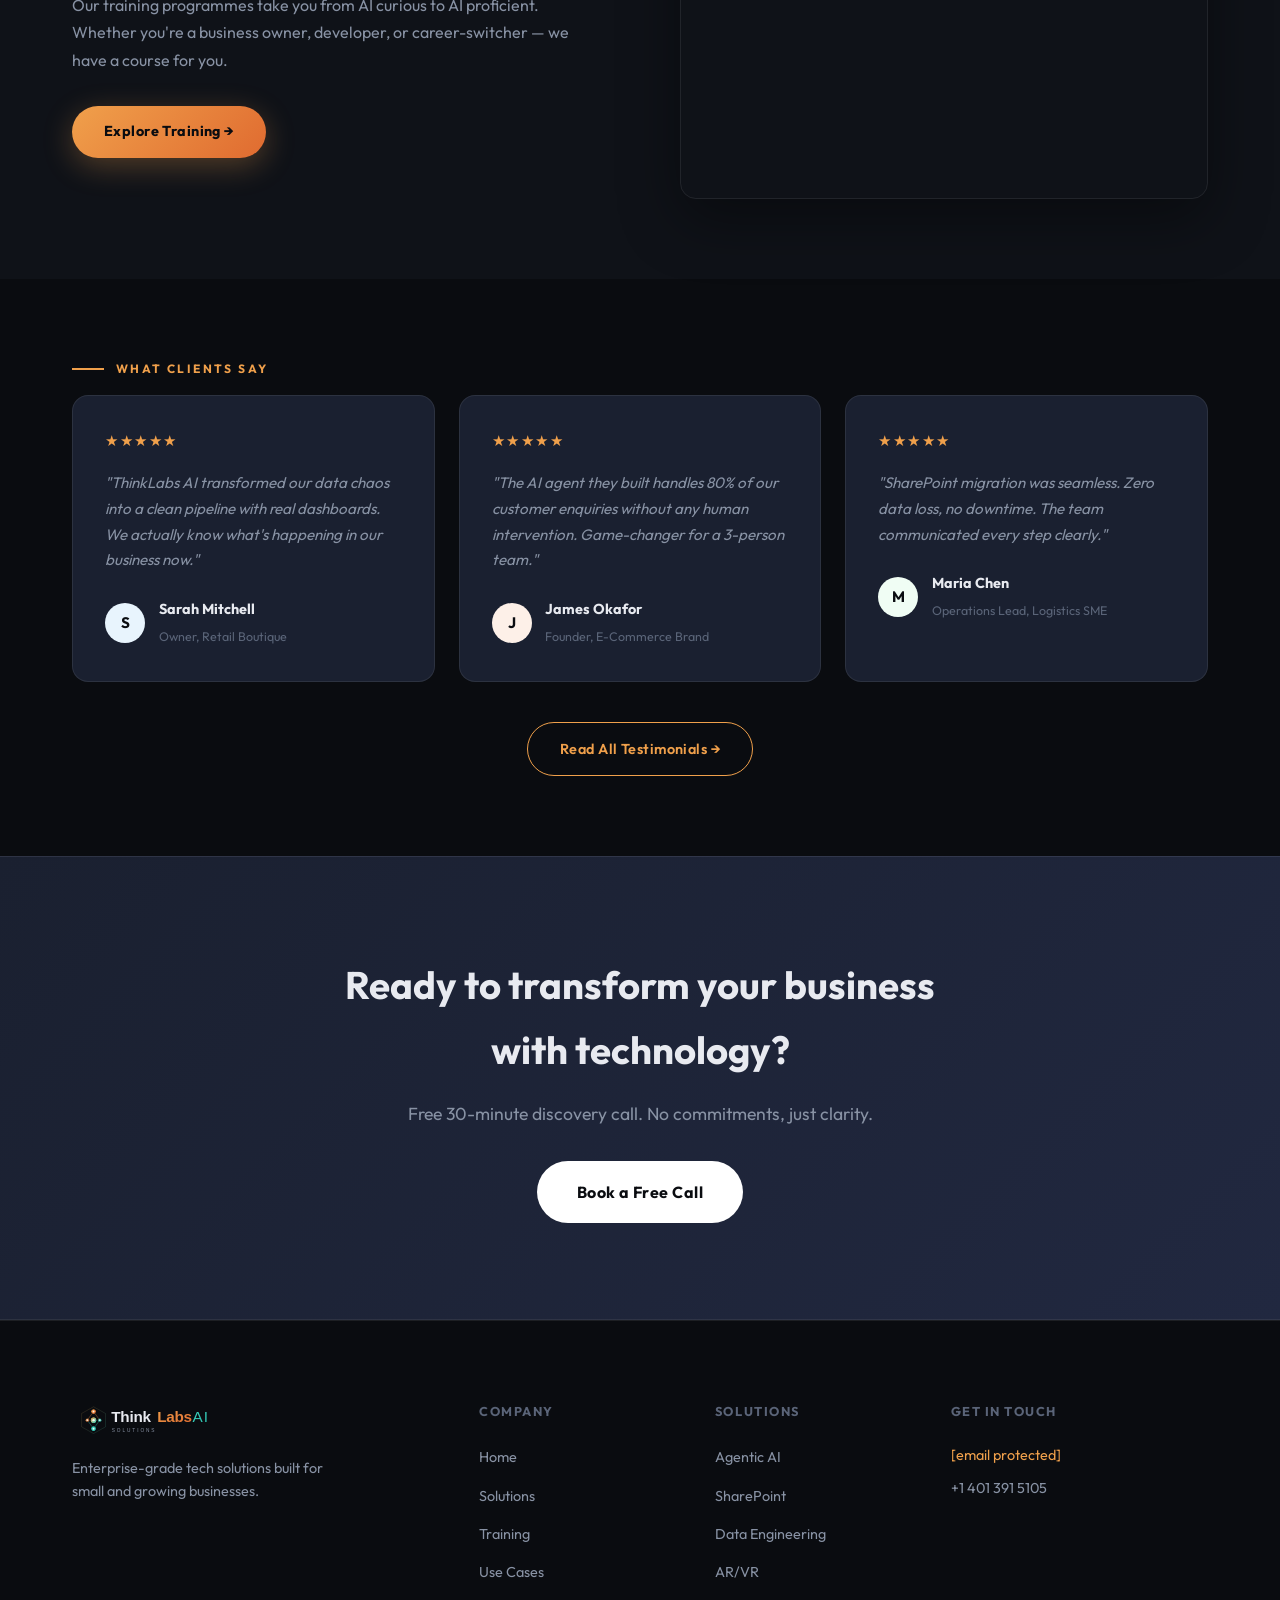
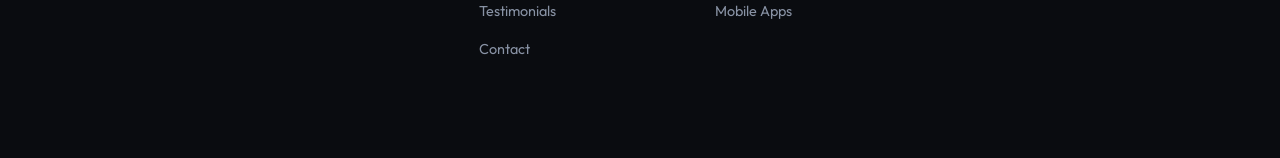
==== commit 872d93f4: "Remove hero stats section from index.html Removed the hero stats section displaying client and proje" ====
--- a/index.html
+++ b/index.html
@@ -51,11 +51,7 @@
         <a href="services.html" class="btn btn-primary">Explore Services</a>
         <a href="contact.html" class="btn btn-ghost">Talk to Us →</a>
       </div>
-      <div class="hero-stats reveal delay-4">
-        <div class="stat"><span class="stat-num" data-target="120">0</span><span>+</span><p>Clients Served</p></div>
-        <div class="stat-divider"></div>
-        <div class="stat"><span class="stat-num" data-target="50">0</span><span>+</span><p>AI Projects Delivered</p></div>
-      </div>
+  
     </div>
     <div class="hero-visual reveal delay-2">
       <div class="hero-card floating">
@@ -267,4 +263,4 @@
           <h4>Get In Touch</h4>
           <p><a href="/cdn-cgi/l/email-protection#fe9d91908a9f9d8a8b8dbe8a96979095929f9c8d9f978d91928b8a9791908dd09d9193" class="email-link"><span class="__cf_email__" data-cfemail="5a3935342e3b392e2f291a2e32333431363b38293b332935362f2e3335342974393537">[email&#160;protected]</span></a></p>
           <p>+1 401 391 5105</p>
-        +        
--- a/style.css
+++ b/style.css
@@ -274,6 +274,7 @@
   inset: 0;
   z-index: -1;
   pointer-events: none;
+  touch-action: none;
 }
 
 .orb {
@@ -1269,19 +1270,26 @@
     align-items: center;
     justify-content: center;
     gap: 2.5rem;
-    z-index: 999;
+    z-index: 9998;
     opacity: 0;
+    visibility: hidden;
     pointer-events: none;
-    transform: translateY(-10px);
-    transition: opacity 0.3s ease, transform 0.3s ease;
+    transition: opacity 0.3s ease, visibility 0.3s ease;
   }
   .nav-links.open {
     opacity: 1;
-    pointer-events: all;
-    transform: translateY(0);
+    visibility: visible;
+    pointer-events: auto;
   }
   .nav-links li a { font-size: 1.2rem; }
-  .hamburger { display: flex; z-index: 1001; }
+  .hamburger {
+    display: flex !important;
+    z-index: 9999;
+    position: relative;
+    cursor: pointer;
+    -webkit-tap-highlight-color: transparent;
+    touch-action: manipulation;
+  }
   .hamburger.active span:nth-child(1) { transform: rotate(45deg) translate(5px, 5px); }
   .hamburger.active span:nth-child(2) { opacity: 0; }
   .hamburger.active span:nth-child(3) { transform: rotate(-45deg) translate(5px, -5px); }
@@ -1982,7 +1990,15 @@
 
 /* Nav logo image */
 .nav-logo-img {
-  height: 38px;
+  height: 44px;
   width: auto;
   display: block;
-}
+  max-width: 220px;
+  object-fit: contain;
+}
+@media (max-width: 768px) {
+  .nav-logo-img {
+    height: 34px;
+    max-width: 160px;
+  }
+}
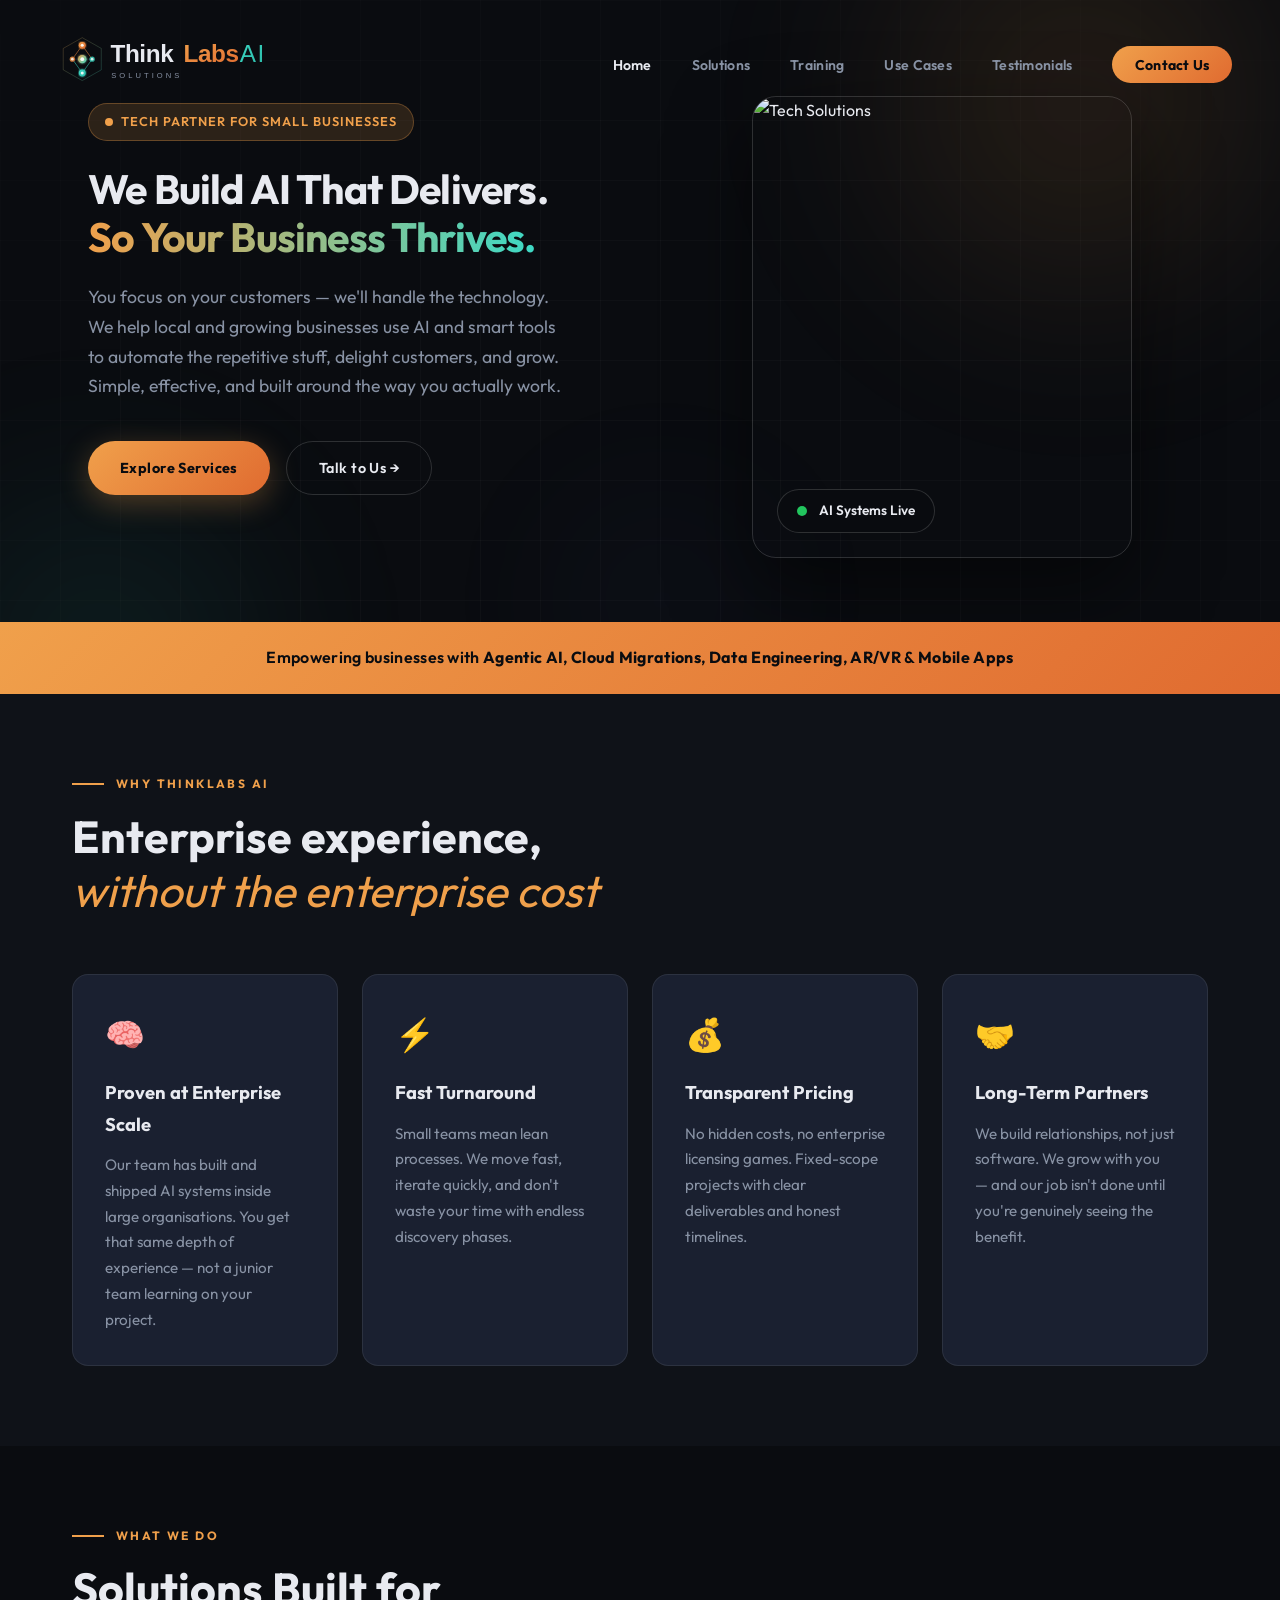
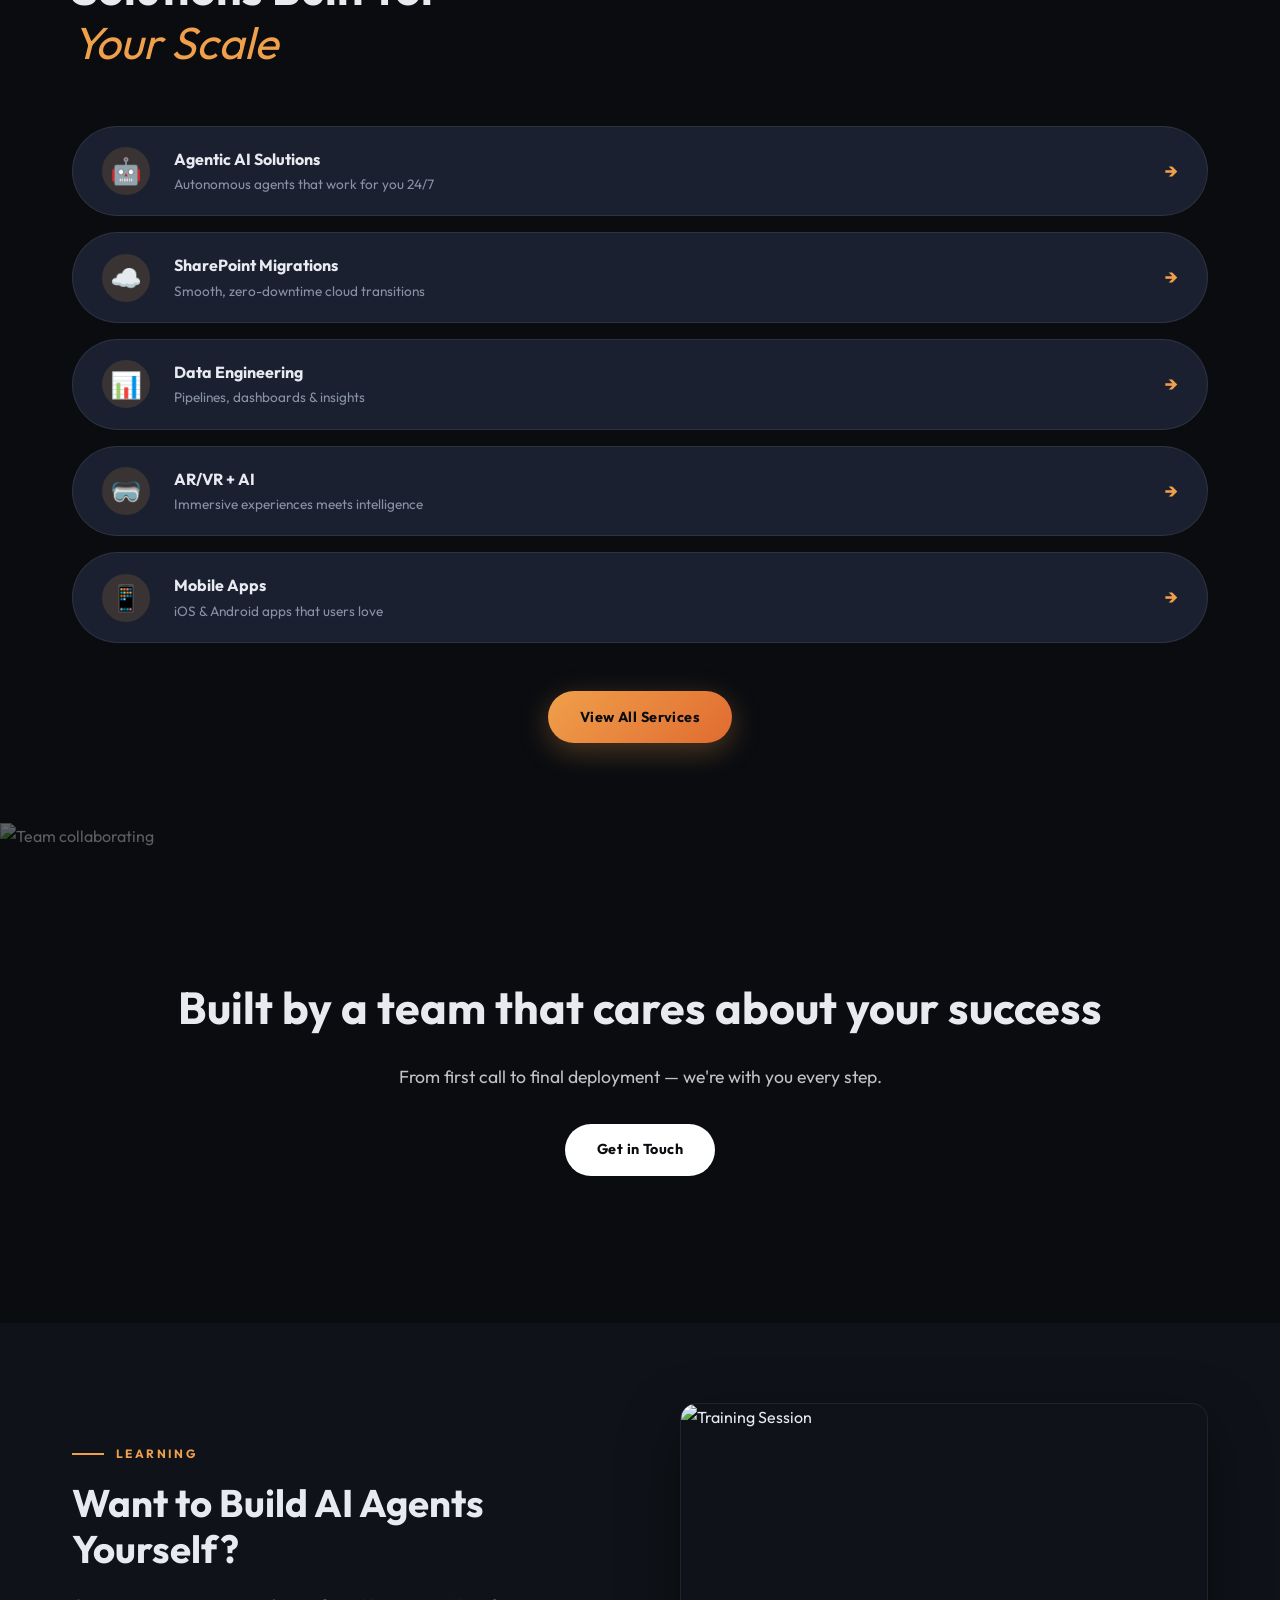
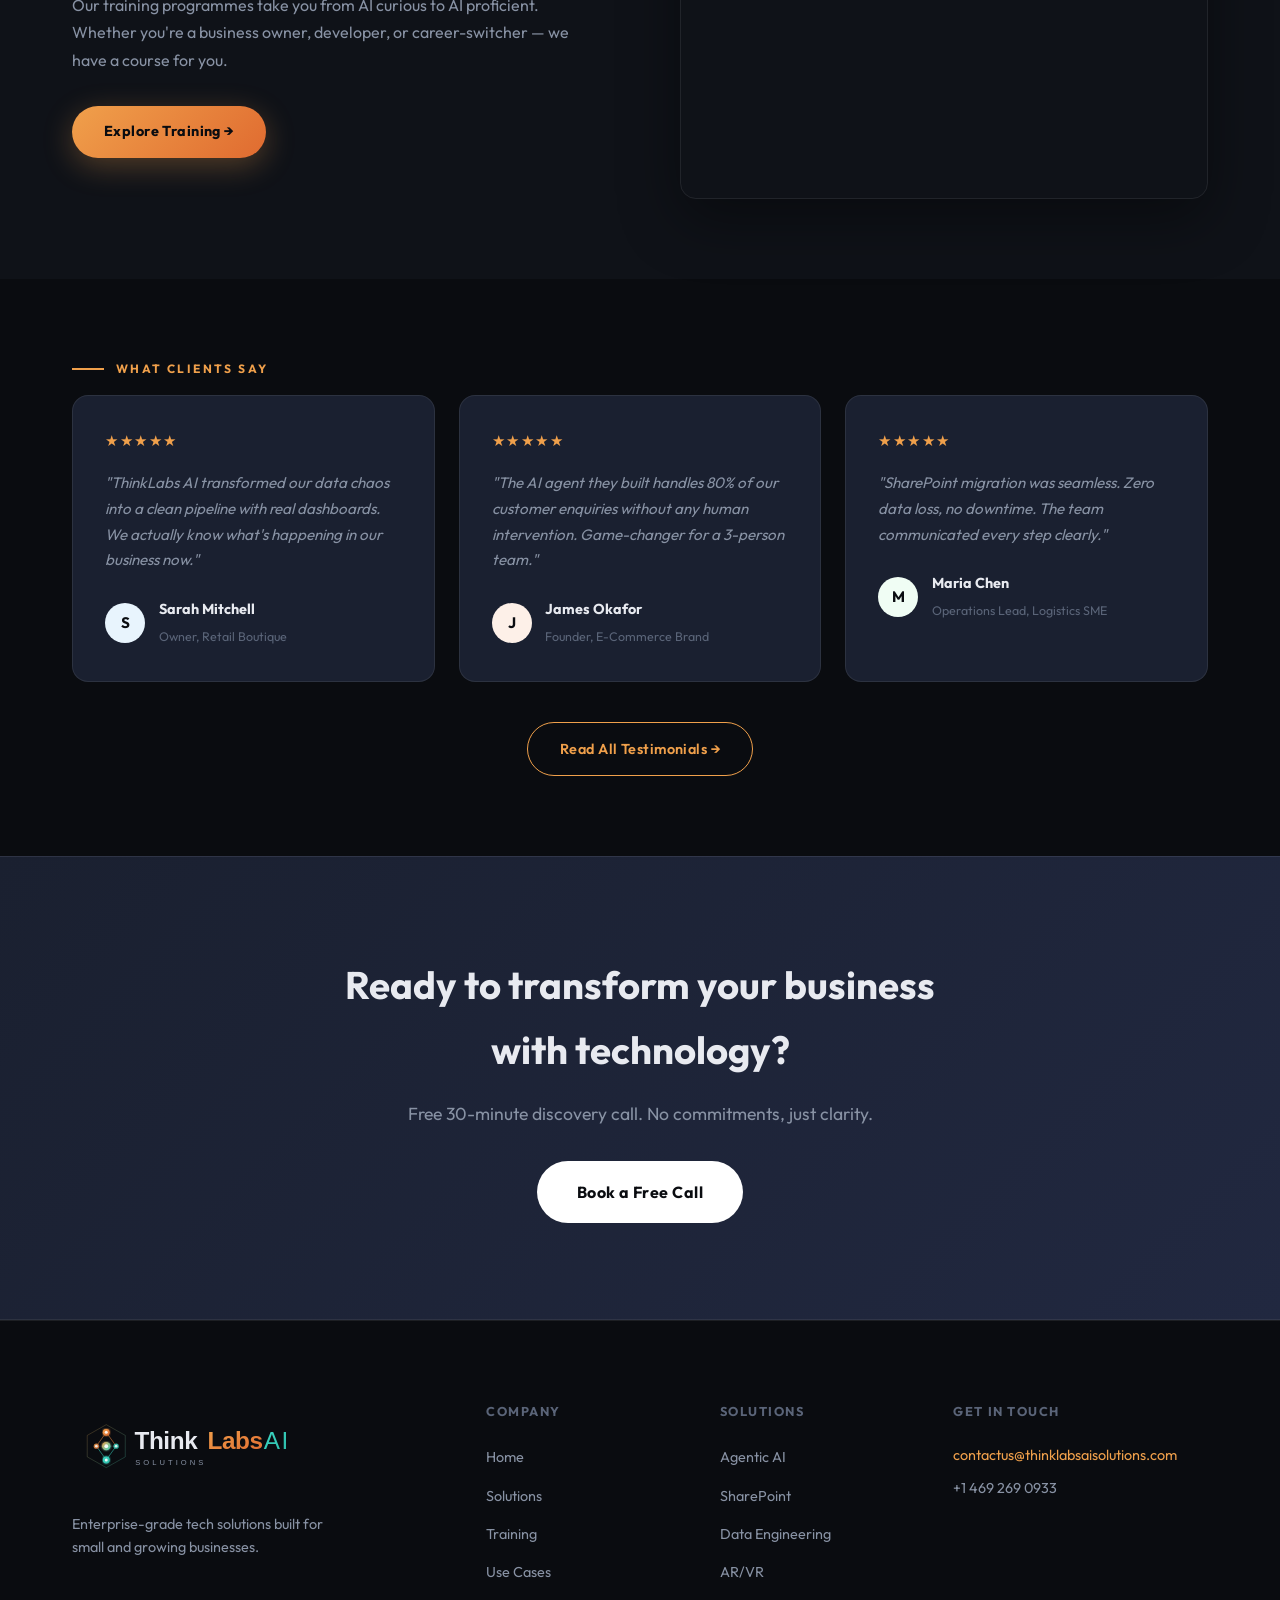
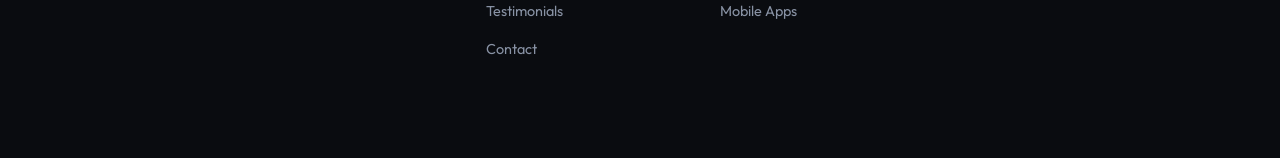
==== commit faaca64c: "Update contact information in footer" ====
--- a/index.html
+++ b/index.html
@@ -261,6 +261,7 @@
         </div>
         <div class="footer-contact">
           <h4>Get In Touch</h4>
-          <p><a href="/cdn-cgi/l/email-protection#fe9d91908a9f9d8a8b8dbe8a96979095929f9c8d9f978d91928b8a9791908dd09d9193" class="email-link"><span class="__cf_email__" data-cfemail="5a3935342e3b392e2f291a2e32333431363b38293b332935362f2e3335342974393537">[email&#160;protected]</span></a></p>
-          <p>+1 401 391 5105</p>
+          <p><a href="/cdn-cgi/l/email-protection#fe9d91908a9f9d8a8b8dbe8a96979095929f9c8d9f978d91928b8a9791908dd09d9193" class="email-link">
+            <span class="__cf_email__" data-cfemail="5a3935342e3b392e2f291a2e32333431363b38293b332935362f2e3335342974393537">contactus@thinklabsaisolutions.com</span></a></p>
+          <p>+1 469 269 0933</p>
         
--- a/style.css
+++ b/style.css
@@ -1990,15 +1990,15 @@
 
 /* Nav logo image */
 .nav-logo-img {
-  height: 44px;
+  height: 100px;
   width: auto;
   display: block;
-  max-width: 220px;
+  max-width: 350px;
   object-fit: contain;
 }
 @media (max-width: 768px) {
   .nav-logo-img {
-    height: 34px;
+    height: 45px;
     max-width: 160px;
   }
 }
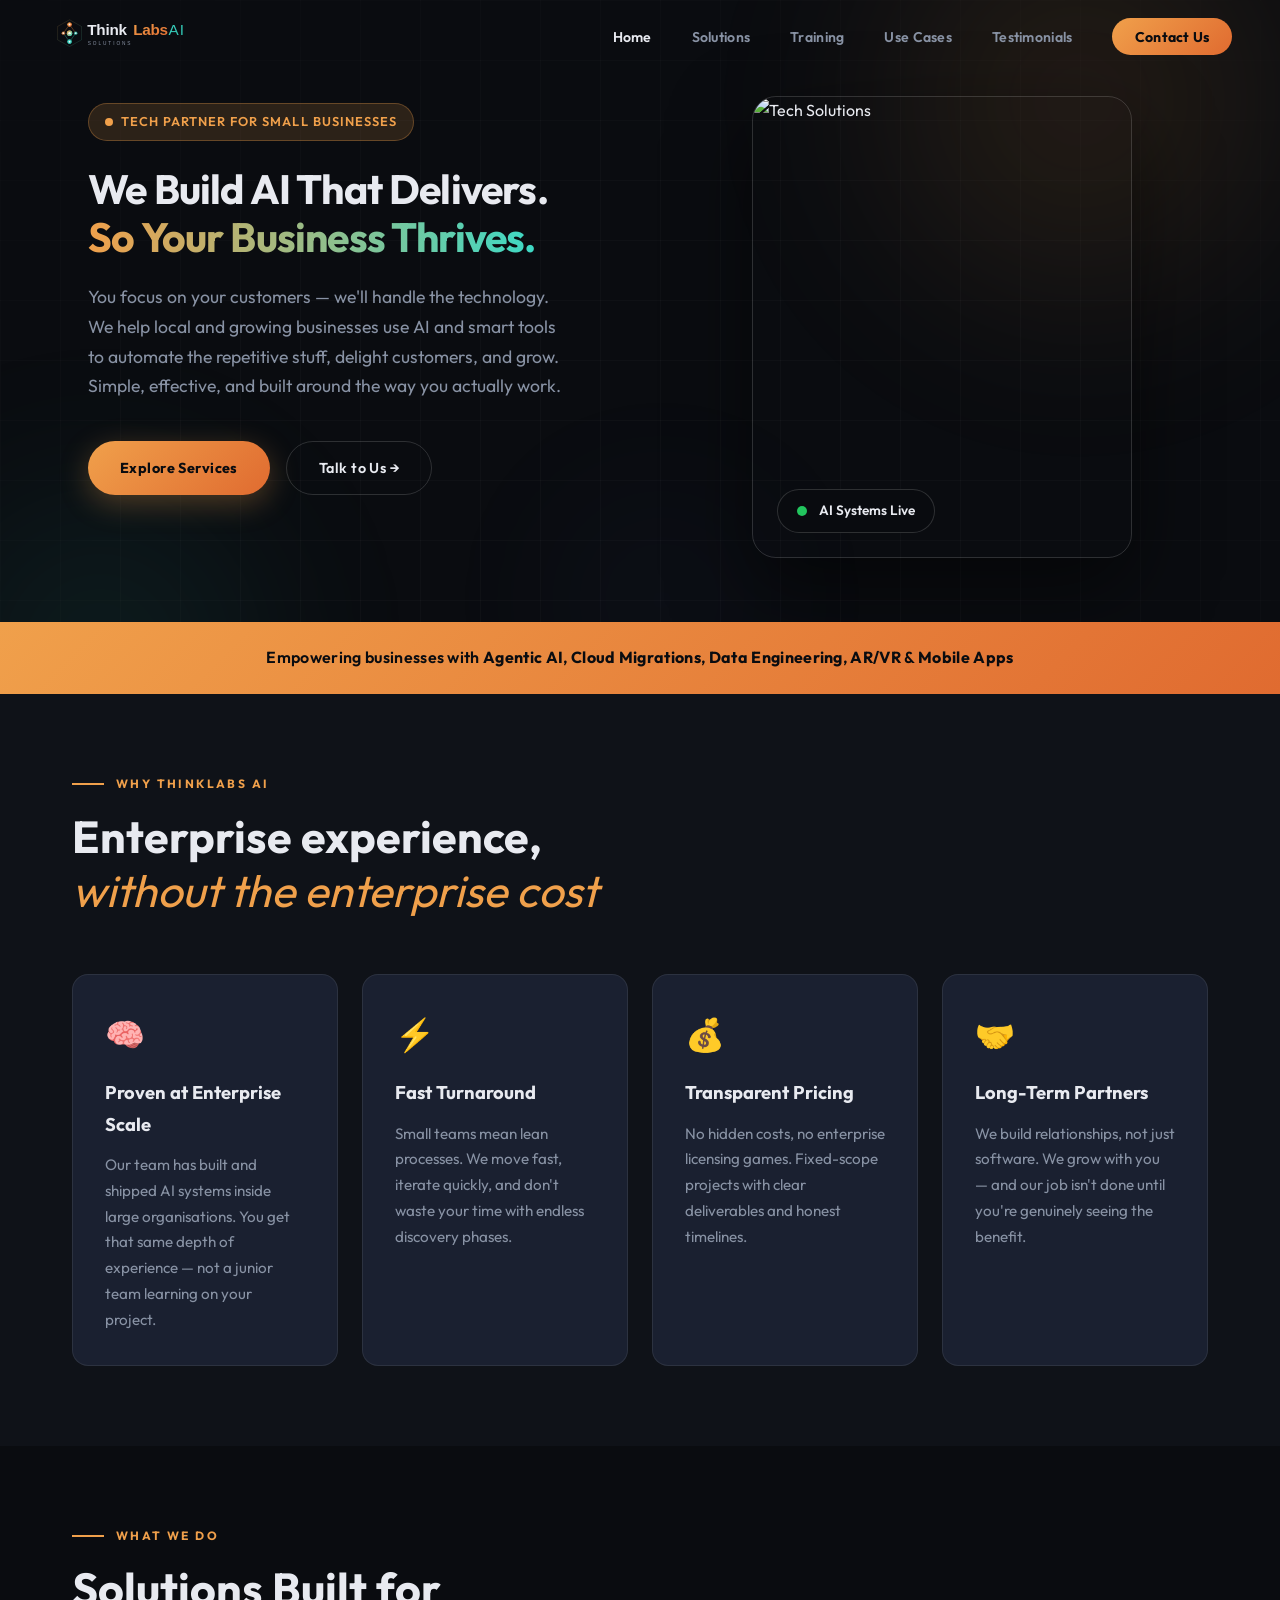
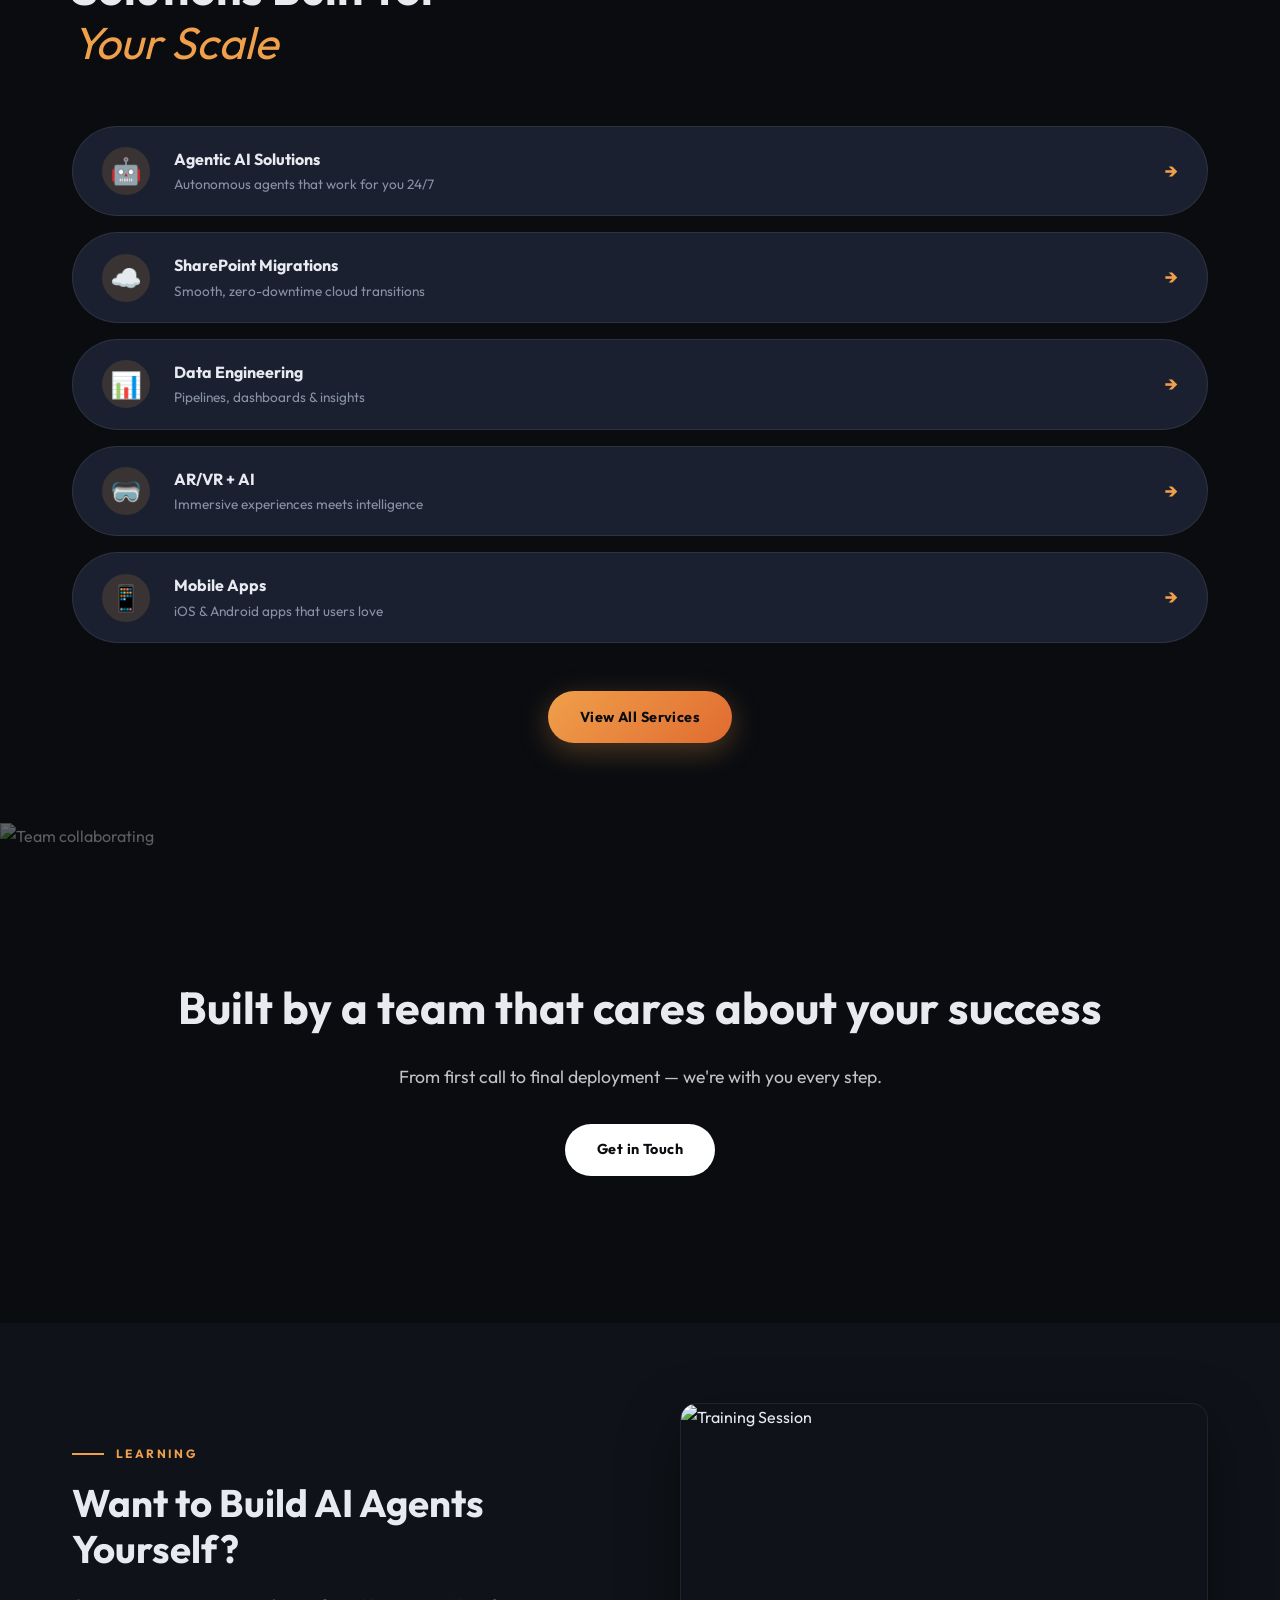
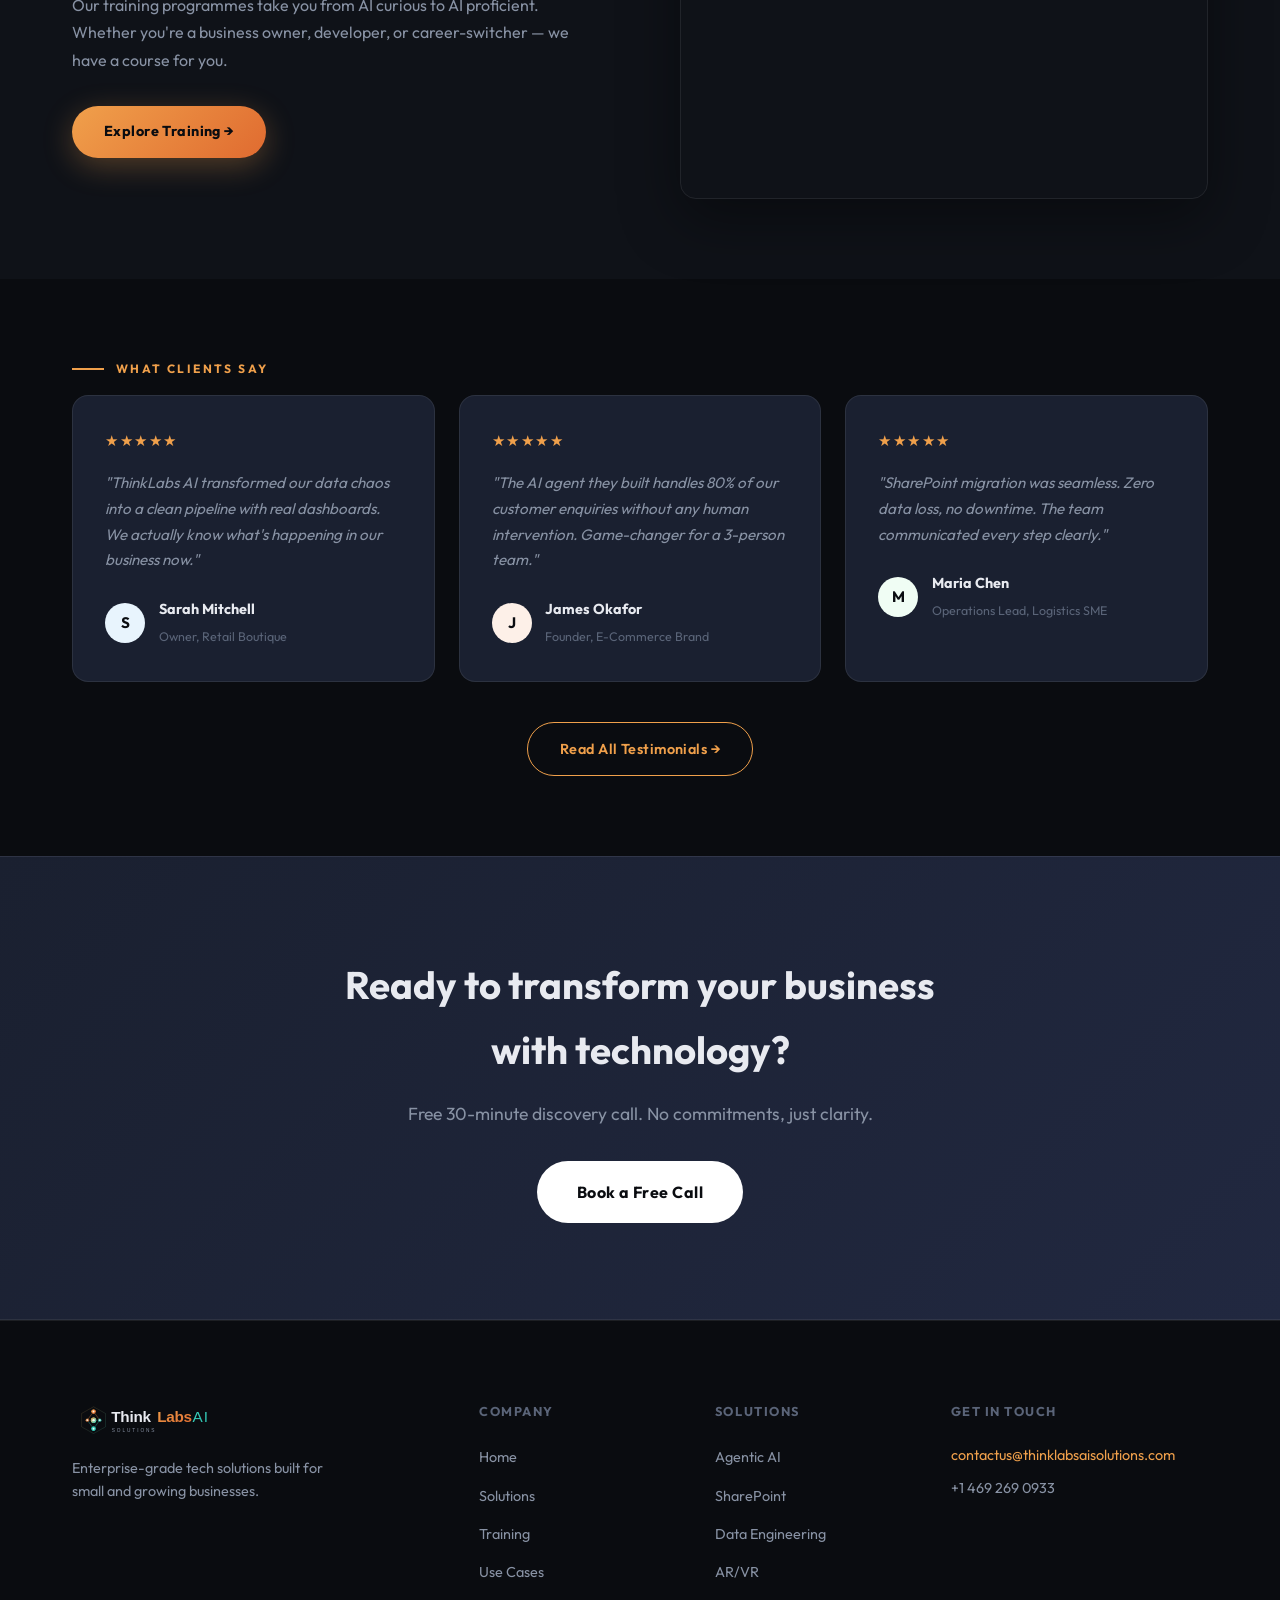
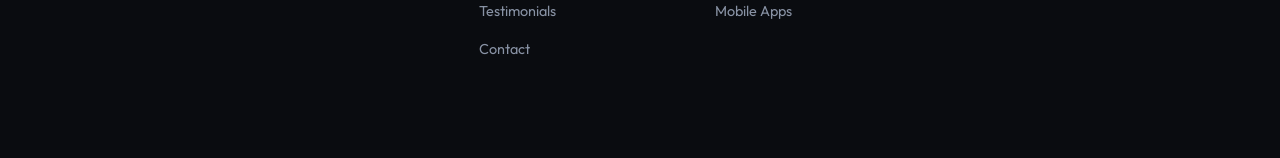
==== commit f47ab32e: "Update index.html" ====
--- a/index.html
+++ b/index.html
@@ -7,7 +7,8 @@
   <link rel="stylesheet" href="style.css" />
   <link rel="icon" type="image/svg+xml" href="favicon.svg" />
   
-  
+  <script src="script.js"></script>
+
   <link rel="preconnect" href="https://fonts.googleapis.com">
   <link rel="preconnect" href="https://fonts.gstatic.com" crossorigin>
   <link href="https://fonts.googleapis.com/css2?family=Outfit:wght@300;400;500;600;700&display=swap" rel="stylesheet">
--- a/style.css
+++ b/style.css
@@ -183,7 +183,7 @@
 .nav {
   position: fixed;
   top: 0; left: 0; right: 0;
-  z-index: 1000;
+  z-index: 10000;
   display: flex;
   align-items: center;
   justify-content: space-between;
@@ -242,7 +242,15 @@
   background: none;
   border: none;
   cursor: pointer;
-  padding: 0.5rem;
+  padding: 0.75rem;
+  position: relative;
+  z-index: 10002;
+  -webkit-tap-highlight-color: transparent;
+  touch-action: manipulation;
+  min-width: 44px;
+  min-height: 44px;
+  align-items: center;
+  justify-content: center;
 }
 .hamburger span {
   display: block;
@@ -1270,7 +1278,7 @@
     align-items: center;
     justify-content: center;
     gap: 2.5rem;
-    z-index: 9998;
+    z-index: 10001;
     opacity: 0;
     visibility: hidden;
     pointer-events: none;
@@ -1284,11 +1292,15 @@
   .nav-links li a { font-size: 1.2rem; }
   .hamburger {
     display: flex !important;
-    z-index: 9999;
+    z-index: 10002;
     position: relative;
     cursor: pointer;
     -webkit-tap-highlight-color: transparent;
     touch-action: manipulation;
+    min-width: 44px;
+    min-height: 44px;
+    align-items: center;
+    justify-content: center;
   }
   .hamburger.active span:nth-child(1) { transform: rotate(45deg) translate(5px, 5px); }
   .hamburger.active span:nth-child(2) { opacity: 0; }
@@ -1990,15 +2002,15 @@
 
 /* Nav logo image */
 .nav-logo-img {
-  height: 100px;
+  height: 44px;
   width: auto;
   display: block;
-  max-width: 350px;
+  max-width: 220px;
   object-fit: contain;
 }
 @media (max-width: 768px) {
   .nav-logo-img {
-    height: 45px;
+    height: 34px;
     max-width: 160px;
   }
 }
